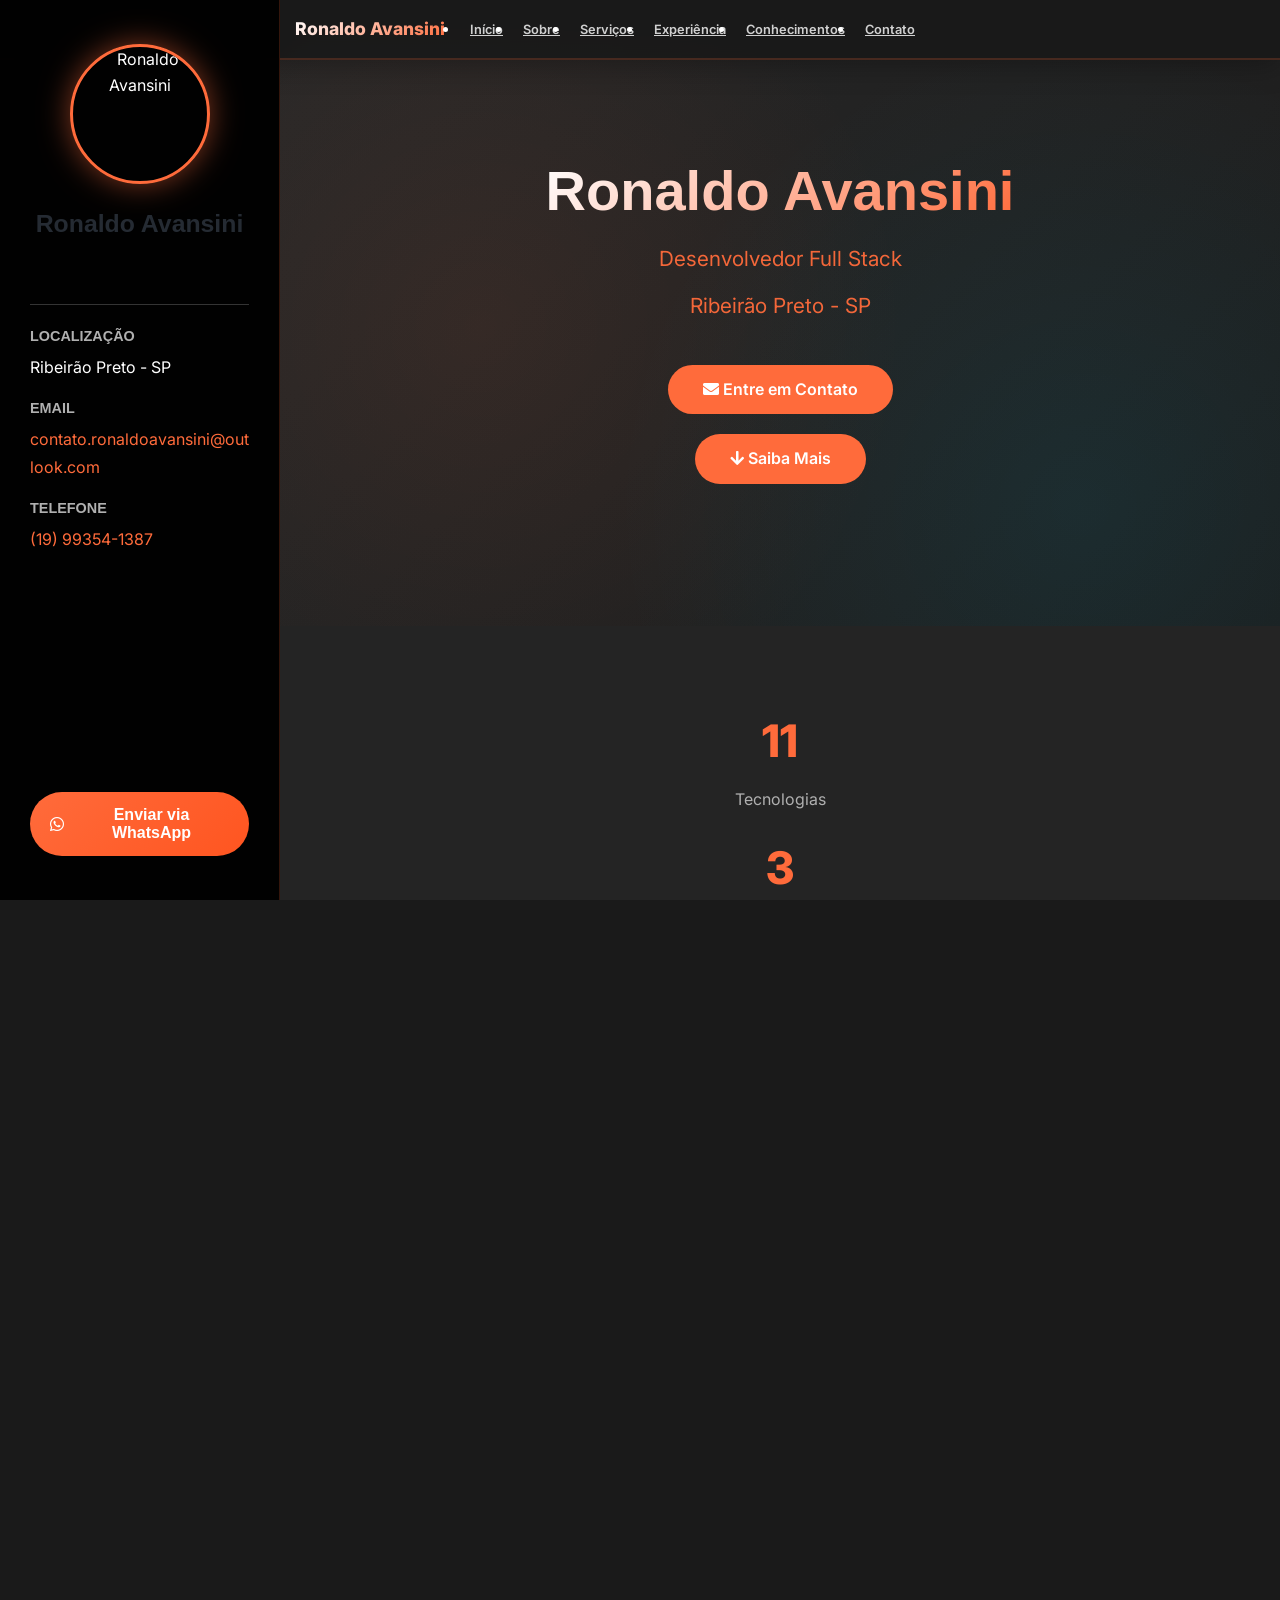
==== Index.html @ 07e3b648 "Initial commit" ====
<!DOCTYPE html>
<html lang="pt-BR">
<head>
    <meta charset="UTF-8">
    <meta name="viewport" content="width=device-width, initial-scale=1.0">
    <meta name="description" content="Ronaldo Avansini - Desenvolvedor Full Stack com experiência em Front-end, Back-end e Banco de Dados. Baseado em Ribeirão Preto - SP">
    <meta name="theme-color" content="#ff6b3b">
    <title>Ronaldo Avansini | Desenvolvedor Full Stack</title>
    
    <!-- Preconnect para domínios externos -->
    <link rel="preconnect" href="https://fonts.googleapis.com">
    <link rel="preconnect" href="https://fonts.gstatic.com" crossorigin>
    
    <!-- Google Fonts -->
    <link href="https://fonts.googleapis.com/css2?family=Inter:wght@300;400;600;700;800&display=swap" rel="stylesheet">
    
    <!-- Font Awesome -->
    <link rel="stylesheet" href="vendor/font-awesome/css/all.min.css">
    
    <!-- Bootstrap -->
    <link rel="stylesheet" href="vendor/bootstrap/css/bootstrap.min.css">
    
    <!-- Magnific Popup -->
    <link rel="stylesheet" href="vendor/magnific-popup/magnific-popup.min.css">
    
    <!-- Owl Carousel -->
    <link rel="stylesheet" href="vendor/owl.carousel/assets/owl.carousel.min.css">
    
    <!-- Custom CSS -->
    <link rel="stylesheet" href="css/stylesheet.css">
    
    <style>
        :root {
            --primary: #ff6b3b;
            --primary-dark: #ff5520;
            --secondary: #0f0f0f;
            --text: #ffffff;
            --text-light: #b0b0b0;
            --bg: #1a1a1a;
            --card: #242424;
            --border: #333333;
            --accent: #00d4ff;
            --success: #00ff88;
        }

        * {
            margin: 0;
            padding: 0;
            box-sizing: border-box;
        }

        html {
            scroll-behavior: smooth;
            overflow-x: hidden;
        }

        /* Animações Globais */
        @keyframes fadeInUp {
            from { opacity: 0; transform: translateY(30px); }
            to { opacity: 1; transform: translateY(0); }
        }

        @keyframes fadeInDown {
            from { opacity: 0; transform: translateY(-30px); }
            to { opacity: 1; transform: translateY(0); }
        }

        @keyframes slideInLeft {
            from { opacity: 0; transform: translateX(-40px); }
            to { opacity: 1; transform: translateX(0); }
        }

        @keyframes slideInRight {
            from { opacity: 0; transform: translateX(40px); }
            to { opacity: 1; transform: translateX(0); }
        }

        @keyframes glow {
            0%, 100% { box-shadow: 0 0 20px rgba(255, 107, 59, 0.3), inset 0 0 20px rgba(255, 107, 59, 0.1); }
            50% { box-shadow: 0 0 40px rgba(255, 107, 59, 0.6), inset 0 0 20px rgba(255, 107, 59, 0.2); }
        }

        @keyframes pulse {
            0%, 100% { opacity: 1; }
            50% { opacity: 0.7; }
        }

        @keyframes float {
            0%, 100% { transform: translateY(0); }
            50% { transform: translateY(-10px); }
        }

        @keyframes countUp {
            from { opacity: 0; }
            to { opacity: 1; }
        }

        @keyframes borderGlow {
            0%, 100% { border-color: rgba(255, 107, 59, 0.3); }
            50% { border-color: rgba(255, 107, 59, 0.8); }
        }

        body {
            font-family: 'Inter', sans-serif;
            background: var(--bg);
            color: var(--text);
            line-height: 1.6;
            margin-left: 0;
            overflow-x: hidden;
        }

        /* Navbar */
        nav {
            display: flex !important;
            position: fixed;
            top: 0;
            right: 0;
            left: 0;
            background: rgba(26, 26, 26, 0.95);
            backdrop-filter: blur(20px);
            z-index: 900;
            box-shadow: 0 4px 30px rgba(0, 0, 0, 0.3);
            border-bottom: 2px solid rgba(255, 107, 59, 0.2);
            padding: 0;
            align-items: center;
            height: 60px;
            overflow: visible;
        }

        nav .container-lg {
            display: flex;
            align-items: center;
            justify-content: space-between;
            width: 100%;
            padding: 0 15px;
            max-width: 100%;
            gap: 15px;
            margin-left: 280px;
        }

        .navbar-brand {
            font-size: 1.1rem !important;
            font-weight: 800 !important;
            color: white !important;
            background: linear-gradient(135deg, #ffffff 0%, #ff6b3b 100%);
            -webkit-background-clip: text;
            -webkit-text-fill-color: transparent;
            background-clip: text;
            transition: all 0.3s ease;
            margin: 0;
            padding: 0;
            white-space: nowrap;
            flex-shrink: 0;
        }

        .navbar-brand:hover {
            transform: scale(1.05);
        }

        .navbar-collapse {
            margin-left: 0 !important;
            flex-basis: auto !important;
            flex: 1;
        }

        .navbar-nav {
            margin-left: auto !important;
            gap: 0;
            display: flex;
            align-items: center;
            flex-wrap: nowrap;
        }

        .nav-item {
            margin: 0;
            flex-shrink: 0;
        }

        .nav-link {
            color: rgba(255, 255, 255, 0.8) !important;
            font-weight: 600;
            font-size: 0.8rem;
            padding: 10px 10px !important;
            border-radius: 6px;
            transition: all 0.3s cubic-bezier(0.34, 1.56, 0.64, 1);
            position: relative;
            white-space: nowrap;
            line-height: 1;
        }

        .nav-link::before {
            content: '';
            position: absolute;
            bottom: 0;
            left: 0;
            width: 0;
            height: 2px;
            background: var(--primary);
            transition: width 0.3s ease;
        }

        .nav-link:hover {
            color: var(--primary) !important;
            background: rgba(255, 107, 59, 0.1);
            transform: translateY(-2px);
        }

        .nav-link:hover::before {
            width: 100%;
        }

        .navbar-toggler {
            display: none !important;
        }

        /* Navbar link effects */
        .nav-link[href="#inicio"]:hover,
        .nav-link[href="#sobre"]:hover,
        .nav-link[href="#servicos"]:hover,
        .nav-link[href="#experiencia"]:hover,
        .nav-link[href="#conhecimentos"]:hover,
        .nav-link[href="#contato"]:hover {
            box-shadow: inset 0 0 15px rgba(255, 107, 59, 0.2);
        }

        /* Hero Section */
        .hero {
            background: linear-gradient(135deg, #2a2a2a 0%, #1a1a1a 100%);
            background-attachment: fixed;
            color: white;
            padding: 80px 32px;
            text-align: center;
            min-height: 600px;
            display: flex;
            flex-direction: column;
            justify-content: center;
            align-items: center;
            position: relative;
            overflow: hidden;
            margin-top: 0;
            margin-left: 280px;
            max-width: calc(100% - 280px);
            width: calc(100% - 280px);
            box-sizing: border-box;
        }

        .hero::before {
            content: '';
            position: absolute;
            top: 0;
            left: 0;
            right: 0;
            bottom: 0;
            background: radial-gradient(circle at 20% 50%, rgba(255, 107, 59, 0.08) 0%, transparent 50%),
                        radial-gradient(circle at 80% 80%, rgba(0, 212, 255, 0.08) 0%, transparent 50%);
            pointer-events: none;
            z-index: 1;
        }

        .hero > * {
            position: relative;
            z-index: 2;
        }

        .hero h1 {
            font-size: 3.5rem;
            font-weight: 800;
            margin-bottom: 15px;
            line-height: 1.2;
            animation: fadeInDown 0.8s ease-out;
            background: linear-gradient(135deg, #ffffff 0%, var(--primary) 100%);
            -webkit-background-clip: text;
            -webkit-text-fill-color: transparent;
            background-clip: text;
        }

        .hero p {
            font-size: 1.3rem;
            margin-bottom: 30px;
            opacity: 0.95;
            color: var(--primary);
            animation: fadeInUp 0.8s ease-out 0.2s backwards;
        }

        .btn-hero {
            background: var(--primary);
            color: white;
            border: none;
            padding: 12px 35px;
            border-radius: 50px;
            font-weight: 600;
            transition: transform 0.3s, box-shadow 0.3s;
            display: inline-block;
            margin: 10px;
            text-decoration: none;
            position: relative;
            overflow: hidden;
            animation: fadeInUp 0.8s ease-out 0.4s backwards;
        }

        .btn-hero::before {
            content: '';
            position: absolute;
            top: 50%;
            left: 50%;
            width: 0;
            height: 0;
            background: rgba(255, 255, 255, 0.3);
            border-radius: 50%;
            transform: translate(-50%, -50%);
            transition: width 0.6s, height 0.6s;
        }

        .btn-hero:hover::before {
            width: 300px;
            height: 300px;
        }

        .btn-hero:hover {
            transform: translateY(-3px);
            box-shadow: 0 15px 35px rgba(255, 107, 59, 0.5);
            color: white;
        }

        .hero-location {
            font-size: 1rem;
            opacity: 0.9;
            margin: -20px 0 30px 0;
        }

        /* Stats Section */
        .stats {
            background: var(--card);
            padding: 60px 32px;
            text-align: center;
            margin-left: 280px;
            width: calc(100% - 280px);
            box-sizing: border-box;
        }

        .stat-item {
            margin: 20px 0;
            animation: fadeInUp 0.8s ease-out backwards;
        }

        .stat-item:nth-child(1) { animation-delay: 0s; }
        .stat-item:nth-child(2) { animation-delay: 0.1s; }
        .stat-item:nth-child(3) { animation-delay: 0.2s; }
        .stat-item:nth-child(4) { animation-delay: 0.3s; }

        .stat-number {
            font-size: 2.8rem;
            font-weight: 800;
            color: var(--primary);
            transition: all 0.3s ease;
        }

        .stat-item:hover .stat-number {
            color: var(--accent);
            font-size: 3rem;
            text-shadow: 0 0 20px rgba(0, 212, 255, 0.5);
        }

        .stat-text {
            font-size: 1rem;
            color: var(--text-light);
            margin-top: 10px;
        }

        /* Section Styles */
        section {
            padding: 70px 32px;
            margin-left: 280px;
            width: calc(100% - 280px);
            box-sizing: border-box;
        }

        section.light {
            background: var(--card);
        }

        section.dark {
            background: var(--bg);
        }

        .section-title {
            text-align: center;
            margin-bottom: 60px;
        }

        .section-title h2 {
            font-size: 2.2rem;
            font-weight: 800;
            color: white;
            margin-bottom: 10px;
            animation: fadeInDown 0.8s ease-out;
        }

        .section-title p {
            font-size: 1.1rem;
            color: var(--text-light);
            animation: fadeInUp 0.8s ease-out 0.2s backwards;
        }

        .title-underline {
            width: 60px;
            height: 4px;
            background: linear-gradient(90deg, var(--primary), var(--accent));
            margin: 15px auto 0;
            border-radius: 2px;
            animation: slideInLeft 0.6s ease-out 0.3s backwards;
            box-shadow: 0 0 20px rgba(255, 107, 59, 0.5);
        }

        /* About Section */
        .about-content {
            display: grid;
            grid-template-columns: 1fr 1fr;
            gap: 50px;
            align-items: center;
            margin-bottom: 50px;
            animation: fadeInUp 0.8s ease-out;
        }

        .about-text h3 {
            font-size: 1.8rem;
            color: white;
            margin-bottom: 20px;
            background: linear-gradient(135deg, #ffffff 0%, var(--primary) 100%);
            -webkit-background-clip: text;
            -webkit-text-fill-color: transparent;
            background-clip: text;
        }

        .about-text p {
            margin-bottom: 15px;
            color: var(--text-light);
            line-height: 1.8;
        }

        .about-info {
            background: rgba(26, 26, 26, 0.8);
            backdrop-filter: blur(10px);
            padding: 20px;
            border-radius: 8px;
            margin-bottom: 15px;
            border-left: 4px solid var(--primary);
            border: 1px solid rgba(255, 255, 255, 0.1);
            border-left: 4px solid var(--primary);
            transition: all 0.3s ease;
        }

        .about-info:hover {
            box-shadow: 0 10px 30px rgba(255, 107, 59, 0.2);
            border-left-color: var(--accent);
            transform: translateX(5px);
        }

        .about-info strong {
            color: white;
            display: block;
            margin-bottom: 5px;
        }

        .about-image {
            width: 100%;
            border-radius: 12px;
            box-shadow: 0 10px 40px rgba(0, 0, 0, 0.1);
        }

        /* Services Section */
        .services-grid {
            display: grid;
            grid-template-columns: repeat(auto-fit, minmax(280px, 1fr));
            gap: 30px;
        }

        .service-card {
            background: rgba(36, 36, 36, 0.8);
            backdrop-filter: blur(10px);
            border: 1px solid rgba(255, 255, 255, 0.1);
            padding: 40px 30px;
            border-radius: 16px;
            text-align: center;
            transition: all 0.4s cubic-bezier(0.34, 1.56, 0.64, 1);
            border-top: 4px solid var(--primary);
            position: relative;
            overflow: hidden;
        }

        .service-card::before {
            content: '';
            position: absolute;
            top: 0;
            left: -100%;
            width: 100%;
            height: 100%;
            background: linear-gradient(90deg, transparent, rgba(255, 107, 59, 0.2), transparent);
            transition: left 0.5s ease;
            z-index: 1;
        }

        .service-card:hover::before {
            left: 100%;
        }

        .service-card > * {
            position: relative;
            z-index: 2;
        }

        .service-card:hover {
            transform: translateY(-15px);
            box-shadow: 0 25px 50px rgba(255, 107, 59, 0.25), inset 0 1px 0 rgba(255, 255, 255, 0.15);
            border-color: rgba(255, 107, 59, 0.5);
            background: rgba(36, 36, 36, 0.95);
        }

        .service-card i {
            font-size: 3rem;
            color: var(--primary);
            margin-bottom: 20px;
            transition: all 0.3s ease;
            display: inline-block;
        }

        .service-card:hover i {
            transform: scale(1.2) rotate(10deg);
            color: var(--accent);
            text-shadow: 0 0 20px rgba(0, 212, 255, 0.6);
        }

        .service-card h3 {
            font-size: 1.3rem;
            color: white;
            margin-bottom: 15px;
        }

        .service-card p {
            color: var(--text-light);
        }

        /* Experience Section */
        .experience-timeline {
            position: relative;
            max-width: 900px;
            margin: 0 auto;
        }

        .experience-timeline::before {
            content: '';
            position: absolute;
            left: 75px;
            top: 0;
            bottom: 0;
            width: 3px;
            background: linear-gradient(180deg, var(--primary) 0%, var(--accent) 100%);
            border-radius: 2px;
        }

        .experience-item {
            display: grid;
            grid-template-columns: 150px 1fr;
            gap: 40px;
            margin-bottom: 50px;
            align-items: start;
            animation: slideInLeft 0.8s ease-out backwards;
        }

        .experience-item:nth-child(1) { animation-delay: 0s; }
        .experience-item:nth-child(2) { animation-delay: 0.2s; }
        .experience-item:nth-child(3) { animation-delay: 0.4s; }

        .experience-date {
            font-weight: 700;
            color: var(--primary);
            font-size: 0.95rem;
            position: relative;
            padding-left: 80px;
        }

        .experience-date::before {
            content: '';
            position: absolute;
            left: -3px;
            top: 5px;
            width: 18px;
            height: 18px;
            background: var(--bg);
            border: 3px solid var(--primary);
            border-radius: 50%;
            transition: all 0.3s ease;
        }

        .experience-item:hover .experience-date::before {
            width: 24px;
            height: 24px;
            left: -6px;
            box-shadow: 0 0 20px rgba(255, 107, 59, 0.6);
        }

        .experience-content {
            background: rgba(26, 26, 26, 0.8);
            backdrop-filter: blur(10px);
            border: 1px solid rgba(255, 255, 255, 0.1);
            padding: 25px;
            border-radius: 12px;
            border-left: 4px solid var(--primary);
            transition: all 0.3s ease;
        }

        .experience-item:hover .experience-content {
            box-shadow: 0 15px 40px rgba(255, 107, 59, 0.2);
            border-left-color: var(--accent);
            background: rgba(26, 26, 26, 0.95);
        }

        .experience-content h3 {
            font-size: 1.3rem;
            color: white;
            margin-bottom: 5px;
        }

        .experience-company {
            font-size: 0.95rem;
            color: var(--primary);
            margin-bottom: 10px;
            font-weight: 600;
        }

        .experience-description {
            color: var(--text-light);
            margin-bottom: 15px;
            line-height: 1.8;
        }

        .skills-tags {
            display: flex;
            flex-wrap: wrap;
            gap: 8px;
        }

        .skill-tag {
            background: linear-gradient(135deg, rgba(255, 107, 59, 0.2), rgba(0, 212, 255, 0.2));
            color: var(--primary);
            padding: 6px 14px;
            border-radius: 20px;
            font-size: 0.85rem;
            font-weight: 600;
            border: 1px solid rgba(255, 107, 59, 0.4);
            transition: all 0.3s ease;
            display: inline-block;
        }

        .skill-tag:hover {
            background: linear-gradient(135deg, rgba(255, 107, 59, 0.4), rgba(0, 212, 255, 0.4));
            transform: translateY(-3px);
            box-shadow: 0 8px 20px rgba(255, 107, 59, 0.3);
            color: var(--accent);
        }

        /* Skills Section */
        .skills-grid {
            display: grid;
            grid-template-columns: repeat(auto-fit, minmax(250px, 1fr));
            gap: 30px;
        }

        .skill-item {
            background: rgba(26, 26, 26, 0.8);
            backdrop-filter: blur(10px);
            border: 1px solid rgba(255, 255, 255, 0.1);
            padding: 25px;
            border-radius: 12px;
            text-align: center;
            transition: all 0.3s ease;
            animation: fadeInUp 0.8s ease-out backwards;
        }

        .skill-item:nth-child(1) { animation-delay: 0s; }
        .skill-item:nth-child(2) { animation-delay: 0.1s; }
        .skill-item:nth-child(3) { animation-delay: 0.2s; }
        .skill-item:nth-child(4) { animation-delay: 0.3s; }
        .skill-item:nth-child(5) { animation-delay: 0.4s; }
        .skill-item:nth-child(6) { animation-delay: 0.5s; }
        .skill-item:nth-child(7) { animation-delay: 0.6s; }
        .skill-item:nth-child(8) { animation-delay: 0.7s; }
        .skill-item:nth-child(9) { animation-delay: 0.8s; }
        .skill-item:nth-child(10) { animation-delay: 0.9s; }
        .skill-item:nth-child(11) { animation-delay: 1s; }

        .skill-item:hover {
            box-shadow: 0 20px 40px rgba(255, 107, 59, 0.2), inset 0 1px 0 rgba(255, 255, 255, 0.1);
            transform: translateY(-8px);
            border-color: rgba(255, 107, 59, 0.5);
            background: rgba(36, 36, 36, 0.9);
        }

        .skill-name {
            font-weight: 700;
            color: white;
            margin-bottom: 15px;
            font-size: 1.1rem;
        }

        .skill-bar {
            height: 8px;
            background: rgba(51, 51, 51, 0.8);
            border-radius: 4px;
            overflow: hidden;
            position: relative;
        }

        .skill-bar::after {
            content: '';
            position: absolute;
            top: 0;
            left: 0;
            right: 0;
            bottom: 0;
            background: linear-gradient(90deg, transparent, rgba(255, 255, 255, 0.3), transparent);
            animation: shimmer 2s infinite;
        }

        .skill-progress {
            height: 100%;
            background: linear-gradient(90deg, var(--primary), var(--primary-dark));
            border-radius: 4px;
            width: 100%;
            animation: progress 1.5s ease-out;
        }

        @keyframes progress {
            from {
                width: 0;
            }
        }

        /* Testimonials Section */
        .testimonials-carousel {
            max-width: 1000px;
            margin: 0 auto;
        }

        .testimonial-card {
            background: var(--bg);
            padding: 40px;
            border-radius: 12px;
            text-align: center;
            margin: 20px;
        }

        .testimonial-content {
            font-size: 1.1rem;
            color: var(--text-light);
            margin-bottom: 25px;
            font-style: italic;
            line-height: 1.8;
        }

        .testimonial-author {
            display: flex;
            align-items: center;
            justify-content: center;
            gap: 15px;
        }

        .testimonial-avatar {
            width: 60px;
            height: 60px;
            border-radius: 50%;
            background: var(--primary);
            color: white;
            display: flex;
            align-items: center;
            justify-content: center;
            font-weight: 700;
            font-size: 1.5rem;
        }

        .testimonial-info h4 {
            color: white;
            margin-bottom: 5px;
        }

        .testimonial-info p {
            color: var(--text-light);
            font-size: 0.9rem;
        }

        /* Contact Section */
        .contact-content {
            display: grid;
            grid-template-columns: 1fr 1fr;
            gap: 50px;
            max-width: 1000px;
            margin: 0 auto;
            align-items: start;
        }

        .contact-info h3 {
            font-size: 1.5rem;
            color: white;
            margin-bottom: 25px;
        }

        .contact-form h3 {
            color: var(--secondary);
            margin-bottom: 25px;
        }

        .contact-item {
            margin-bottom: 25px;
            display: flex;
            gap: 15px;
            align-items: start;
            animation: slideInLeft 0.8s ease-out backwards;
        }

        .contact-item:nth-child(1) { animation-delay: 0s; }
        .contact-item:nth-child(2) { animation-delay: 0.1s; }
        .contact-item:nth-child(3) { animation-delay: 0.2s; }
        .contact-item:nth-child(4) { animation-delay: 0.3s; }

        .contact-icon {
            width: 50px;
            height: 50px;
            background: rgba(255, 107, 59, 0.15);
            border-radius: 8px;
            display: flex;
            align-items: center;
            justify-content: center;
            color: var(--primary);
            font-size: 1.3rem;
            flex-shrink: 0;
            border: 1px solid rgba(255, 107, 59, 0.3);
            transition: all 0.3s ease;
        }

        .contact-item:hover .contact-icon {
            background: rgba(255, 107, 59, 0.3);
            box-shadow: 0 0 20px rgba(255, 107, 59, 0.4);
            transform: scale(1.1) rotate(5deg);
        }

        .contact-details h4 {
            color: white;
            margin-bottom: 5px;
        }

        .contact-details p {
            color: var(--text-light);
        }

        .contact-details a {
            color: var(--primary);
            text-decoration: none;
            font-weight: 600;
        }

        .contact-details a:hover {
            text-decoration: underline;
        }

        .contact-form {
            background: rgba(26, 26, 26, 0.8);
            backdrop-filter: blur(10px);
            border: 1px solid rgba(255, 255, 255, 0.1);
            padding: 40px;
            border-radius: 16px;
            transition: all 0.3s ease;
        }

        .contact-form:hover {
            box-shadow: 0 20px 50px rgba(255, 107, 59, 0.15), inset 0 1px 0 rgba(255, 255, 255, 0.1);
            border-color: rgba(255, 107, 59, 0.3);
            background: rgba(36, 36, 36, 0.9);
        }

        .contact-form h3 {
            color: white;
        }

        .form-group {
            margin-bottom: 20px;
        }

        .form-group label {
            display: block;
            margin-bottom: 8px;
            font-weight: 600;
            color: white;
        }

        .form-group input,
        .form-group textarea {
            width: 100%;
            padding: 12px;
            border: 2px solid var(--border);
            border-radius: 8px;
            font-family: inherit;
            font-size: 1rem;
            transition: all 0.3s ease;
            background: rgba(36, 36, 36, 0.9);
            color: white;
        }

        .form-group input:focus,
        .form-group textarea:focus {
            outline: none;
            border-color: var(--primary);
            box-shadow: 0 0 20px rgba(255, 107, 59, 0.3), inset 0 0 10px rgba(255, 107, 59, 0.1);
            background: rgba(36, 36, 36, 0.95);
        }

        .form-group textarea {
            resize: vertical;
            min-height: 120px;
        }

        .btn-submit {
            background: linear-gradient(135deg, var(--primary), var(--primary-dark));
            color: white;
            border: none;
            padding: 12px 40px;
            border-radius: 50px;
            font-weight: 600;
            font-size: 1rem;
            cursor: pointer;
            transition: all 0.3s ease;
            width: 100%;
            position: relative;
            overflow: hidden;
        }

        .btn-submit::before {
            content: '';
            position: absolute;
            top: 50%;
            left: 50%;
            width: 0;
            height: 0;
            background: rgba(255, 255, 255, 0.3);
            border-radius: 50%;
            transform: translate(-50%, -50%);
            transition: width 0.6s, height 0.6s;
        }

        .btn-submit:hover::before {
            width: 300px;
            height: 300px;
        }

        .btn-submit:hover {
            transform: translateY(-3px);
            box-shadow: 0 15px 40px rgba(255, 107, 59, 0.5);
        }

        /* Footer */
        footer {
            background: var(--card);
            color: white;
            text-align: center;
            padding: 40px 40px;
            margin-left: 280px;
            width: 100%;
            box-sizing: border-box;
        }

        footer h3 {
            margin-bottom: 15px;
        }

        .footer-subtitle {
            margin-bottom: 20px;
        }

        .footer-copyright {
            margin-top: 30px;
            border-top: 1px solid rgba(255, 255, 255, 0.1);
            padding-top: 20px;
            color: rgba(255, 255, 255, 0.7);
        }

        .social-links {
            margin: 20px 0;
        }

        .social-links a {
            display: inline-block;
            width: 45px;
            height: 45px;
            background: rgba(255, 107, 59, 0.15);
            border-radius: 50%;
            display: flex;
            align-items: center;
            justify-content: center;
            color: var(--primary);
            margin: 0 8px;
            transition: all 0.3s ease;
            text-decoration: none;
            border: 2px solid rgba(255, 107, 59, 0.3);
        }

        .social-links a:hover {
            background: var(--primary);
            color: white;
            transform: translateY(-5px) scale(1.1);
            box-shadow: 0 10px 30px rgba(255, 107, 59, 0.4);
            border-color: var(--primary);
        }

        /* Sidebar */
        .sidebar {
            position: fixed;
            left: 0;
            top: 0;
            width: 280px;
            height: 100vh;
            background: rgba(0, 0, 0, 0.95);
            color: white;
            padding: 44px 30px;
            overflow: visible;
            z-index: 999;
            display: flex;
            flex-direction: column;
            backdrop-filter: blur(20px);
            border-right: 1px solid rgba(255, 107, 59, 0.2);
        }

        .sidebar-header {
            text-align: center;
            margin-bottom: 40px;
            display: flex;
            flex-direction: column;
            align-items: center;
            position: static;
        }

        .sidebar-profile-img {
            width: 140px;
            height: 140px;
            border-radius: 50%;
            border: 3px solid #ff6b3b;
            object-fit: cover;
            margin-bottom: 20px;
            box-shadow: 0 0 30px rgba(255, 107, 59, 0.5);
            transition: all 0.3s ease;
            animation: float 3s ease-in-out infinite;
        }

        .sidebar-profile-img:hover {
            transform: scale(1.05);
            box-shadow: 0 0 40px rgba(255, 107, 59, 0.8);
        }

        .sidebar-header h2 {
            font-size: 1.55rem;
            margin-bottom: 0;
            font-weight: 700;
        }

        .sidebar-nav {
            flex: 1;
            display: flex;
            flex-direction: column;
            gap: 5px;
        }

        .sidebar-nav-item {
            padding: 14px 18px;
            margin-bottom: 8px;
            border-radius: 8px;
            cursor: pointer;
            transition: all 0.3s cubic-bezier(0.34, 1.56, 0.64, 1);
            text-decoration: none;
            color: rgba(255, 255, 255, 0.8);
            font-size: 1.1rem;
            border-left: 3px solid transparent;
            display: block;
            position: relative;
        }

        .sidebar-nav-item::before {
            content: '';
            position: absolute;
            left: 0;
            top: 0;
            bottom: 0;
            right: 0;
            background: linear-gradient(90deg, transparent, rgba(255, 107, 59, 0.1));
            border-radius: 8px;
            opacity: 0;
            transition: opacity 0.3s ease;
            z-index: -1;
        }

        .sidebar-nav-item:hover::before {
            opacity: 1;
        }

        .sidebar-nav-item:first-child {
            color: #ff6b3b;
            font-weight: 700;
            border-left-color: #ff6b3b;
            background: rgba(255, 107, 59, 0.1);
        }

        .sidebar-nav-item:hover {
            background: rgba(255, 255, 255, 0.1);
            color: #ff6b3b;
            border-left-color: #ff6b3b;
            transform: translateX(5px);
        }

        .sidebar-nav-item.active {
            color: #ff6b3b;
            font-weight: 600;
            background: rgba(255, 107, 59, 0.1);
            border-left-color: #ff6b3b;
        }

        .sidebar-cta {
            margin-top: auto;
            padding-top: 30px;
        }

        .sidebar-cta button {
            width: 100%;
            background: linear-gradient(135deg, #ff6b3b 0%, #ff5520 100%);
            color: white;
            border: none;
            padding: 14px 20px;
            border-radius: 50px;
            font-weight: 700;
            cursor: pointer;
            transition: all 0.3s ease;
            display: flex;
            align-items: center;
            justify-content: center;
            gap: 10px;
            font-size: 1rem;
            position: relative;
            overflow: hidden;
        }

        .sidebar-cta button::before {
            content: '';
            position: absolute;
            top: 0;
            left: -100%;
            width: 100%;
            height: 100%;
            background: rgba(255, 255, 255, 0.2);
            transition: left 0.5s ease;
            z-index: 1;
        }

        .sidebar-cta button:hover::before {
            left: 100%;
        }

        .sidebar-cta button:hover {
            transform: translateY(-3px);
            box-shadow: 0 12px 30px rgba(255, 107, 59, 0.5);
        }

        /* Scrollbar */
        .sidebar::-webkit-scrollbar {
            width: 6px;
        }

        .sidebar::-webkit-scrollbar-track {
            background: transparent;
        }

        .sidebar::-webkit-scrollbar-thumb {
            background: rgba(255, 107, 59, 0.5);
            border-radius: 3px;
        }

        .sidebar::-webkit-scrollbar-thumb:hover {
            background: rgba(255, 107, 59, 0.8);
        }

        .sidebar-section {
            margin-top: 20px;
            padding-top: 20px;
            border-top: 1px solid rgba(255, 255, 255, 0.2);
            margin-bottom: 20px;
        }

        .sidebar-info-card {
            background: transparent;
            border: none;
            margin-bottom: 15px;
            word-break: break-word;
        }

        .sidebar-info-card h4 {
            font-size: 0.9rem;
            text-transform: uppercase;
            margin-bottom: 5px;
            color: var(--text-light);
        }

        .sidebar-info-card p {
            font-size: 1rem;
            margin: 0;
            word-wrap: break-word;
            overflow-wrap: break-word;
        }

        .sidebar-info-card a {
            color: var(--primary);
            font-size: 1rem;
            text-decoration: none;
            transition: all 0.3s ease;
        }

        .sidebar-info-card a:hover {
            color: var(--accent);
            text-decoration: underline;
        }

        /* Responsive */
        @media (max-width: 1024px) {
            .sidebar {
                width: 250px;
                padding: 30px 20px;
            }

            .sidebar-profile-img {
                width: 100px;
                height: 100px;
            }

            .sidebar-header h2 {
                font-size: 1.1rem;
            }

            body {
                margin-left: 0;
            }

            section {
                margin-left: 250px;
                width: calc(100% - 250px);
                padding: 64px 28px;
            }

            .stats {
                margin-left: 250px;
                width: calc(100% - 250px);
                padding: 54px 28px;
            }
        }

        @media (max-width: 768px) {
            body {
                margin-left: 0;
            }

            nav {
                left: 0 !important;
                padding: 0 !important;
                height: 60px;
            }

            nav .container-lg {
                padding: 0 12px;
                gap: 10px;
            }

            .navbar-brand {
                font-size: 0.95rem !important;
                flex-shrink: 0;
            }

            .navbar-nav {
                gap: 0 !important;
            }

            .nav-link {
                font-size: 0.7rem !important;
                padding: 8px 7px !important;
            }

            .hero {
                margin-top: 0;
                padding: 60px 20px;
            }

            section {
                margin-left: 0;
                width: 100%;
                padding: 60px 20px;
            }

            .stats {
                margin-left: 0;
                width: 100%;
                padding: 50px 20px;
            }

            .hero h1 {
                font-size: 2.2rem;
            }

            .about-content,
            .contact-content {
                grid-template-columns: 1fr;
                gap: 30px;
            }

            .experience-timeline::before {
                left: 35px;
            }

            .experience-item {
                grid-template-columns: 1fr;
                gap: 20px;
            }

            .experience-date {
                padding-left: 50px;
            }

            .services-grid {
                grid-template-columns: 1fr;
            }

            .section-title h2 {
                font-size: 1.8rem;
            }

            .sidebar {
                width: 0;
                padding: 0;
                transition: width 0.3s ease;
                overflow: hidden;
            }

            .sidebar.active {
                width: 250px;
                padding: 30px 20px;
                box-shadow: 5px 0 20px rgba(0, 0, 0, 0.3);
            }

            body.sidebar-open {
                overflow: hidden;
            }

            .sidebar-toggle {
                display: flex;
                position: fixed;
                left: 20px;
                top: 15px;
                width: 50px;
                height: 50px;
                background: linear-gradient(135deg, #ff6b3b, #ff5520);
                border: none;
                border-radius: 50%;
                color: white;
                cursor: pointer;
                align-items: center;
                justify-content: center;
                z-index: 1000;
                font-size: 1.2rem;
                box-shadow: 0 5px 15px rgba(255, 107, 59, 0.4);
                transition: transform 0.3s, box-shadow 0.3s;
            }

            .sidebar-toggle:hover {
                transform: scale(1.1);
                box-shadow: 0 8px 20px rgba(255, 107, 59, 0.6);
            }

            nav .navbar-toggler {
                border: none;
            }
        }

        @media (max-width: 480px) {
            .sidebar.active {
                width: 220px;
                padding: 20px 15px;
            }

            .sidebar-profile-img {
                width: 90px;
                height: 90px;
                margin-bottom: 15px;
            }

            .sidebar-header h2 {
                font-size: 1rem;
            }

            .sidebar-header {
                margin-bottom: 30px;
            }

            .sidebar-nav-item {
                padding: 12px 15px;
                font-size: 0.95rem;
            }

            .sidebar-toggle {
                width: 45px;
                height: 45px;
                font-size: 1rem;
                left: 15px;
                top: 12px;
            }

            .hero h1 {
                font-size: 1.8rem;
            }

            .stat-number {
                font-size: 2rem;
            }

            .section-title h2 {
                font-size: 1.5rem;
            }

            .skill-bar {
                height: 6px;
            }
        }
    </style>
</head>
<body>
    <!-- Sidebar Toggle Button -->
    <button class="sidebar-toggle" id="sidebarToggle">
        <i class="fas fa-bars"></i>
    </button>

    <!-- Sidebar -->
    <div class="sidebar" id="sidebar">
        <div class="sidebar-header">
            <img src="img/profile.jpg" alt="Ronaldo Avansini" class="sidebar-profile-img" loading="lazy">
            <h2>Ronaldo Avansini</h2>
        </div>

        <div class="sidebar-section">
            <div class="sidebar-info-card">
                <h4>Localização</h4>
                <p>Ribeirão Preto - SP</p>
            </div>
            <div class="sidebar-info-card">
                <h4>Email</h4>
                <p><a href="mailto:contato.ronaldoavansini@outlook.com">contato.ronaldoavansini@outlook.com</a></p>
            </div>
            <div class="sidebar-info-card">
                <h4>Telefone</h4>
                <p><a href="https://api.whatsapp.com/send?phone=5519993541387" target="_blank" rel="noopener noreferrer">(19) 99354-1387</a></p>
            </div>
        </div>

        

   

        <div class="sidebar-cta">
            <button onclick="window.location.href='https://api.whatsapp.com/send?phone=5519993541387'" title="Abrir WhatsApp">
                <i class="fab fa-whatsapp"></i> Enviar via WhatsApp
            </button>
        </div>
    </div>

    <!-- Navbar (navegação de dados) -->
    <nav class="navbar navbar-expand-lg navbar-light">
        <div class="container-lg">
            <a class="navbar-brand" href="#inicio">Ronaldo Avansini</a>
            <button class="navbar-toggler" type="button" data-bs-toggle="collapse" data-bs-target="#navbarNav">
                <span class="navbar-toggler-icon"></span>
            </button>
            <div class="collapse navbar-collapse" id="navbarNav">
                <ul class="navbar-nav ms-auto">
                    <li class="nav-item"><a class="nav-link" href="#inicio">Início</a></li>
                    <li class="nav-item"><a class="nav-link" href="#sobre">Sobre</a></li>
                    <li class="nav-item"><a class="nav-link" href="#servicos">Serviços</a></li>
                    <li class="nav-item"><a class="nav-link" href="#experiencia">Experiência</a></li>
                    <li class="nav-item"><a class="nav-link" href="#conhecimentos">Conhecimentos</a></li>
                    <li class="nav-item"><a class="nav-link" href="#contato">Contato</a></li>
                </ul>
            </div>
        </div>
    </nav>

    <!-- Hero Section -->
    <section class="hero" id="inicio">
        <h1>Ronaldo Avansini</h1>
        <p>Desenvolvedor Full Stack</p>
        <p class="hero-location">Ribeirão Preto - SP</p>
        <a href="#contato" class="btn-hero"><i class="fas fa-envelope"></i> Entre em Contato</a>
        <a href="#sobre" class="btn-hero"><i class="fas fa-arrow-down"></i> Saiba Mais</a>
    </section>

    <!-- Stats Section -->
    <div class="stats">
        <div class="container-lg">
            <div class="row">
                <div class="col-md-3 stat-item">
                    <div class="stat-number">11</div>
                    <div class="stat-text">Tecnologias</div>
                </div>
                <div class="col-md-3 stat-item">
                    <div class="stat-number">3</div>
                    <div class="stat-text">Bancos de Dados</div>
                </div>
                <div class="col-md-3 stat-item">
                    <div class="stat-number">8º</div>
                    <div class="stat-text">Semestre - Cursando</div>
                </div>
                <div class="col-md-3 stat-item">
                    <div class="stat-number">3</div>
                    <div class="stat-text">Idiomas</div>
                </div>
            </div>
        </div>
    </div>

    <!-- About Section -->
    <section class="light" id="sobre">
        <div class="container-lg">
            <div class="section-title">
                <h2>Sobre Mim</h2>
                <div class="title-underline"></div>
                <p>Um pouco sobre quem sou</p>
            </div>

            <div class="about-content">
                <div class="about-text">
                    <h3>Resumo Profissional</h3>
                    <p>
                        Desenvolvedor Full Stack com experiência em aplicações web e sistemas corporativos,
                        atuando no front-end e back-end. Forte base em Ciência da Computação, integração de sistemas,
                        bancos de dados e boas práticas de desenvolvimento. Perfil analítico, proativo e orientado
                        à qualidade e resultados.
                    </p>

                    <div class="about-info">
                        <strong><i class="fas fa-graduation-cap"></i> Formação</strong>
                        Bacharelado em Ciência da Computação - Centro Universitário Barão de Mauá (Cursando - 8º semestre)
                    </div>

                    <div class="about-info">
                        <strong><i class="fas fa-map-marker-alt"></i> Localização</strong>
                        Ribeirão Preto - SP
                    </div>

                    <div class="about-info">
                        <strong><i class="fas fa-envelope"></i> Email</strong>
                        <a href="mailto:contato.ronaldoavansini@outlook.com" style="color: #ff6b3b;">contato.ronaldoavansini@outlook.com</a>
                    </div>

                    <div class="about-info">
                        <strong><i class="fas fa-phone"></i> Telefone</strong>
                        <a href="https://api.whatsapp.com/send?phone=5519993541387" target="_blank" style="color: #ff6b3b;">(19) 99354-1387</a>
                    </div>
                </div>

                <div>
                    <img src="img/profile.jpg" alt="Ronaldo Avansini" class="about-image" loading="lazy">
                </div>
            </div>
        </div>
    </section>

    <!-- Services Section -->
    <section class="dark" id="servicos">
        <div class="container-lg">
            <div class="section-title">
                <h2>Serviços</h2>
                <div class="title-underline"></div>
                <p>O que eu faço</p>
            </div>

            <div class="services-grid">
                <div class="service-card">
                    <i class="fas fa-code"></i>
                    <h3>Front-end</h3>
                    <p>Desenvolvimento de interfaces responsivas e acessíveis. Criação de componentes reutilizáveis e layouts otimizados.</p>
                </div>

                <div class="service-card">
                    <i class="fas fa-server"></i>
                    <h3>Back-end</h3>
                    <p>Integração de sistemas, boas práticas de desenvolvimento e infraestrutura sólida para aplicações corporativas.</p>
                </div>

                <div class="service-card">
                    <i class="fas fa-database"></i>
                    <h3>Banco de Dados</h3>
                    <p>Modelagem, otimização de consultas SQL e manutenção de integridade de dados em MySQL, SQL Server e Oracle.</p>
                </div>

                <div class="service-card">
                    <i class="fas fa-object-group"></i>
                    <h3>Dynamics 365 F&O</h3>
                    <p>Customizações, automações, implementação de regras de negócio e testes funcionais em X++.</p>
                </div>

                <div class="service-card">
                    <i class="fas fa-puzzle-piece"></i>
                    <h3>Integração de Sistemas</h3>
                    <p>Conectando diferentes plataformas e sistemas corporativos com eficiência e confiabilidade.</p>
                </div>

                <div class="service-card">
                    <i class="fas fa-chart-line"></i>
                    <h3>Análise & Desenvolvimento</h3>
                    <p>Perfil analítico orientado à qualidade, resultados e boas práticas de desenvolvimento.</p>
                </div>
            </div>
        </div>
    </section>

    <!-- Experience Section -->
    <section class="light" id="experiencia">
        <div class="container-lg">
            <div class="section-title">
                <h2>Experiência Profissional</h2>
                <div class="title-underline"></div>
                <p>Onde trabalho/trabalhei</p>
            </div>

            <div class="experience-timeline">
                <div class="experience-item">
                    <div class="experience-date">Experiência</div>
                    <div class="experience-content">
                        <h3>Desenvolvedor Web – Front-end</h3>
                        <div class="experience-company">HTML • CSS • JavaScript</div>
                        <p class="experience-description">
                            Desenvolvimento de interfaces responsivas e acessíveis. Criação de componentes reutilizáveis e layouts otimizados com compatibilidade entre navegadores e foco em performance.
                        </p>
                    </div>
                </div>

                <div class="experience-item">
                    <div class="experience-date"></div>
                    <div class="experience-content">
                        <h3>Desenvolvedor Dynamics 365 F&O</h3>
                        <div class="experience-company">X++ • Integrações • Processos de Negócio</div>
                        <p class="experience-description">
                            Customizações e automações no Dynamics 365. Implementação de regras de negócio, testes funcionais, revisão de código e manutenção evolutiva.
                        </p>
                    </div>
                </div>

                <div class="experience-item">
                    <div class="experience-date"></div>
                    <div class="experience-content">
                        <h3>Banco de Dados & Back-end</h3>
                        <div class="experience-company">MySQL • SQL Server • Oracle</div>
                        <p class="experience-description">
                            Modelagem e otimização de consultas SQL. Manutenção de scripts, integridade de dados e integração entre sistemas corporativos.
                        </p>
                    </div>
                </div>
            </div>
        </div>
    </section>

    <!-- Skills Section -->
    <section class="dark" id="conhecimentos">
        <div class="container-lg">
            <div class="section-title">
                <h2>Conhecimentos & Habilidades</h2>
                <p>Tecnologias e ferramentas que domino</p>
            </div>
            <div class="row">
                <div class="col-lg-6">
                    <div class="skill-item">
                        <div class="skill-header">
                            <span>HTML & CSS</span>
                            <span>95%</span>
                        </div>
                        <div class="skill-bar"><div class="skill-progress" style="width: 95%"></div></div>
                    </div>
                    <div class="skill-item">
                        <div class="skill-header">
                            <span>JavaScript</span>
                            <span>90%</span>
                        </div>
                        <div class="skill-bar"><div class="skill-progress" style="width: 90%"></div></div>
                    </div>
                    <div class="skill-item">
                        <div class="skill-header">
                            <span>React</span>
                            <span>85%</span>
                        </div>
                        <div class="skill-bar"><div class="skill-progress" style="width: 85%"></div></div>
                    </div>
                    <div class="skill-item">
                        <div class="skill-header">
                            <span>Vue.js</span>
                            <span>80%</span>
                        </div>
                        <div class="skill-bar"><div class="skill-progress" style="width: 80%"></div></div>
                    </div>
                </div>
                <div class="col-lg-6">
                    <div class="skill-item">
                        <div class="skill-header">
                            <span>Node.js</span>
                            <span>85%</span>
                        </div>
                        <div class="skill-bar"><div class="skill-progress" style="width: 85%"></div></div>
                    </div>
                    <div class="skill-item">
                        <div class="skill-header">
                            <span>Python</span>
                            <span>75%</span>
                        </div>
                        <div class="skill-bar"><div class="skill-progress" style="width: 75%"></div></div>
                    </div>
                    <div class="skill-item">
                        <div class="skill-header">
                            <span>SQL & Databases</span>
                            <span>88%</span>
                        </div>
                        <div class="skill-bar"><div class="skill-progress" style="width: 88%"></div></div>
                    </div>
                    <div class="skill-item">
                        <div class="skill-header">
                            <span>Git & GitHub</span>
                            <span>92%</span>
                        </div>
                        <div class="skill-bar"><div class="skill-progress" style="width: 92%"></div></div>
                    </div>
                </div>
            </div>
        </div>
    </section>

    <!-- Contact Section -->
    <section class="dark" id="contato">
        <div class="container-lg">
            <div class="section-title">
                <h2>Entre em Contato</h2>
                <p>Vamos trabalhar juntos no seu próximo projeto</p>
            </div>
            <div class="row">
                <div class="col-lg-6 mx-auto">
                    <form id="contactForm" class="contact-form">
                        <div class="mb-3">
                            <input type="text" class="form-control" placeholder="Seu Nome" required>
                        </div>
                        <div class="mb-3">
                            <input type="email" class="form-control" placeholder="Seu Email" required>
                        </div>
                        <div class="mb-3">
                            <input type="text" class="form-control" placeholder="Assunto" required>
                        </div>
                        <div class="mb-3">
                            <textarea class="form-control" rows="5" placeholder="Sua Mensagem" required></textarea>
                        </div>
                        <button type="submit" class="btn btn-primary w-100">Enviar Mensagem</button>
                    </form>
                </div>
            </div>
        </div>
    </section>

    <!-- Footer -->
    <footer>
        <div class="container-lg">
            <h3>Ronaldo Avansini</h3>
            <p class="footer-subtitle">Desenvolvedor Full Stack | Ribeirão Preto - SP</p>

            <div class="social-links">
                <a href="https://github.com" target="_blank" title="GitHub" rel="noopener noreferrer">
                    <i class="fab fa-github"></i>
                </a>
                <a href="https://linkedin.com" target="_blank" title="LinkedIn" rel="noopener noreferrer">
                    <i class="fab fa-linkedin"></i>
                </a>
                <a href="https://twitter.com" target="_blank" title="Twitter" rel="noopener noreferrer">
                    <i class="fab fa-twitter"></i>
                </a>
                <a href="https://instagram.com" target="_blank" title="Instagram" rel="noopener noreferrer">
                    <i class="fab fa-instagram"></i>
                </a>
            </div>

            <p class="footer-copyright">
                Copyright © 2026 Ronaldo Avansini. Todos os direitos reservados.
            </p>
        </div>
    </footer>

    <!-- Scripts -->
    <script src="vendor/jquery/jquery.min.js" defer></script>
    <script src="vendor/bootstrap/js/bootstrap.bundle.min.js" defer></script>
    <script src="js/theme.js" defer></script>

    <script>
        // Observador para animações de scroll
        const observerOptions = {
            threshold: 0.1,
            rootMargin: '0px 0px -100px 0px'
        };

        const observer = new IntersectionObserver((entries) => {
            entries.forEach(entry => {
                if (entry.isIntersecting) {
                    entry.target.style.animation = getComputedStyle(entry.target).animation || 'fadeInUp 0.8s ease-out forwards';
                    observer.unobserve(entry.target);
                }
            });
        }, observerOptions);

        document.querySelectorAll('section > .container-lg > div, .service-card, .skill-item, .experience-item').forEach(el => {
            observer.observe(el);
        });

        // Contador animado para stats
        const stats = document.querySelectorAll('.stat-number');
        let hasAnimated = false;

        const countUpObserver = new IntersectionObserver((entries) => {
            entries.forEach(entry => {
                if (entry.isIntersecting && !hasAnimated) {
                    stats.forEach(stat => {
                        const value = stat.textContent.replace(/[^0-9]/g, '');
                        const isNumber = !isNaN(value);
                        if (isNumber) {
                            countUp(stat, parseInt(value), 2000);
                        }
                    });
                    hasAnimated = true;
                    countUpObserver.unobserve(entry.target);
                }
            });
        }, { threshold: 0.5 });

        const statsSection = document.querySelector('.stats');
        if (statsSection) countUpObserver.observe(statsSection);

        function countUp(element, target, duration) {
            const start = 0;
            const increment = target / (duration / 16);
            let current = start;

            const timer = setInterval(() => {
                current += increment;
                if (current >= target) {
                    element.textContent = target;
                    clearInterval(timer);
                } else {
                    element.textContent = Math.floor(current);
                }
            }, 16);
        }

        // Sidebar functionality
        const sidebarToggle = document.getElementById('sidebarToggle');
        const sidebar = document.getElementById('sidebar');
        const sidebarNavItems = document.querySelectorAll('.sidebar-nav-item');
        const sections = document.querySelectorAll('section');
        const body = document.body;

        // Helper function to close sidebar
        function closeSidebar() {
            sidebar.classList.remove('active');
            body.classList.remove('sidebar-open');
        }

        // Sidebar toggle
        sidebarToggle?.addEventListener('click', () => {
            sidebar.classList.toggle('active');
            body.classList.toggle('sidebar-open');
        });

        // Close sidebar on nav item click
        sidebarNavItems.forEach(item => {
            item.addEventListener('click', closeSidebar);
        });

        // Close sidebar when clicking outside
        document.addEventListener('click', (e) => {
            if (!sidebar.contains(e.target) && !sidebarToggle.contains(e.target)) {
                closeSidebar();
            }
        });

        // Active nav indicator with throttle
        let ticking = false;
        window.addEventListener('scroll', () => {
            if (!ticking) {
                requestAnimationFrame(() => {
                    let current = '';
                    sections.forEach(section => {
                        if (window.pageYOffset >= section.offsetTop - 200) {
                            current = section.getAttribute('id');
                        }
                    });

                    sidebarNavItems.forEach(item => {
                        item.classList.toggle('active', item.getAttribute('href').includes(current));
                    });

                    ticking = false;
                });
                ticking = true;
            }
        }, { passive: true });

        // Form handling
        const contactForm = document.getElementById('contactForm');
        contactForm?.addEventListener('submit', (e) => {
            e.preventDefault();
            alert('Obrigado pela mensagem! Entraremos em contato em breve.');
            contactForm.reset();
        });

        // Smooth scroll para links internos
        document.querySelectorAll('a[href^="#"]').forEach(anchor => {
            anchor.addEventListener('click', function (e) {
                const href = this.getAttribute('href');
                if (href !== '#') {
                    e.preventDefault();
                    const target = document.querySelector(href);
                    if (target) {
                        target.scrollIntoView({ behavior: 'smooth', block: 'start' });
                    }
                }
            });
        });
    </script>
</body>
</html>
---- css/stylesheet.css ----
/*===========================================================

   Template Name: Simone - Personal Portfolio Template
   Author: Harnish Design
   Template URL: http://demo.harnishdesign.net/html/simone
   Author URL: https://themeforest.net/user/harnishdesign
   File Description : Main css file of the template
	
=================================================
  Table of Contents
=================================================

	1. Basic
	2. Helpers Classes
	3. Layouts
	4. Header
		4.1 Navigation
		4.2 Secondary Nav
		4.3 Page Header
	5 Elements
		5.1 Featured Box
		5.2 Team
		5.3 Accordion & Toggle
		5.4 Nav
		5.5 Tabs
		5.6 Hero Background
		5.7 Owl Carousel
		5.8 Brands Grid
		5.9 Portfolio
		5.10 List Style
	6 Footer
		6.1 Social Icons
		6.2 Back to Top
	7 Extra

=======================================================*/
/* =================================== */
/*  1. Basic Style 
/* =================================== */
body, html {
  height: 100%;
  overflow-x: hidden;
}

body {
  background: var(--bg);
  color: var(--text);
  font-family: "Poppins", sans-serif;
  overflow-x: hidden;
  margin: 0;
  padding: 0;
}

/* Container Classes */
.container-lg {
  width: 100%;
  max-width: 100%;
  box-sizing: border-box;
  overflow-x: hidden;
}

/*-------- Preloader --------*/
.preloader {
  position: fixed;
  width: 100%;
  height: 100%;
  z-index: 999999999 !important;
  background-color: #fff;
  top: 0;
  left: 0;
  right: 0;
  bottom: 0;
}
.preloader .lds-ellipsis {
  display: inline-block;
  position: absolute;
  width: 80px;
  height: 80px;
  margin-top: -40px;
  margin-left: -40px;
  top: 50%;
  left: 50%;
}
.preloader .lds-ellipsis div {
  position: absolute;
  top: 33px;
  width: 13px;
  height: 13px;
  border-radius: 50%;
  background: #000;
  animation-timing-function: cubic-bezier(0, 1, 1, 0);
}
.preloader .lds-ellipsis div:nth-child(1) {
  left: 8px;
  animation: lds-ellipsis1 0.6s infinite;
}
.preloader .lds-ellipsis div:nth-child(2) {
  left: 8px;
  animation: lds-ellipsis2 0.6s infinite;
}
.preloader .lds-ellipsis div:nth-child(3) {
  left: 32px;
  animation: lds-ellipsis2 0.6s infinite;
}
.preloader .lds-ellipsis div:nth-child(4) {
  left: 56px;
  animation: lds-ellipsis3 0.6s infinite;
}

.preloader.preloader-dark {
  background-color: #000;
}

.preloader.preloader-dark .lds-ellipsis div {
  background-color: #fff;
}

@keyframes lds-ellipsis1 {
  0% {
    transform: scale(0);
  }
  100% {
    transform: scale(1);
  }
}
@keyframes lds-ellipsis3 {
  0% {
    transform: scale(1);
  }
  100% {
    transform: scale(0);
  }
}
@keyframes lds-ellipsis2 {
  0% {
    transform: translate(0, 0);
  }
  100% {
    transform: translate(24px, 0);
  }
}
/*--- Preloader Magnific Popup ----*/
.mfp-container .preloader {
  background: transparent;
}
.mfp-container .preloader .lds-ellipsis div {
  background: #fff;
}

::selection {
  background: #f0340bc7;
  color: #fff;
  text-shadow: none;
}

form {
  padding: 0;
  margin: 0;
  display: inline;
}

img {
  vertical-align: inherit;
}

a, a:focus {
  color: #f0340bc7;
  -webkit-transition: all 0.2s ease;
  transition: all 0.2s ease;
}

a:hover, a:active {
  color: #f0340bc7;
  text-decoration: none;
  -webkit-transition: all 0.2s ease;
  transition: all 0.2s ease;
}

a:focus, a:active,
.btn.active.focus,
.btn.active:focus,
.btn.focus,
.btn:active.focus,
.btn:active:focus,
.btn:focus,
button:focus,
button:active {
  outline: none;
}

p {
  line-height: 1.8;
}

blockquote {
  border-left: 5px solid #eee;
  padding: 10px 20px;
}

iframe {
  border: 0 !important;
}

h1, h2, h3, h4, h5, h6 {
  color: #252b33;
  font-family: "Poppins", sans-serif;
}

/* =================================== */
/*  2. Helpers Classes
/* =================================== */
/* Box Shadow */
.shadow-md {
  -webkit-box-shadow: 0px 0px 50px -35px rgba(0, 0, 0, 0.4) !important;
  box-shadow: 0px 0px 50px -35px rgba(0, 0, 0, 0.4) !important;
}

/* Border Radius */
.rounded-lg {
  border-radius: 0.6rem !important;
}

.rounded-top-0 {
  border-top-left-radius: 0px !important;
  border-top-right-radius: 0px !important;
}

.rounded-bottom-0 {
  border-bottom-left-radius: 0px !important;
  border-bottom-right-radius: 0px !important;
}

.rounded-left-0 {
  border-top-left-radius: 0px !important;
  border-bottom-left-radius: 0px !important;
}

.rounded-right-0 {
  border-top-right-radius: 0px !important;
  border-bottom-right-radius: 0px !important;
}

/* Border Size */
.border-1 {
  border-width: 1px !important;
}

.border-2 {
  border-width: 2px !important;
}

.border-3 {
  border-width: 3px !important;
}

.border-4 {
  border-width: 4px !important;
}

.border-5 {
  border-width: 5px !important;
}

/* Text Size */
.text-0 {
  font-size: 11px !important;
  font-size: 0.6875rem !important;
}

.text-1 {
  font-size: 12px !important;
  font-size: 0.75rem !important;
}

.text-2 {
  font-size: 14px !important;
  font-size: 0.875rem !important;
}

.text-3 {
  font-size: 16px !important;
  font-size: 1rem !important;
}

.text-4 {
  font-size: 18px !important;
  font-size: 1.125rem !important;
}

.text-5 {
  font-size: 21px !important;
  font-size: 1.3125rem !important;
}

.text-6 {
  font-size: 24px !important;
  font-size: 1.50rem !important;
}

.text-7 {
  font-size: 28px !important;
  font-size: 1.75rem !important;
}

.text-8 {
  font-size: 32px !important;
  font-size: 2rem !important;
}

.text-9 {
  font-size: 36px !important;
  font-size: 2.25rem !important;
}

.text-10 {
  font-size: 40px !important;
  font-size: 2.50rem !important;
}

.text-11 {
  font-size: 2.75rem !important;
}
@media (max-width: 1200px) {
  .text-11 {
    font-size: calc(1.4rem + 1.8vw)  !important;
  }
}

.text-12 {
  font-size: 3rem !important;
}
@media (max-width: 1200px) {
  .text-12 {
    font-size: calc(1.425rem + 2.1vw)  !important;
  }
}

.text-13 {
  font-size: 3.25rem !important;
}
@media (max-width: 1200px) {
  .text-13 {
    font-size: calc(1.45rem + 2.4vw)  !important;
  }
}

.text-14 {
  font-size: 3.5rem !important;
}
@media (max-width: 1200px) {
  .text-14 {
    font-size: calc(1.475rem + 2.7vw)  !important;
  }
}

.text-15 {
  font-size: 3.75rem !important;
}
@media (max-width: 1200px) {
  .text-15 {
    font-size: calc(1.5rem + 3vw)  !important;
  }
}

.text-16 {
  font-size: 4rem !important;
}
@media (max-width: 1200px) {
  .text-16 {
    font-size: calc(1.525rem + 3.3vw)  !important;
  }
}

.text-17 {
  font-size: 4.5rem !important;
}
@media (max-width: 1200px) {
  .text-17 {
    font-size: calc(1.575rem + 3.9vw)  !important;
  }
}

.text-18 {
  font-size: 5rem !important;
}
@media (max-width: 1200px) {
  .text-18 {
    font-size: calc(1.625rem + 4.5vw)  !important;
  }
}

.text-19 {
  font-size: 5.25rem !important;
}
@media (max-width: 1200px) {
  .text-19 {
    font-size: calc(1.65rem + 4.8vw)  !important;
  }
}

.text-20 {
  font-size: 5.75rem !important;
}
@media (max-width: 1200px) {
  .text-20 {
    font-size: calc(1.7rem + 5.4vw)  !important;
  }
}

.text-21 {
  font-size: 6.5rem !important;
}
@media (max-width: 1200px) {
  .text-21 {
    font-size: calc(1.775rem + 6.3vw)  !important;
  }
}

.text-22 {
  font-size: 7rem !important;
}
@media (max-width: 1200px) {
  .text-22 {
    font-size: calc(1.825rem + 6.9vw)  !important;
  }
}

.text-23 {
  font-size: 7.75rem !important;
}
@media (max-width: 1200px) {
  .text-23 {
    font-size: calc(1.9rem + 7.8vw)  !important;
  }
}

.text-24 {
  font-size: 8.25rem !important;
}
@media (max-width: 1200px) {
  .text-24 {
    font-size: calc(1.95rem + 8.4vw)  !important;
  }
}

.text-25 {
  font-size: 9rem !important;
}
@media (max-width: 1200px) {
  .text-25 {
    font-size: calc(2.025rem + 9.3vw)  !important;
  }
}

.text-11, .text-12, .text-13, .text-14, .text-15, .text-16, .text-17, .text-18, .text-19, .text-20, .text-21, .text-22, .text-23, .text-24, .text-25 {
  line-height: 1.3;
}

/* Line height */
.line-height-07 {
  line-height: 0.7 !important;
}

.line-height-1 {
  line-height: 1 !important;
}

.line-height-2 {
  line-height: 1.2 !important;
}

.line-height-3 {
  line-height: 1.4 !important;
}

.line-height-4 {
  line-height: 1.6 !important;
}

.line-height-5 {
  line-height: 1.8 !important;
}

/* Font Weight */
.font-weight-100 {
  font-weight: 100 !important;
}

.font-weight-200 {
  font-weight: 200 !important;
}

.font-weight-300 {
  font-weight: 300 !important;
}

.font-weight-400 {
  font-weight: 400 !important;
}

.font-weight-500 {
  font-weight: 500 !important;
}

.font-weight-600 {
  font-weight: 600 !important;
}

.font-weight-700 {
  font-weight: 700 !important;
}

.font-weight-800 {
  font-weight: 800 !important;
}

.font-weight-900 {
  font-weight: 900 !important;
}

/* Opacity */
.opacity-0 {
  opacity: 0;
}

.opacity-1 {
  opacity: 0.1;
}

.opacity-2 {
  opacity: 0.2;
}

.opacity-3 {
  opacity: 0.3;
}

.opacity-4 {
  opacity: 0.4;
}

.opacity-5 {
  opacity: 0.5;
}

.opacity-6 {
  opacity: 0.6;
}

.opacity-7 {
  opacity: 0.7;
}

.opacity-8 {
  opacity: 0.8;
}

.opacity-9 {
  opacity: 0.9;
}

.opacity-10 {
  opacity: 1;
}

/* Background light */
.bg-light-1 {
  background-color: #e9ecef !important;
}

.bg-light-2 {
  background-color: #dee2e6 !important;
}

.bg-light-3 {
  background-color: #ced4da !important;
}

.bg-light-4 {
  background-color: #adb5bd !important;
}

/* Background Dark */
.bg-dark {
  background-color: #111418 !important;
}

.bg-dark-1 {
  background-color: #212529 !important;
}

.bg-dark-2 {
  background-color: #343a40 !important;
}

.bg-dark-3 {
  background-color: #495057 !important;
}

.bg-dark-4 {
  background-color: #6c757d !important;
}

/* Progress Bar */
.progress-sm {
  height: 0.5rem !important;
}

.progress-lg {
  height: 1.5rem !important;
}

hr {
  border-top: 1px solid rgba(16, 85, 96, 0.1);
}

/* =================================== */
/*  3. Layouts
/* =================================== */
#main-wrapper {
  background: #fff;
}

.box #main-wrapper {
  max-width: 1200px;
  margin: 0 auto;
  -webkit-box-shadow: 0px 0px 10px rgba(0, 0, 0, 0.1);
  box-shadow: 0px 0px 10px rgba(0, 0, 0, 0.1);
}

.section {
  position: relative;
  padding: 4.5rem 0;
  overflow: hidden;
}

@media (max-width: 767.98px) {
  .section {
    padding: 3.5rem 0;
  }
}
@media (min-width: 1200px) {
  .container {
    max-width: 1170px !important;
  }
}
/*== Fullscreen Height ==*/
.fullscreen {
  min-height: 100vh !important;
}

/*== Fullscreen Height ==*/
.fullscreen-with-header {
  min-height: calc(100vh - 67px) !important;
}

/*== Scroll Down Arrow ==*/
.scroll-down-arrow {
  position: absolute;
  z-index: 3;
  bottom: 20px;
  left: 50%;
  margin-left: -16px;
  width: 32px;
  height: 32px;
  line-height: 32px;
  font-size: 20px;
  text-align: center;
  color: #fff;
}
.scroll-down-arrow .animated {
  position: relative;
  animation: fadeInDown 1.5s infinite;
  -webkit-animation: fadeInDown 1.5s infinite;
  -moz-animation: fadeInDown 1.5s infinite;
  -o-animation: fadeInDown 1.5s infinite;
}

@keyframes fadeInDown {
  0% {
    top: -25px;
    opacity: 0;
  }
  100% {
    top: 10px;
    opacity: 1;
  }
}
/*== Heading Separator Line ==*/
.heading-separator-line {
  width: 80px;
}

/*== box Framed ==*/
@media (min-width: 992px) {
  .box-framed .dark.frame-top,
  .box-framed .dark.frame-bottom,
  .box-framed .dark.frame-left,
  .box-framed .dark.frame-right {
    background: #000;
  }

  .box-framed .frame-top, .box-framed .frame-bottom, .box-framed .frame-left, .box-framed .frame-right {
    position: fixed;
    top: 0;
    left: 0;
    background: #f0f0f0;
    z-index: 1051;
  }
  .box-framed .dark .frame-top, .box-framed .dark .frame-bottom, .box-framed .dark .frame-left, .box-framed .dark .frame-right {
    background: #000;
  }
  .box-framed .frame-left {
    bottom: 0;
    width: 20px;
  }
  .box-framed .frame-right {
    bottom: 0;
    width: 20px;
    left: auto;
    right: 0;
  }
  .box-framed .frame-top {
    right: 0;
    height: 20px;
  }
  .box-framed .frame-bottom {
    right: 0;
    height: 20px;
    top: auto;
    bottom: 0;
  }
  .box-framed #main-wrapper {
    margin-bottom: 20px;
    margin-left: 20px;
    margin-right: 20px;
  }
  .box-framed #header .primary-menu.bg-transparent {
    top: 20px;
  }
  .box-framed #header .container, .box-framed #header .container-fluid {
    padding-left: 45px;
    padding-right: 45px;
  }
  .box-framed #back-to-top {
    bottom: 30px;
    right: 30px;
  }
  .box-framed .scroll-down-arrow {
    bottom: 30px;
  }
  .box-framed .modal-dialog {
    margin: 3.2rem auto;
  }
  .box-framed #styles-switcher {
    margin-left: 20px;
  }
}
/* =================================== */
/*  4. Header
/* =================================== */
#header {
  -webkit-transition: all 0.5s ease;
  transition: all 0.5s ease;
}
#header .navbar {
  padding: 0px;
}
#header .logo {
  -webkit-box-align: center;
  -ms-flex-align: center;
  align-items: center;
  display: -webkit-box;
  display: -ms-flexbox;
  display: flex;
  -ms-flex-item-align: stretch;
  align-self: stretch;
}

/*=== 4.1 Navigation ===*/
.navbar-light .navbar-nav .active > .nav-link {
  color: #0c2f55;
}
.navbar-light .navbar-nav .nav-link.active, .navbar-light .navbar-nav .nav-link.show {
  color: #0c2f55;
}
.navbar-light .navbar-nav .show > .nav-link {
  color: #0c2f55;
}

.primary-menu {
  display: -webkit-box !important;
  display: -ms-flexbox !important;
  display: flex !important;
  height: auto !important;
  -webkit-box-ordinal-group: 0;
  -ms-flex-item-align: stretch;
  align-self: stretch;
  background: #fff;
  border-bottom: 1px solid #efefef;
}
.primary-menu.bg-transparent {
  position: absolute;
  z-index: 999;
  top: 0;
  left: 0;
  width: 100%;
  box-shadow: none;
  border-bottom: 1px solid rgba(250, 250, 250, 0.3);
}
.primary-menu.sticky-on {
  position: fixed;
  top: 0;
  width: 100%;
  z-index: 1020;
  left: 0;
  -webkit-box-shadow: 0px 0px 10px rgba(0, 0, 0, 0.05);
  box-shadow: 0px 0px 10px rgba(0, 0, 0, 0.05);
  -webkit-animation: slide-down 0.7s;
  -moz-animation: slide-down 0.7s;
  animation: slide-down 0.7s;
}
@-webkit-keyframes slide-down {
  0% {
    opacity: 0;
    transform: translateY(-100%);
  }
  100% {
    opacity: 1;
    transform: translateY(0);
  }
}
@-moz-keyframes slide-down {
  0% {
    opacity: 0;
    transform: translateY(-100%);
  }
  100% {
    opacity: 1;
    transform: translateY(0);
  }
}
@keyframes slide-down {
  0% {
    opacity: 0;
    transform: translateY(-100%);
  }
  100% {
    opacity: 1;
    transform: translateY(0);
  }
}
.primary-menu.sticky-on .none-on-sticky {
  display: none !important;
}
.primary-menu ul.navbar-nav > li {
  display: -webkit-box;
  display: -ms-flexbox;
  display: flex;
  height: 100%;
}
.primary-menu ul.navbar-nav > li + li {
  margin-left: 2px;
}
.primary-menu ul.navbar-nav > li a {
  display: -webkit-box;
  display: -ms-flexbox;
  display: flex;
  -webkit-box-align: center;
  -ms-flex-align: center;
  align-items: center;
}
.primary-menu ul.navbar-nav > li > a:not(.btn) {
  height: 70px;
  padding: 0px 0.85em;
  color: #252b33;
  -webkit-transition: all 0.2s ease;
  transition: all 0.2s ease;
  position: relative;
  position: relative;
}
.primary-menu ul.navbar-nav > li:hover > a:not(.btn), .primary-menu ul.navbar-nav > li > a.active:not(.btn) {
  color: #f0340bc7;
  -webkit-transition: all 0.2s ease;
  transition: all 0.2s ease;
}
.primary-menu ul.navbar-nav > li a.btn {
  padding: 0.4rem 1.4rem;
}
.primary-menu ul.navbar-nav > li.dropdown .dropdown-menu li > a:not(.btn) {
  padding: 8px 0px;
  background-color: transparent;
  color: #777;
  -webkit-transition: all 0.2s ease;
  transition: all 0.2s ease;
}
.primary-menu ul.navbar-nav > li.dropdown .dropdown-menu li:hover > a:not(.btn) {
  color: #f0340bc7;
  -webkit-transition: all 0.2s ease;
  transition: all 0.2s ease;
}
.primary-menu ul.navbar-nav > li.dropdown .dropdown-menu {
  -webkit-box-shadow: 0px 0px 12px rgba(0, 0, 0, 0.176);
  box-shadow: 0px 0px 12px rgba(0, 0, 0, 0.176);
  border: 0px none;
  padding: 10px 15px;
  min-width: 230px;
  margin: 0;
  font-size: 14px;
  font-size: 0.875rem;
  z-index: 1021;
}
.primary-menu .dropdown-menu-right {
  left: auto !important;
  right: 100% !important;
}
.primary-menu .dropdown-toggle:after {
  content: none;
}
.primary-menu.navbar-line-under-text ul.navbar-nav > li > a:not(.btn):after {
  position: absolute;
  content: "";
  height: 2px;
  width: 0;
  left: 50%;
  right: 0;
  bottom: 14px;
  background-color: transparent;
  color: #fff;
  border-bottom: 2px solid #f0340bc7;
  -webkit-transition: all 0.3s ease-in-out;
  transition: all 0.3s ease-in-out;
  transform: translate(-50%, 0) translateZ(0);
  -webkit-transform: translate(-50%, 0) translateZ(0);
}
.primary-menu.navbar-line-under-text ul.navbar-nav > li > a:hover:not(.logo):after, .primary-menu.navbar-line-under-text ul.navbar-nav > li > a.active:after {
  width: calc(100% - 0.99em);
}

/*== Side Header ==*/
.side-header #main-wrapper {
  margin-left: 260px;
}
.side-header #header {
  border: none;
}
.side-header .primary-menu {
  position: fixed;
  left: 0;
  top: 0;
  width: 260px;
  height: 100% !important;
  background: #fff;
  border-right: 1px solid rgba(0, 0, 0, 0.07);
  -webkit-box-shadow: 0 0 15px rgba(0, 0, 0, 0.065);
  box-shadow: 0 0 15px rgba(0, 0, 0, 0.065);
  z-index: 2;
  overflow: hidden;
  overflow-y: auto;
}
.side-header .navbar-collapse .navbar-nav {
  flex-direction: column;
  width: 100%;
}
.side-header ul.navbar-nav li {
  display: block;
}
.side-header ul.navbar-nav li a:not(.btn) {
  display: block;
  height: auto;
}
.side-header ul.navbar-nav li + li {
  margin-left: 0px;
}
.side-header ul.navbar-nav li > a:hover:after, .side-header ul.navbar-nav li > a.active:after {
  content: none;
  width: 0px;
}
.side-header ul.navbar-nav > li > a:not(.btn) {
  height: auto;
  padding: 10px 0;
  position: relative;
}
.side-header.side-header-right #main-wrapper {
  margin-right: 260px;
  margin-left: auto;
}
.side-header.side-header-right .primary-menu {
  left: auto;
  right: 0;
}

@media (max-width: 991.98px) {
  .side-header #main-wrapper {
    margin-left: auto;
  }
  .side-header .primary-menu {
    position: initial;
    width: 100%;
    height: auto !important;
    overflow: visible;
  }
  .side-header.side-header-right #main-wrapper {
    margin-right: auto;
  }
}
/*== Color Options ==*/
.primary-menu.navbar-text-light .navbar-toggler span {
  background: #fff;
}

.primary-menu.navbar-text-light .navbar-nav > li > a:not(.btn) {
  color: rgba(250, 250, 250, 0.9);
}

.primary-menu.navbar-text-light.navbar-line-under-text .navbar-nav > li > a:not(.logo):after, .primary-menu.navbar-text-light.navbar-line-under-text .navbar-nav > li > a.active:after {
  border-color: rgba(250, 250, 250, 0.6);
}

.sticky-on.bg-transparent:not(.navbar-text-light), .sticky-top .sticky-on-top.bg-transparent:not(.navbar-text-light) {
  background-color: #fff !important;
  border-bottom: 1px solid #efefef !important;
}

.sticky-on.navbar-text-light.bg-transparent, .sticky-top .sticky-on-top.navbar-text-light.bg-transparent {
  background-color: #111 !important;
  -webkit-box-shadow: 0px 0px 10px rgba(250, 250, 250, 0.03);
  box-shadow: 0px 0px 10px rgba(250, 250, 250, 0.03);
  border-bottom: none !important;
}

/* Hamburger Menu Button */
.navbar-toggler {
  width: 25px;
  height: 30px;
  padding: 10px;
  margin: 18px 15px;
  position: relative;
  border: none;
  -webkit-transform: rotate(0deg);
  transform: rotate(0deg);
  -webkit-transition: 0.5s ease-in-out;
  transition: 0.5s ease-in-out;
  cursor: pointer;
  display: block;
}
.navbar-toggler span {
  display: block;
  position: absolute;
  height: 2px;
  width: 100%;
  background: #3c3636;
  border-radius: 2px;
  opacity: 1;
  left: 0;
  -webkit-transform: rotate(0deg);
  transform: rotate(0deg);
  -webkit-transition: 0.25s ease-in-out;
  transition: 0.25s ease-in-out;
}
.navbar-toggler span:nth-child(1) {
  top: 7px;
  -webkit-transform-origin: left center;
  -moz-transform-origin: left center;
  -o-transform-origin: left center;
  transform-origin: left center;
}
.navbar-toggler span:nth-child(2) {
  top: 14px;
  -webkit-transform-origin: left center;
  -moz-transform-origin: left center;
  -o-transform-origin: left center;
  transform-origin: left center;
}
.navbar-toggler span:nth-child(3) {
  top: 21px;
  -webkit-transform-origin: left center;
  -moz-transform-origin: left center;
  -o-transform-origin: left center;
  transform-origin: left center;
}
.navbar-toggler.show span:nth-child(1) {
  top: 3px;
  left: 3px;
  -webkit-transform: rotate(45deg);
  transform: rotate(45deg);
}
.navbar-toggler.show span:nth-child(2) {
  width: 0%;
  opacity: 0;
}
.navbar-toggler.show span:nth-child(3) {
  top: 21px;
  left: 3px;
  -webkit-transform: rotate(-45deg);
  transform: rotate(-45deg);
}

.navbar-accordion {
  position: initial;
}

.navbar-expand-none .navbar-collapse {
  position: absolute;
  top: 99%;
  right: 0;
  left: 0;
  background: #fff;
  margin-top: 0px;
  z-index: 1000;
  -webkit-box-shadow: 0px 0px 15px rgba(0, 0, 0, 0.1);
  box-shadow: 0px 0px 15px rgba(0, 0, 0, 0.1);
}
.navbar-expand-none .navbar-collapse .navbar-nav {
  overflow: hidden;
  overflow-y: auto;
  max-height: 65vh;
  padding: 15px;
}
.navbar-expand-none ul.navbar-nav li {
  display: block;
  border-bottom: 1px solid #eee;
  margin: 0;
  padding: 0;
}
.navbar-expand-none ul.navbar-nav li:last-child {
  border: none;
}
.navbar-expand-none ul.navbar-nav li + li {
  margin-left: 0px;
}
.navbar-expand-none ul.navbar-nav li.dropdown > .dropdown-toggle > .arrow.show:after {
  -webkit-transform: translate(-50%, -50%) rotate(-45deg);
  transform: translate(-50%, -50%) rotate(-45deg);
  -webkit-transition: all 0.2s ease;
  transition: all 0.2s ease;
}
.navbar-expand-none ul.navbar-nav li > a:hover:after, .navbar-expand-none ul.navbar-nav li > a.active:after {
  content: none !important;
  width: 0px !important;
}
.navbar-expand-none ul.navbar-nav > li > a:not(.btn) {
  height: auto;
  padding: 8px 0;
  position: relative;
}
.navbar-expand-none ul.navbar-nav > li.dropdown .dropdown-menu li > a:not(.btn) {
  padding: 8px 0;
  position: relative;
}
.navbar-expand-none ul.navbar-nav > li.dropdown:hover > a:after {
  content: none;
}
.navbar-expand-none ul.navbar-nav > li.dropdown .dropdown-toggle .arrow:after {
  -webkit-transform: translate(-50%, -50%) rotate(134deg);
  transform: translate(-50%, -50%) rotate(134deg);
  -webkit-transition: all 0.2s ease;
  transition: all 0.2s ease;
}
.navbar-expand-none ul.navbar-nav > li.dropdown .dropdown-menu {
  margin: 0;
  -webkit-box-shadow: none;
  box-shadow: none;
  border: none;
  padding: 0px 0px 0px 15px;
}
.navbar-expand-none ul.navbar-nav > li.dropdown .dropdown-menu .dropdown-menu {
  margin: 0;
}
.navbar-expand-none.navbar-text-light .navbar-collapse {
  background: rgba(0, 0, 0, 0.95);
}
.navbar-expand-none.navbar-text-light .navbar-collapse ul.navbar-nav li {
  border-color: rgba(250, 250, 250, 0.15);
}

@media (max-width: 575.98px) {
  .navbar-expand-sm .navbar-collapse {
    position: absolute;
    top: 99%;
    right: 0;
    left: 0;
    background: #fff;
    margin-top: 0px;
    z-index: 1000;
    -webkit-box-shadow: 0px 0px 15px rgba(0, 0, 0, 0.1);
    box-shadow: 0px 0px 15px rgba(0, 0, 0, 0.1);
  }
  .navbar-expand-sm .navbar-collapse .navbar-nav {
    overflow: hidden;
    overflow-y: auto;
    max-height: 65vh;
    padding: 15px;
  }
  .navbar-expand-sm ul.navbar-nav li {
    display: block;
    border-bottom: 1px solid #eee;
    margin: 0;
    padding: 0;
  }
  .navbar-expand-sm ul.navbar-nav li:last-child {
    border: none;
  }
  .navbar-expand-sm ul.navbar-nav li + li {
    margin-left: 0px;
  }
  .navbar-expand-sm ul.navbar-nav li.dropdown > .dropdown-toggle > .arrow.show:after {
    -webkit-transform: translate(-50%, -50%) rotate(-45deg);
    transform: translate(-50%, -50%) rotate(-45deg);
    -webkit-transition: all 0.2s ease;
    transition: all 0.2s ease;
  }
  .navbar-expand-sm ul.navbar-nav li > a:hover:after, .navbar-expand-sm ul.navbar-nav li > a.active:after {
    content: none !important;
    width: 0px !important;
  }
  .navbar-expand-sm ul.navbar-nav > li > a:not(.btn) {
    height: auto;
    padding: 8px 0;
    position: relative;
  }
  .navbar-expand-sm ul.navbar-nav > li.dropdown .dropdown-menu li > a:not(.btn) {
    padding: 8px 0;
    position: relative;
  }
  .navbar-expand-sm ul.navbar-nav > li.dropdown:hover > a:after {
    content: none;
  }
  .navbar-expand-sm ul.navbar-nav > li.dropdown .dropdown-toggle .arrow:after {
    -webkit-transform: translate(-50%, -50%) rotate(134deg);
    transform: translate(-50%, -50%) rotate(134deg);
    -webkit-transition: all 0.2s ease;
    transition: all 0.2s ease;
  }
  .navbar-expand-sm ul.navbar-nav > li.dropdown .dropdown-menu {
    margin: 0;
    -webkit-box-shadow: none;
    box-shadow: none;
    border: none;
    padding: 0px 0px 0px 15px;
  }
  .navbar-expand-sm ul.navbar-nav > li.dropdown .dropdown-menu .dropdown-menu {
    margin: 0;
  }
  .navbar-expand-sm.navbar-text-light .navbar-collapse {
    background: rgba(0, 0, 0, 0.95);
  }
  .navbar-expand-sm.navbar-text-light .navbar-collapse ul.navbar-nav li {
    border-color: rgba(250, 250, 250, 0.15);
  }
}
@media (max-width: 767.98px) {
  .navbar-expand-md .navbar-collapse {
    position: absolute;
    top: 99%;
    right: 0;
    left: 0;
    background: #fff;
    margin-top: 0px;
    z-index: 1000;
    -webkit-box-shadow: 0px 0px 15px rgba(0, 0, 0, 0.1);
    box-shadow: 0px 0px 15px rgba(0, 0, 0, 0.1);
  }
  .navbar-expand-md .navbar-collapse .navbar-nav {
    overflow: hidden;
    overflow-y: auto;
    max-height: 65vh;
    padding: 15px;
  }
  .navbar-expand-md ul.navbar-nav li {
    display: block;
    border-bottom: 1px solid #eee;
    margin: 0;
    padding: 0;
  }
  .navbar-expand-md ul.navbar-nav li:last-child {
    border: none;
  }
  .navbar-expand-md ul.navbar-nav li + li {
    margin-left: 0px;
  }
  .navbar-expand-md ul.navbar-nav li.dropdown > .dropdown-toggle > .arrow.show:after {
    -webkit-transform: translate(-50%, -50%) rotate(-45deg);
    transform: translate(-50%, -50%) rotate(-45deg);
    -webkit-transition: all 0.2s ease;
    transition: all 0.2s ease;
  }
  .navbar-expand-md ul.navbar-nav li > a:hover:after, .navbar-expand-md ul.navbar-nav li > a.active:after {
    content: none !important;
    width: 0px !important;
  }
  .navbar-expand-md ul.navbar-nav > li > a:not(.btn) {
    height: auto;
    padding: 8px 0;
    position: relative;
  }
  .navbar-expand-md ul.navbar-nav > li.dropdown .dropdown-menu li > a:not(.btn) {
    padding: 8px 0;
    position: relative;
  }
  .navbar-expand-md ul.navbar-nav > li.dropdown:hover > a:after {
    content: none;
  }
  .navbar-expand-md ul.navbar-nav > li.dropdown .dropdown-toggle .arrow:after {
    -webkit-transform: translate(-50%, -50%) rotate(134deg);
    transform: translate(-50%, -50%) rotate(134deg);
    -webkit-transition: all 0.2s ease;
    transition: all 0.2s ease;
  }
  .navbar-expand-md ul.navbar-nav > li.dropdown .dropdown-menu {
    margin: 0;
    -webkit-box-shadow: none;
    box-shadow: none;
    border: none;
    padding: 0px 0px 0px 15px;
  }
  .navbar-expand-md ul.navbar-nav > li.dropdown .dropdown-menu .dropdown-menu {
    margin: 0;
  }
  .navbar-expand-md.navbar-text-light .navbar-collapse {
    background: rgba(0, 0, 0, 0.95);
  }
  .navbar-expand-md.navbar-text-light .navbar-collapse ul.navbar-nav li {
    border-color: rgba(250, 250, 250, 0.15);
  }
}
@media (max-width: 991.98px) {
  .navbar-expand-lg .navbar-collapse {
    position: absolute;
    top: 99%;
    right: 0;
    left: 0;
    background: #fff;
    margin-top: 0px;
    z-index: 1000;
    -webkit-box-shadow: 0px 0px 15px rgba(0, 0, 0, 0.1);
    box-shadow: 0px 0px 15px rgba(0, 0, 0, 0.1);
  }
  .navbar-expand-lg .navbar-collapse .navbar-nav {
    overflow: hidden;
    overflow-y: auto;
    max-height: 65vh;
    padding: 15px;
  }
  .navbar-expand-lg ul.navbar-nav li {
    display: block;
    border-bottom: 1px solid #eee;
    margin: 0;
    padding: 0;
  }
  .navbar-expand-lg ul.navbar-nav li:last-child {
    border: none;
  }
  .navbar-expand-lg ul.navbar-nav li + li {
    margin-left: 0px;
  }
  .navbar-expand-lg ul.navbar-nav li.dropdown > .dropdown-toggle > .arrow.show:after {
    -webkit-transform: translate(-50%, -50%) rotate(-45deg);
    transform: translate(-50%, -50%) rotate(-45deg);
    -webkit-transition: all 0.2s ease;
    transition: all 0.2s ease;
  }
  .navbar-expand-lg ul.navbar-nav li > a:hover:after, .navbar-expand-lg ul.navbar-nav li > a.active:after {
    content: none !important;
    width: 0px !important;
  }
  .navbar-expand-lg ul.navbar-nav > li > a:not(.btn) {
    height: auto;
    padding: 8px 0;
    position: relative;
  }
  .navbar-expand-lg ul.navbar-nav > li.dropdown .dropdown-menu li > a:not(.btn) {
    padding: 8px 0;
    position: relative;
  }
  .navbar-expand-lg ul.navbar-nav > li.dropdown:hover > a:after {
    content: none;
  }
  .navbar-expand-lg ul.navbar-nav > li.dropdown .dropdown-toggle .arrow:after {
    -webkit-transform: translate(-50%, -50%) rotate(134deg);
    transform: translate(-50%, -50%) rotate(134deg);
    -webkit-transition: all 0.2s ease;
    transition: all 0.2s ease;
  }
  .navbar-expand-lg ul.navbar-nav > li.dropdown .dropdown-menu {
    margin: 0;
    -webkit-box-shadow: none;
    box-shadow: none;
    border: none;
    padding: 0px 0px 0px 15px;
  }
  .navbar-expand-lg ul.navbar-nav > li.dropdown .dropdown-menu .dropdown-menu {
    margin: 0;
  }
  .navbar-expand-lg.navbar-text-light .navbar-collapse {
    background: rgba(0, 0, 0, 0.95);
  }
  .navbar-expand-lg.navbar-text-light .navbar-collapse ul.navbar-nav li {
    border-color: rgba(250, 250, 250, 0.15);
  }
}
@media (max-width: 1199.98px) {
  .navbar-expand-xl .navbar-collapse {
    position: absolute;
    top: 99%;
    right: 0;
    left: 0;
    background: #fff;
    margin-top: 0px;
    z-index: 1000;
    -webkit-box-shadow: 0px 0px 15px rgba(0, 0, 0, 0.1);
    box-shadow: 0px 0px 15px rgba(0, 0, 0, 0.1);
  }
  .navbar-expand-xl .navbar-collapse .navbar-nav {
    overflow: hidden;
    overflow-y: auto;
    max-height: 65vh;
    padding: 15px;
  }
  .navbar-expand-xl ul.navbar-nav li {
    display: block;
    border-bottom: 1px solid #eee;
    margin: 0;
    padding: 0;
  }
  .navbar-expand-xl ul.navbar-nav li:last-child {
    border: none;
  }
  .navbar-expand-xl ul.navbar-nav li + li {
    margin-left: 0px;
  }
  .navbar-expand-xl ul.navbar-nav li.dropdown > .dropdown-toggle > .arrow.show:after {
    -webkit-transform: translate(-50%, -50%) rotate(-45deg);
    transform: translate(-50%, -50%) rotate(-45deg);
    -webkit-transition: all 0.2s ease;
    transition: all 0.2s ease;
  }
  .navbar-expand-xl ul.navbar-nav li > a:hover:after, .navbar-expand-xl ul.navbar-nav li > a.active:after {
    content: none !important;
    width: 0px !important;
  }
  .navbar-expand-xl ul.navbar-nav > li > a:not(.btn) {
    height: auto;
    padding: 8px 0;
    position: relative;
  }
  .navbar-expand-xl ul.navbar-nav > li.dropdown .dropdown-menu li > a:not(.btn) {
    padding: 8px 0;
    position: relative;
  }
  .navbar-expand-xl ul.navbar-nav > li.dropdown:hover > a:after {
    content: none;
  }
  .navbar-expand-xl ul.navbar-nav > li.dropdown .dropdown-toggle .arrow:after {
    -webkit-transform: translate(-50%, -50%) rotate(134deg);
    transform: translate(-50%, -50%) rotate(134deg);
    -webkit-transition: all 0.2s ease;
    transition: all 0.2s ease;
  }
  .navbar-expand-xl ul.navbar-nav > li.dropdown .dropdown-menu {
    margin: 0;
    -webkit-box-shadow: none;
    box-shadow: none;
    border: none;
    padding: 0px 0px 0px 15px;
  }
  .navbar-expand-xl ul.navbar-nav > li.dropdown .dropdown-menu .dropdown-menu {
    margin: 0;
  }
  .navbar-expand-xl.navbar-text-light .navbar-collapse {
    background: rgba(0, 0, 0, 0.95);
  }
  .navbar-expand-xl.navbar-text-light .navbar-collapse ul.navbar-nav li {
    border-color: rgba(250, 250, 250, 0.15);
  }
}
/*== Overlay Menu ==*/
.navbar-overlay .navbar-collapse {
  position: fixed;
  display: block;
  left: 0;
  top: 0;
  width: 100%;
  pointer-events: auto;
  height: 100% !important;
  opacity: 0 !important;
  visibility: hidden;
  background: rgba(255, 255, 250, 0.95);
  -webkit-transition: visibility 0.3s ease, opacity 0.3s ease;
  transition: visibility 0.3s ease, opacity 0.3s ease;
}

.navbar-overlay .navbar-collapse.show {
  opacity: 1 !important;
  visibility: visible;
}

.navbar-overlay .navbar-collapse .navbar-nav {
  min-width: 400px;
  max-height: 80vh;
}

.navbar-overlay .navbar-toggler {
  z-index: 1001;
}

.navbar-overlay ul.navbar-nav li {
  text-align: center;
  max-width: 400px;
  border: 0px none;
}

.navbar-overlay ul.navbar-nav li a {
  display: block;
  opacity: 0;
  -webkit-transform: translateY(-80px);
  transform: translateY(-80px);
  -webkit-transition: opacity 0.6s 0.14s ease, transform 0.44s 0.14s ease, color 0.2s linear;
  transition: opacity 0.6s 0.14s ease, transform 0.44s 0.14s ease, color 0.2s linear;
}

.navbar-overlay .navbar-collapse.show ul.navbar-nav li a {
  opacity: 1;
  -webkit-transform: translateY(0);
  transform: translateY(0);
}

/*== Push Side Open Menu ==*/
.navbar-side-open .navbar-collapse {
  position: fixed;
  display: block;
  right: 0px;
  left: auto;
  top: 0;
  width: 300px;
  padding: 65px 15px 15px 15px;
  pointer-events: auto;
  height: 100% !important;
  background: rgba(255, 255, 250, 0.95);
  -webkit-transform: translateX(calc(100% + 15px));
  transform: translateX(calc(100% + 15px));
  -webkit-transition: transform 0.5s ease !important;
  transition: transform 0.5s ease !important;
}

.navbar-side-open .navbar-collapse.show {
  -webkit-transform: translateX(0);
  transform: translateX(0);
}

.navbar-side-open .navbar-collapse .navbar-nav {
  max-height: 80vh;
  width: 100%;
  margin-right: 0px;
  margin-left: 0px;
}

.navbar-side-open .navbar-toggler {
  z-index: 1001;
}

.navbar-side-open ul.navbar-nav li {
  border: 0px none;
}

.navbar-side-open ul.navbar-nav li a {
  display: block;
  padding: 10px 0 !important;
}

.dropdown-menu {
  -webkit-box-shadow: 0px 0px 12px rgba(0, 0, 0, 0.176);
  box-shadow: 0px 0px 12px rgba(0, 0, 0, 0.176);
  border: 0px none;
  font-size: 14px;
  font-size: 0.875rem;
}

/*=== 4.2 Secondary Nav ===*/
.secondary-nav.nav {
  padding-left: 8px;
}
.secondary-nav.nav .nav-link {
  text-align: center;
  font-size: 16px;
  padding: 1rem 20px;
  white-space: nowrap;
  color: rgba(250, 250, 250, 0.9);
  -webkit-transition: all 0.2s ease;
  transition: all 0.2s ease;
}
.secondary-nav.nav .nav-link:hover {
  color: #fafafa;
  -webkit-transition: all 0.2s ease;
  transition: all 0.2s ease;
}
.secondary-nav.nav .nav-link span {
  display: block;
  font-size: 30px;
  margin-bottom: 5px;
}
.secondary-nav.nav .nav-item .nav-link.active {
  background: rgba(0, 0, 0, 0.1);
  color: #fff;
}
.secondary-nav.nav.alternate .nav-link {
  color: rgba(0, 0, 0, 0.6);
}
.secondary-nav.nav.alternate .nav-link:hover {
  color: black;
}
.secondary-nav.nav.alternate .nav-item .nav-link.active {
  background-color: transparent;
  color: #1e1d1c;
  border-bottom: 3px solid #f0340bc7;
}

@media (max-width: 1199.98px) {
  .secondary-nav.nav {
    flex-wrap: nowrap;
    overflow: hidden;
    overflow-x: auto;
    -ms-overflow-style: -ms-autohiding-scrollbar;
    -webkit-overflow-scrolling: touch;
  }
}
/*=== 4.3 Page Header ===*/
.page-header {
  margin: 0 0 30px 0;
  padding: 30px 0;
}
.page-header h1 {
  font-weight: normal;
  font-size: 30px;
  margin: 0;
  padding: 5px 0;
}
.page-header .breadcrumb {
  background: none;
  margin: 0 0 8px 2px;
  padding: 0;
  position: relative;
  -webkit-box-pack: center;
  -ms-flex-pack: center;
  justify-content: center;
}
.page-header .breadcrumb > li {
  display: inline-block;
  font-size: 0.85em;
  text-shadow: none;
  -webkit-transition: all 0.2s ease;
  transition: all 0.2s ease;
}
.page-header .breadcrumb > li + li:before {
  color: inherit;
  opacity: 0.7;
  font-family: 'Font Awesome 5 Free';
  content: "\f105";
  padding: 0 7px 0 5px;
  font-weight: 900;
}
.page-header .breadcrumb > li a {
  -webkit-transition: all 0.2s ease;
  transition: all 0.2s ease;
}
.page-header .breadcrumb > li a:hover {
  -webkit-transition: all 0.2s ease;
  transition: all 0.2s ease;
}
.page-header.page-header-text-light {
  color: #fff;
}
.page-header.page-header-text-light h1 {
  color: #fff;
}
.page-header.page-header-text-light .breadcrumb > li {
  color: rgba(250, 250, 250, 0.8);
}
.page-header.page-header-text-light .breadcrumb > li a {
  color: rgba(250, 250, 250, 0.8);
}
.page-header.page-header-text-light .breadcrumb > li a:hover {
  color: #fff;
}
.page-header.page-header-text-dark h1 {
  color: #1e1d1c;
}
.page-header.page-header-text-dark .breadcrumb > li {
  color: #707070;
}
.page-header.page-header-text-dark .breadcrumb > li a {
  color: #707070;
}
.page-header.page-header-text-dark .breadcrumb > li a:hover {
  color: #f0340bc7;
}

/* =================================== */
/*  5. Elements
/* =================================== */
/*=== 5.1 Featured Box ===*/
.featured-box {
  box-sizing: border-box;
  position: relative;
}
.featured-box h3, .featured-box h4 {
  font-size: 1.25rem;
  font-size: 20px;
  margin-bottom: 10px;
  font-weight: 500;
}
.featured-box:not(.style-5) .featured-box-icon {
  display: inline-block;
  font-size: 48px;
  min-width: 55px;
  min-height: 55px;
  padding: 0;
  margin-top: 0;
  margin-bottom: 0.8rem;
  color: #4c4d4d;
  border-radius: 0;
}
.featured-box.style-1, .featured-box.style-2, .featured-box.style-3 {
  padding-left: 50px;
  padding-top: 8px;
}
.featured-box.style-1 .featured-box-icon, .featured-box.style-2 .featured-box-icon, .featured-box.style-3 .featured-box-icon {
  position: absolute;
  top: 0;
  left: 0;
  margin-bottom: 0;
  font-size: 30px;
  -ms-flex-pack: center !important;
  justify-content: center !important;
  text-align: center;
}
.featured-box.style-2 p {
  margin-left: -50px;
}
.featured-box.style-3 {
  padding-left: 90px;
  padding-top: 0px;
}
.featured-box.style-3 .featured-box-icon {
  width: 70px;
  height: 70px;
  -ms-flex-negative: 0;
  flex-shrink: 0;
  display: -webkit-box;
  display: -ms-flexbox;
  display: flex;
  -webkit-box-align: center;
  -ms-flex-align: center;
  align-items: center;
}
.featured-box.style-4 {
  text-align: center;
}
.featured-box.style-4 .featured-box-icon {
  margin: 0 auto 24px;
  margin: 0 auto 1.5rem;
  width: 120px;
  height: 120px;
  text-align: center;
  -ms-flex-negative: 0;
  flex-shrink: 0;
  display: -webkit-box;
  display: -ms-flexbox;
  display: flex;
  -webkit-box-align: center;
  -ms-flex-align: center;
  align-items: center;
  -ms-flex-pack: center;
  justify-content: center;
  -webkit-box-shadow: 0px 0px 50px rgba(0, 0, 0, 0.03);
  box-shadow: 0px 0px 50px rgba(0, 0, 0, 0.03);
}
.featured-box.style-5 {
  text-align: center;
  background: #fff;
  border: 1px solid #f0f2f3;
  -webkit-box-shadow: 0px 2px 5px rgba(0, 0, 0, 0.05);
  box-shadow: 0px 2px 5px rgba(0, 0, 0, 0.05);
  -webkit-transition: all 0.3s ease-in-out;
  transition: all 0.3s ease-in-out;
}
.featured-box.style-5:hover {
  border: 1px solid #ebeded;
  -webkit-box-shadow: 0px 5px 1.5rem rgba(0, 0, 0, 0.15);
  box-shadow: 0px 5px 1.5rem rgba(0, 0, 0, 0.15);
}
.featured-box.style-5 h3 {
  background: #f1f5f6;
  font-size: 16px;
  padding: 8px 0;
  margin-bottom: 0px;
}
.featured-box.style-5 .featured-box-icon {
  font-size: 50px;
  margin: 44px 0px;
}

.featured-box.featured-box-reverse {
  text-align: right;
}
.featured-box.featured-box-reverse.style-1, .featured-box.featured-box-reverse.style-2 {
  padding-right: 50px;
  padding-left: 0px;
}
.featured-box.featured-box-reverse.style-1 .featured-box-icon, .featured-box.featured-box-reverse.style-2 .featured-box-icon {
  left: auto;
  right: 0px;
}
.featured-box.featured-box-reverse.style-2 p {
  margin-right: -50px;
  margin-left: 0;
}
.featured-box.featured-box-reverse.style-3 {
  padding-left: 0;
  padding-right: 90px;
}
.featured-box.featured-box-reverse.style-3 .featured-box-icon {
  left: auto;
  right: 0px;
}

.featured-box.featured-box-reverse-sm {
  text-align: right;
}
.featured-box.featured-box-reverse-sm.style-1, .featured-box.featured-box-reverse-sm.style-2 {
  padding-right: 50px;
  padding-left: 0px;
}
.featured-box.featured-box-reverse-sm.style-1 .featured-box-icon, .featured-box.featured-box-reverse-sm.style-2 .featured-box-icon {
  left: auto;
  right: 0px;
}
.featured-box.featured-box-reverse-sm.style-2 p {
  margin-right: -50px;
  margin-left: 0;
}
.featured-box.featured-box-reverse-sm.style-3 {
  padding-left: 0;
  padding-right: 90px;
}
.featured-box.featured-box-reverse-sm.style-3 .featured-box-icon {
  left: auto;
  right: 0px;
}

@media (min-width: 576px) {
  .featured-box.featured-box-reverse-md {
    text-align: right;
  }
  .featured-box.featured-box-reverse-md.style-1, .featured-box.featured-box-reverse-md.style-2 {
    padding-right: 50px;
    padding-left: 0px;
  }
  .featured-box.featured-box-reverse-md.style-1 .featured-box-icon, .featured-box.featured-box-reverse-md.style-2 .featured-box-icon {
    left: auto;
    right: 0px;
  }
  .featured-box.featured-box-reverse-md.style-2 p {
    margin-right: -50px;
    margin-left: 0;
  }
  .featured-box.featured-box-reverse-md.style-3 {
    padding-left: 0;
    padding-right: 90px;
  }
  .featured-box.featured-box-reverse-md.style-3 .featured-box-icon {
    left: auto;
    right: 0px;
  }
}
@media (min-width: 768px) {
  .featured-box.featured-box-reverse-lg {
    text-align: right;
  }
  .featured-box.featured-box-reverse-lg.style-1, .featured-box.featured-box-reverse-lg.style-2 {
    padding-right: 50px;
    padding-left: 0px;
  }
  .featured-box.featured-box-reverse-lg.style-1 .featured-box-icon, .featured-box.featured-box-reverse-lg.style-2 .featured-box-icon {
    left: auto;
    right: 0px;
  }
  .featured-box.featured-box-reverse-lg.style-2 p {
    margin-right: -50px;
    margin-left: 0;
  }
  .featured-box.featured-box-reverse-lg.style-3 {
    padding-left: 0;
    padding-right: 90px;
  }
  .featured-box.featured-box-reverse-lg.style-3 .featured-box-icon {
    left: auto;
    right: 0px;
  }
}
@media (min-width: 992px) {
  .featured-box.featured-box-reverse-xl {
    text-align: right;
  }
  .featured-box.featured-box-reverse-xl.style-1, .featured-box.featured-box-reverse-xl.style-2 {
    padding-right: 50px;
    padding-left: 0px;
  }
  .featured-box.featured-box-reverse-xl.style-1 .featured-box-icon, .featured-box.featured-box-reverse-xl.style-2 .featured-box-icon {
    left: auto;
    right: 0px;
  }
  .featured-box.featured-box-reverse-xl.style-2 p {
    margin-right: -50px;
    margin-left: 0;
  }
  .featured-box.featured-box-reverse-xl.style-3 {
    padding-left: 0;
    padding-right: 90px;
  }
  .featured-box.featured-box-reverse-xl.style-3 .featured-box-icon {
    left: auto;
    right: 0px;
  }
}
/* Video Play button */
.btn-video-play {
  width: 66px;
  height: 66px;
  line-height: 66px;
  text-align: center;
  display: inline-block;
  font-size: 16px;
  border-radius: 50%;
  background: #fff;
  -webkit-box-shadow: 0px 0px 50px -35px rgba(0, 0, 0, 0.4);
  box-shadow: 0px 0px 50px -35px rgba(0, 0, 0, 0.4);
  -webkit-transition: all 0.8s ease-in-out;
  transition: all 0.8s ease-in-out;
}
.btn-video-play:hover {
  -webkit-box-shadow: 0px 0px 0px 8px rgba(250, 250, 250, 0.2);
  box-shadow: 0px 0px 0px 8px rgba(250, 250, 250, 0.2);
}

/* Testimonial */
.testimonial {
  background: #fff;
  border: 1px solid #f1f5f6;
  -webkit-box-shadow: 0px 5px 10px rgba(0, 0, 0, 0.05);
  box-shadow: 0px 5px 10px rgba(0, 0, 0, 0.05);
  -webkit-transition: all 0.3s ease-in-out;
  transition: all 0.3s ease-in-out;
}

/*=== 5.2 Team ===*/
.team {
  text-align: center;
}
.team .team-img {
  position: relative;
  overflow: hidden;
  display: -ms-flexbox;
  display: flex;
}
.team .team-overlay {
  text-align: center;
  display: -ms-flexbox !important;
  display: flex !important;
  position: absolute;
  left: 0;
  right: 0;
  top: 0;
  bottom: 0;
  background: rgba(0, 0, 0, 0.7);
  opacity: 0;
  -webkit-transition: all 0.3s ease-in-out;
  transition: all 0.3s ease-in-out;
}
.team:hover .team-overlay {
  opacity: 1;
}
.team .team-overlay-details {
  width: 100%;
  margin-top: auto;
  margin-bottom: auto;
}
.team .team-img img {
  -webkit-transition: all 0.3s ease-in-out;
  transition: all 0.3s ease-in-out;
}
.team:hover .team-img img {
  -webkit-transform: scale(1.04);
  transform: scale(1.04);
}
.team .team-details {
  padding: 1.5rem 0;
}

/*=== 5.3 Accordion & Toggle ===*/
.accordion .card {
  border: none;
  margin-bottom: 8px;
  margin-bottom: 0.5rem;
  background-color: transparent;
}
.accordion .card-header {
  padding: 0;
  border: none;
  background: none;
}
.accordion .card-header a {
  font-size: 16px;
  font-weight: normal;
  padding: 1rem 1.25rem 1rem 2.25rem;
  display: block;
  border-radius: 4px;
  position: relative;
}
.accordion:not(.accordion-alternate) .card-header a {
  background-color: #f0340bc7;
  color: #fff;
}
.accordion:not(.accordion-alternate) .card-header a.collapsed {
  background-color: #f1f2f4;
  color: #4c4d4d;
}
.accordion .card-header a:before {
  position: absolute;
  content: " ";
  left: 20px;
  top: calc(50% + 2px);
  width: 9px;
  height: 9px;
  border-color: #CCC;
  border-top: 2px solid;
  border-right: 2px solid;
  -webkit-transform: translate(-50%, -50%) rotate(-45deg);
  transform: translate(-50%, -50%) rotate(-45deg);
  -webkit-transition: all 0.2s ease;
  transition: all 0.2s ease;
  -webkit-backface-visibility: hidden;
  backface-visibility: hidden;
}
.accordion .card-header a.collapsed:before {
  top: calc(50% - 2px);
  -webkit-transform: translate(-50%, -50%) rotate(135deg);
  transform: translate(-50%, -50%) rotate(135deg);
}
.accordion .card-body {
  line-height: 26px;
  padding: 1rem 0 1rem 2.25rem;
}
.accordion.arrow-right .card-header a {
  padding-left: 1.25rem;
}
.accordion.arrow-right .card-header a:before {
  right: 15px;
  left: auto;
}
.accordion.accordion-alternate .card {
  margin: 0;
}
.accordion.accordion-alternate .card-header a {
  padding-left: 1.40rem;
  border-top: 1px solid #e4e9ec;
  border-radius: 0px;
}
.accordion.accordion-alternate .card:first-of-type .card-header a {
  border-top: 0px;
}
.accordion.accordion-alternate .card-header a:before {
  left: 6px;
}
.accordion.accordion-alternate .card-header a.collapsed {
  color: #4c4d4d;
}
.accordion.accordion-alternate .card-body {
  padding: 0rem 0 1rem 1.25rem;
}
.accordion.accordion-alternate.arrow-right .card-header a {
  padding-left: 0;
}
.accordion.accordion-alternate.arrow-right .card-header a:before {
  right: 0px;
  left: auto;
}
.accordion.toggle .card-header a:before {
  content: "-";
  border: none;
  font-size: 20px;
  height: auto;
  top: calc(50% + 2px);
  width: auto;
  -webkit-transform: translate(-50%, -50%) rotate(180deg);
  transform: translate(-50%, -50%) rotate(180deg);
}
.accordion.toggle .card-header a.collapsed:before {
  content: "+";
  top: calc(50% - 1px);
  -webkit-transform: translate(-50%, -50%) rotate(0deg);
  transform: translate(-50%, -50%) rotate(0deg);
}
.accordion.accordion-alternate.style-2 .card-header a {
  padding-left: 0px;
}
.accordion.accordion-alternate.style-2 .card-header a:before {
  right: 2px;
  left: auto;
  -webkit-transform: translate(-50%, -50%) rotate(135deg);
  transform: translate(-50%, -50%) rotate(135deg);
  top: 50%;
}
.accordion.accordion-alternate.style-2 .card-header a.collapsed:before {
  -webkit-transform: translate(-50%, -50%) rotate(45deg);
  transform: translate(-50%, -50%) rotate(45deg);
}
.accordion.accordion-alternate.style-2 .card-body {
  padding-left: 0px;
}
.accordion.accordion-alternate.popularRoutes .card-header .nav {
  margin-top: 3px;
}
.accordion.accordion-alternate.popularRoutes .card-header .nav a {
  font-size: 14px;
}
.accordion.accordion-alternate.popularRoutes .card-header a {
  padding: 0px 8px 0px 0px;
  border: none;
  font-size: inherit;
}
.accordion.accordion-alternate.popularRoutes .card-header a:before {
  content: none;
}
.accordion.accordion-alternate.popularRoutes .card-header h5 {
  cursor: pointer;
}
.accordion.accordion-alternate.popularRoutes .card-header h5:before {
  position: absolute;
  content: " ";
  right: 0px;
  top: 24px;
  width: 10px;
  height: 10px;
  opacity: 0.6;
  border-top: 2px solid;
  border-right: 2px solid;
  -webkit-transform: translate(-50%, -50%) rotate(-45deg);
  transform: translate(-50%, -50%) rotate(-45deg);
  -webkit-transition: all 0.2s ease;
  transition: all 0.2s ease;
  -webkit-backface-visibility: hidden;
  backface-visibility: hidden;
}
.accordion.accordion-alternate.popularRoutes .card-header h5.collapsed:before {
  top: 24px;
  -webkit-transform: translate(-50%, -50%) rotate(135deg);
  transform: translate(-50%, -50%) rotate(135deg);
}
.accordion.accordion-alternate.popularRoutes .card-body {
  padding: 0;
}
.accordion.accordion-alternate.popularRoutes .card {
  border-bottom: 2px solid #e4e9ec;
  padding: 15px 0px;
}
.accordion.accordion-alternate.popularRoutes .routes-list {
  margin: 1rem 0px 0px 0px;
  padding: 0px;
  list-style: none;
}
.accordion.accordion-alternate.popularRoutes .routes-list a {
  color: inherit;
  display: -ms-flexbox !important;
  display: flex !important;
  -ms-flex-align: center !important;
  align-items: center !important;
}
.accordion.accordion-alternate.popularRoutes .routes-list a:hover {
  color: #0071cc;
  text-decoration: underline;
}

/* 5.4 Nav */
.nav .nav-item .nav-link {
  color: #444;
}

.nav.nav-light .nav-item .nav-link {
  color: #ddd;
}

.nav:not(.nav-pills) .nav-item .nav-link.active, .nav:not(.nav-pills) .nav-item .nav-link:hover {
  color: #f0340bc7;
}

.nav-pills .nav-link:not(.active):hover {
  color: #f0340bc7;
}

.nav-pills .nav-link.active, .nav-pills.nav-light .nav-link.active, .nav-pills .show > .nav-link {
  color: #fff;
}

.nav.nav-separator .nav-item .nav-link {
  position: relative;
}

.nav.nav-separator .nav-item + .nav-item .nav-link:after {
  height: 14px;
  width: 1px;
  content: ' ';
  background-color: rgba(0, 0, 0, 0.2);
  display: block;
  position: absolute;
  top: 50%;
  left: 0;
  -webkit-transform: translateY(-7px);
  transform: translateY(-7px);
}

.nav.nav-separator.nav-separator-light .nav-item + .nav-item .nav-link:after {
  background-color: rgba(250, 250, 250, 0.2);
}

.nav.nav-sm .nav-item .nav-link {
  font-size: 14px;
}

/*=== 5.5 Tabs ===*/
.nav-tabs {
  border-bottom: 1px solid #d7dee3;
}
.nav-tabs .nav-item .nav-link {
  border: 0;
  background: transparent;
  position: relative;
  border-radius: 0;
  padding: 0.6rem 1rem;
  color: #7b8084;
  white-space: nowrap !important;
}
.nav-tabs .nav-item .nav-link.active {
  color: #0c2f55;
}
.nav-tabs .nav-item .nav-link.active:after {
  height: 2px;
  width: 100%;
  content: ' ';
  background-color: #f0340bc7;
  display: block;
  position: absolute;
  bottom: -2px;
  left: 0;
  -webkit-transform: translateY(-3px);
  transform: translateY(-3px);
}
.nav-tabs .nav-item .nav-link:not(.active):hover {
  color: #f0340bc7;
}
.nav-tabs.flex-column {
  border-right: 1px solid #d7dee3;
  border-bottom: 0px;
  padding: 1.5rem 0;
}
.nav-tabs.flex-column .nav-item .nav-link {
  border: 1px solid #d7dee3;
  border-right: 0px;
  background-color: #f6f7f8;
  font-size: 14px;
  padding: 0.75rem 1rem;
  color: #535b61;
}
.nav-tabs.flex-column .nav-item:first-of-type .nav-link {
  border-top-left-radius: 4px;
}
.nav-tabs.flex-column .nav-item:last-of-type .nav-link {
  border-bottom-left-radius: 4px;
}
.nav-tabs.flex-column .nav-item .nav-link.active {
  background-color: transparent;
  color: #f0340bc7;
}
.nav-tabs.flex-column .nav-item .nav-link.active:after {
  height: 100%;
  width: 2px;
  background: #fff;
  right: -1px;
  left: auto;
}

.nav-tabs:not(.flex-column) {
  flex-wrap: nowrap;
  overflow: hidden;
  overflow-x: auto;
  -ms-overflow-style: -ms-autohiding-scrollbar;
  -webkit-overflow-scrolling: touch;
}
.nav-tabs:not(.flex-column) .nav-item {
  margin-bottom: 0px;
}

@media (max-width: 575.98px) {
  .nav-tabs .nav-item .nav-link {
    padding-left: 0px;
    padding-right: 0px;
    margin-right: 10px;
    font-size: 0.875rem;
  }
}
@media (min-width: 992px) {
  .search-input-2 .form-control {
    border-radius: 0px;
  }
  .search-input-2 .custom-select:not(.custom-select-sm) {
    border-radius: 0px;
    height: calc(3.05rem);
  }
  .search-input-2 .btn {
    border-radius: 0px;
  }
  .search-input-2 .form-group:first-child .form-control, .search-input-2 .form-group:first-child .custom-select {
    border-top-left-radius: 4px;
    border-bottom-left-radius: 4px;
  }
  .search-input-2 .form-group:last-child .btn {
    border-top-right-radius: 4px;
    border-bottom-right-radius: 4px;
  }
  .search-input-2 .form-control:focus, .search-input-2 .custom-select:focus {
    box-shadow: none;
    -webkit-box-shadow: none;
  }
  .search-input-2 .form-group .form-control, .search-input-2 .custom-select {
    border-left: none;
    border-top: none;
    border-bottom: none;
  }

  /* CSS hack for Chrome */
}
@media screen and (min-width: 992px) and (-webkit-min-device-pixel-ratio: 0) {
  .search-input-2 .custom-select:not(.custom-select-sm) {
    height: calc(3.00rem);
  }
  .search-input-2 .btn {
    line-height: inherit;
  }
}
@media (min-width: 992px) {
  /*  CSS hack for Firfox */
  @-moz-document url-prefix() {
    .search-input-2 .custom-select:not(.custom-select-sm) {
      height: calc(3.05rem);
    }
    .search-input-2 .btn {
      line-height: 1.4;
    }
  }
}
/*=== 5.6 Hero Background ===*/
.hero-wrap {
  position: relative;
  overflow: hidden;
}
.hero-wrap .hero-mask, .hero-wrap .hero-bg, .hero-wrap .hero-bg-slideshow {
  position: absolute;
  top: 0;
  left: 0;
  height: 100%;
  width: 100%;
}
.hero-wrap .hero-mask {
  z-index: 1;
}
.hero-wrap .hero-content {
  position: relative;
  z-index: 2;
}
.hero-wrap .hero-particles {
  position: absolute;
  width: 100%;
  height: 100%;
  z-index: 3;
}
.hero-wrap .hero-bg-slideshow {
  z-index: 0;
}
.hero-wrap .hero-bg {
  z-index: 0;
  background-attachment: fixed;
  background-position: center center;
  background-repeat: no-repeat;
  background-size: cover;
  -webkit-background-size: cover;
  -moz-background-size: cover;
  transition: background-image 300ms ease-in 200ms;
}
.hero-wrap .hero-bg.hero-bg-scroll {
  background-attachment: scroll;
}
.hero-wrap .hero-bg-slideshow .hero-bg {
  background-attachment: inherit;
}
.hero-wrap .hero-bg-slideshow.owl-carousel .owl-stage-outer, .hero-wrap .hero-bg-slideshow.owl-carousel .owl-stage, .hero-wrap .hero-bg-slideshow.owl-carousel .owl-item {
  height: 100%;
}

/*=== 5.7 Owl Carousel ===*/
.owl-theme.single-slideshow .owl-nav button.owl-prev, .owl-theme.single-slideshow .owl-nav button.owl-next {
  font-size: 17px;
  width: 45px;
  height: 45px;
  top: calc(50% - 22px);
}
.owl-theme.single-slideshow .owl-nav button.owl-prev {
  left: 10px;
}
.owl-theme.single-slideshow .owl-nav button.owl-next {
  right: 10px;
}
.owl-theme.single-slideshow .owl-stage {
  padding: 0;
}
.owl-theme .hero-wrap .hero-bg {
  background-attachment: inherit;
}
.owl-theme.single-slideshow .owl-dots {
  position: absolute;
  bottom: 10px;
  width: 100%;
}
.owl-theme.single-slideshow .owl-dots .owl-dot.active span, .owl-theme.single-slideshow .owl-dots .owl-dot:hover span {
  border-color: #f0340bc7;
  -webkit-box-shadow: 0px 0px 5px rgba(0, 0, 0, 0.05);
  box-shadow: 0px 0px 5px rgba(0, 0, 0, 0.05);
}
.owl-theme.single-slideshow .owl-dots .owl-dot.active span:after, .owl-theme.single-slideshow .owl-dots .owl-dot:hover span:after {
  background-color: #f0340bc7;
  -webkit-box-shadow: 0px 0px 5px rgba(0, 0, 0, 0.05);
  box-shadow: 0px 0px 5px rgba(0, 0, 0, 0.05);
}
.owl-theme .owl-dots .owl-dot.active span, .owl-theme .owl-dots .owl-dot:hover span {
  border-color: #f0340bc7;
  -webkit-box-shadow: 0px 0px 5px rgba(0, 0, 0, 0.05);
  box-shadow: 0px 0px 5px rgba(0, 0, 0, 0.05);
}
.owl-theme .owl-dots .owl-dot.active span:after, .owl-theme .owl-dots .owl-dot:hover span:after {
  background-color: #f0340bc7;
  -webkit-box-shadow: 0px 0px 5px rgba(0, 0, 0, 0.05);
  box-shadow: 0px 0px 5px rgba(0, 0, 0, 0.05);
}
.owl-theme.owl-light .owl-dots .owl-dot span:after {
  background-color: rgba(250, 250, 250, 0.5);
}
.owl-theme.owl-light .owl-dots .owl-dot.active span:after, .owl-theme.owl-light .owl-dots .owl-dot:hover span:after {
  background-color: #f0340bc7;
  -webkit-box-shadow: 0px 0px 5px rgba(0, 0, 0, 0.05);
  box-shadow: 0px 0px 5px rgba(0, 0, 0, 0.05);
}
.owl-theme.owl-light .owl-nav button.owl-prev, .owl-theme.owl-light .owl-nav button.owl-next {
  background-color: rgba(250, 250, 250, 0.3);
  color: #fff;
}
.owl-theme.owl-light .owl-nav [class*='owl-']:hover:not(.disabled) {
  background-color: rgba(250, 250, 250, 0.5);
  -webkit-transition: all 0.3s ease-in-out;
  transition: all 0.3s ease-in-out;
}

/*=== 5.8 Brands Grid ===*/
.brands-grid {
  overflow: hidden;
}
.brands-grid > .row > div {
  padding-top: 20px;
  padding-bottom: 20px;
}
.brands-grid.separator-border > .row > div:after, .brands-grid.separator-border > .row > div:before {
  content: '';
  position: absolute;
}
.brands-grid.separator-border > .row > div:after {
  width: 100%;
  height: 0;
  top: auto;
  left: 0;
  bottom: -1px;
  border-bottom: 1px dotted #e0dede;
}
.brands-grid.separator-border > .row > div:before {
  height: 100%;
  top: 0;
  left: -1px;
  border-left: 1px dotted #e0dede;
}
.brands-grid.separator-border.separator-border-light > .row > div:after {
  border-bottom: 1px dotted rgba(250, 250, 250, 0.15);
}
.brands-grid.separator-border.separator-border-light > .row > div:before {
  border-left: 1px dotted rgba(250, 250, 250, 0.15);
}

/*=== 5.9 Portfolio ===*/
.portfolio .portfolio-box {
  position: relative;
}
.portfolio .portfolio-box .portfolio-img {
  position: relative;
  overflow: hidden;
}
.portfolio .portfolio-box .portfolio-overlay {
  text-align: center;
  display: -ms-flexbox !important;
  display: flex !important;
  position: absolute;
  left: 0;
  right: 0;
  top: 0;
  bottom: 0;
  background: rgba(0, 0, 0, 0.7);
  opacity: 0;
  -webkit-transition: all 0.3s ease-in-out;
  transition: all 0.3s ease-in-out;
}
.portfolio .portfolio-box:hover .portfolio-overlay {
  opacity: 1;
}
.portfolio .portfolio-box .portfolio-img img {
  -webkit-transition: all 0.3s ease-in-out;
  transition: all 0.3s ease-in-out;
}
.portfolio .portfolio-box:hover .portfolio-img img {
  -webkit-filter: blur(2px);
  filter: blur(2px);
  -webkit-transform: scale(1.03);
  transform: scale(1.03);
}
.portfolio .portfolio-box .portfolio-overlay-details {
  width: 100%;
  margin-top: auto;
  margin-bottom: auto;
}
.portfolio .portfolio-details {
  padding: 1.5rem 0;
  text-align: center;
}

.ajax-container {
  position: relative;
  background: #FFF;
  margin: 40px auto;
  max-width: 1170px;
  padding: 30px;
  text-align: left;
}

/*=== 5.10 List Style ===*/
.list-style-1 > li {
  position: relative;
  list-style-type: none;
  line-height: 24px;
}
.list-style-1 > li:after {
  content: " ";
  position: absolute;
  top: 12px;
  left: -15px;
  border-color: #000;
  border-top: 1px solid;
  border-right: 1px solid;
  width: 6px;
  height: 6px;
  -webkit-transform: translate(-50%, -50%) rotate(45deg);
  transform: translate(-50%, -50%) rotate(45deg);
}

.list-style-2 {
  padding: 0;
}

.list-style-2 > li {
  list-style-type: none;
  border-bottom: 1px solid #eaeaea;
  padding-top: 12px;
  padding-bottom: 12px;
}

.list-style-2.list-style-light > li {
  border-bottom: 1px solid rgba(250, 250, 250, 0.12);
}

/* =================================== */
/*  6. Footer
/* =================================== */
#footer {
  background: #fff;
  color: #252b33;
  padding: 66px 0px;
  padding: 4.125rem 0;
}
#footer .nav .nav-item {
  display: inline-block;
  line-height: 12px;
  margin: 0;
}
#footer .nav .nav-item .nav-link {
  color: #252b33;
  -webkit-transition: all 0.2s ease;
  transition: all 0.2s ease;
}
#footer .nav .nav-item .nav-link:focus {
  color: #f0340bc7;
  -webkit-transition: all 0.2s ease;
  transition: all 0.2s ease;
}
#footer .nav .nav-item:first-child .nav-link {
  padding-left: 0px;
}
#footer .nav .nav-item:last-child .nav-link {
  padding-right: 0px;
}
#footer .nav .nav-link:hover {
  color: #f0340bc7;
  -webkit-transition: all 0.2s ease;
  transition: all 0.2s ease;
}
#footer .footer-copyright {
  border-top: 1px solid #e2e8ea;
  padding: 0px 0px;
  color: #67727c;
}
#footer .footer-copyright .nav .nav-item .nav-link {
  color: #67727c;
}
#footer .footer-copyright .nav .nav-link:hover {
  color: #f0340bc7;
  -webkit-transition: all 0.2s ease;
  transition: all 0.2s ease;
}
#footer .nav.flex-column .nav-item {
  padding: 0px;
}
#footer .nav.flex-column .nav-item .nav-link {
  margin: 0.7rem 0px;
}
#footer.footer-text-light {
  color: rgba(250, 250, 250, 0.8);
}
#footer.footer-text-light .nav .nav-item .nav-link {
  color: rgba(250, 250, 250, 0.8);
}
#footer.footer-text-light .nav .nav-item .nav-link:hover {
  color: #fafafa;
}
#footer.footer-text-light .footer-copyright {
  border-color: rgba(250, 250, 250, 0.15);
  color: rgba(250, 250, 250, 0.5);
}
#footer.footer-text-light:not(.bg-primary) .social-icons-light.social-icons li a {
  color: rgba(250, 250, 250, 0.8);
}
#footer.footer-text-light:not(.bg-primary) .social-icons-light.social-icons li a:hover {
  color: #fafafa;
}
#footer.footer-text-light.bg-primary {
  color: #fff;
}
#footer.footer-text-light.bg-primary .nav .nav-item .nav-link {
  color: #fff;
}
#footer.footer-text-light.bg-primary .nav .nav-item .nav-link:hover {
  color: rgba(250, 250, 250, 0.7);
}
#footer.footer-text-light.bg-primary .footer-copyright {
  border-color: rgba(250, 250, 250, 0.15);
  color: rgba(250, 250, 250, 0.9);
}
#footer.footer-text-light.bg-primary :not(.social-icons) a {
  color: #fff;
}
#footer.footer-text-light.bg-primary :not(.social-icons) a:hover {
  color: rgba(250, 250, 250, 0.7);
}

/*=== 6.1 Social Icons ===*/
.social-icons {
  margin: 0;
  padding: 0;
  display: -ms-flexbox;
  display: flex;
  -ms-flex-wrap: wrap;
  flex-wrap: wrap;
  list-style: none;
}
.social-icons li {
  margin: 0px 6px 4px;
  padding: 0;
  overflow: visible;
}
.social-icons li a {
  display: block;
  height: 26px;
  line-height: 26px;
  width: 26px;
  font-size: 24px;
  text-align: center;
  color: #4d555a;
  text-decoration: none;
  -webkit-transition: all 0.2s ease;
  transition: all 0.2s ease;
}
.social-icons li i {
  line-height: inherit;
}
.social-icons.social-icons-sm li {
  margin: 0px 4px 4px;
}
.social-icons.social-icons-sm li a {
  font-size: 14px;
}
.social-icons.social-icons-lg li a {
  width: 34px;
  height: 34px;
  line-height: 34px;
  font-size: 22px;
}
.social-icons.social-icons-light li a {
  color: #eee;
}
.social-icons.social-icons-muted li a {
  color: #aab1b8;
}
.social-icons li:hover a {
  color: #999;
}
.social-icons li:hover.social-icons-twitter a, .social-icons.social-icons-colored li.social-icons-twitter a {
  color: #00ACEE;
}
.social-icons li:hover.social-icons-facebook a, .social-icons.social-icons-colored li.social-icons-facebook a {
  color: #3B5998;
}
.social-icons li:hover.social-icons-linkedin a, .social-icons.social-icons-colored li.social-icons-linkedin a {
  color: #0E76A8;
}
.social-icons li:hover.social-icons-rss a, .social-icons.social-icons-colored li.social-icons-rss a {
  color: #EE802F;
}
.social-icons li:hover.social-icons-dribbble a, .social-icons.social-icons-colored li.social-icons-dribbble a {
  color: #ea4c89;
}
.social-icons li:hover.social-icons-github a, .social-icons.social-icons-colored li.social-icons-github a {
  color: #333333;
}
.social-icons li:hover.social-icons-behance a, .social-icons.social-icons-colored li.social-icons-behance a {
  color: #053eff;
}
.social-icons li:hover.social-icons-google a, .social-icons.social-icons-colored li.social-icons-google a {
  color: #DD4B39;
}
.social-icons li:hover.social-icons-pinterest a, .social-icons.social-icons-colored li.social-icons-pinterest a {
  color: #cc2127;
}
.social-icons li:hover.social-icons-youtube a, .social-icons.social-icons-colored li.social-icons-youtube a {
  color: #C4302B;
}
.social-icons li:hover.social-icons-instagram a, .social-icons.social-icons-colored li.social-icons-instagram a {
  color: #3F729B;
}
.social-icons li:hover.social-icons-skype a, .social-icons.social-icons-colored li.social-icons-skype a {
  color: #00AFF0;
}
.social-icons li:hover.social-icons-email a, .social-icons.social-icons-colored li.social-icons-email a {
  color: #6567A5;
}
.social-icons li:hover.social-icons-vk a, .social-icons.social-icons-colored li.social-icons-vk a {
  color: #2B587A;
}
.social-icons li:hover.social-icons-xing a, .social-icons.social-icons-colored li.social-icons-xing a {
  color: #126567;
}
.social-icons li:hover.social-icons-tumblr a, .social-icons.social-icons-colored li.social-icons-tumblr a {
  color: #34526F;
}
.social-icons li:hover.social-icons-reddit a, .social-icons.social-icons-colored li.social-icons-reddit a {
  color: #C6C6C6;
}
.social-icons li:hover.social-icons-delicious a, .social-icons.social-icons-colored li.social-icons-delicious a {
  color: #205CC0;
}
.social-icons li:hover.social-icons-stumbleupon a, .social-icons.social-icons-colored li.social-icons-stumbleupon a {
  color: #F74425;
}
.social-icons li:hover.social-icons-digg a, .social-icons.social-icons-colored li.social-icons-digg a {
  color: #191919;
}
.social-icons li:hover.social-icons-blogger a, .social-icons.social-icons-colored li.social-icons-blogger a {
  color: #FC4F08;
}
.social-icons li:hover.social-icons-flickr a, .social-icons.social-icons-colored li.social-icons-flickr a {
  color: #FF0084;
}
.social-icons li:hover.social-icons-vimeo a, .social-icons.social-icons-colored li.social-icons-vimeo a {
  color: #86C9EF;
}
.social-icons li:hover.social-icons-yahoo a, .social-icons.social-icons-colored li.social-icons-yahoo a {
  color: #720E9E;
}
.social-icons li:hover.social-icons-apple a, .social-icons.social-icons-colored li.social-icons-apple a {
  color: #000;
}
.social-icons.social-icons-colored li:hover a {
  color: #999;
}

/*=== 6.2 Back to Top ===*/
#back-to-top {
  display: none;
  position: fixed;
  z-index: 1030;
  bottom: 8px;
  right: 10px;
  background-color: rgba(0, 0, 0, 0.2);
  text-align: center;
  color: #fff;
  font-size: 16px;
  width: 36px;
  height: 36px;
  line-height: 36px;
  border-radius: 50%;
  -webkit-transition: all 0.3s ease-in-out;
  transition: all 0.3s ease-in-out;
  -webkit-box-shadow: 0px 5px 15px rgba(0, 0, 0, 0.15);
  box-shadow: 0px 5px 15px rgba(0, 0, 0, 0.15);
}
#back-to-top:hover {
  background-color: #f0340bc7;
  -webkit-box-shadow: 0px 5px 15px rgba(0, 0, 0, 0.25);
  box-shadow: 0px 5px 15px rgba(0, 0, 0, 0.25);
  -webkit-transition: all 0.3s ease-in-out;
  transition: all 0.3s ease-in-out;
}

@media (max-width: 575.98px) {
  #back-to-top {
    z-index: 1029;
  }
}
/* =================================== */
/*  Extras
/* =================================== */
/* Bootstrap Specific */
.form-control, .custom-select {
  border-color: #dae1e3;
  font-size: 16px;
  color: #656565;
}

.form-control:not(.form-control-sm) {
  padding: .810rem .96rem;
  height: inherit;
}

.form-control-sm {
  font-size: 14px;
}

.icon-inside {
  position: absolute;
  right: 15px;
  top: calc(50% - 11px);
  pointer-events: none;
  font-size: 18px;
  font-size: 1.125rem;
  color: #c4c3c3;
  z-index: 3;
}

.form-control-sm + .icon-inside {
  font-size: 0.875rem !important;
  font-size: 14px;
  top: calc(50% - 13px);
}

select.form-control:not([size]):not([multiple]):not(.form-control-sm) {
  height: auto;
  padding-top: .700rem;
  padding-bottom: .700rem;
}

.custom-select:not(.custom-select-sm) {
  height: calc(3.05rem + 2px);
  padding-top: .700rem;
  padding-bottom: .700rem;
}

.col-form-label-sm {
  font-size: 13px;
}

.custom-select-sm {
  padding-left: 5px !important;
  font-size: 14px;
}

.custom-select:not(.custom-select-sm).border-0 {
  height: 3.00rem;
}

.form-control:focus, .custom-select:focus {
  -webkit-box-shadow: 0 0 5px rgba(128, 189, 255, 0.5);
  box-shadow: 0 0 5px rgba(128, 189, 255, 0.5);
}

.form-control:focus[readonly] {
  box-shadow: none;
}

.input-group-text {
  border-color: #dae1e3;
  background-color: #f1f5f6;
  color: #656565;
}

.form-control::-webkit-input-placeholder {
  color: #b1b4b6;
}
.form-control:-moz-placeholder {
  /* FF 4-18 */
  color: #b1b4b6;
}
.form-control::-moz-placeholder {
  /* FF 19+ */
  color: #b1b4b6;
}
.form-control:-ms-input-placeholder, .form-control::-ms-input-placeholder {
  /* IE 10+ */
  color: #b1b4b6;
}

/* Form Dark */
.form-dark .form-control, .form-dark .custom-select {
  border-color: #232a31;
  background: #232a31;
  color: #fff;
}
.form-dark .form-control:focus {
  border-color: #80bdff !important;
}
.form-dark .form-control::-webkit-input-placeholder {
  color: #777b7f;
}
.form-dark .form-control:-moz-placeholder {
  /* FF 4-18 */
  color: #777b7f;
}
.form-dark .form-control::-moz-placeholder {
  /* FF 19+ */
  color: #777b7f;
}
.form-dark .form-control:-ms-input-placeholder, .form-dark .form-control::-ms-input-placeholder {
  /* IE 10+ */
  color: #777b7f;
}
.form-dark .custom-select {
  color: #777b7f;
  background: url("data:image/svg+xml;charset=utf8,%3Csvg xmlns='http://www.w3.org/2000/svg' viewBox='0 0 4 5'%3E%3Cpath fill='rgba(250,250,250,0.3)' d='M2 0L0 2h4zm0 5L0 3h4z'/%3E%3C/svg%3E") no-repeat right 0.75rem center;
  background-size: 13px 15px;
  border-color: #232a31;
  background-color: #232a31;
}
.form-dark .icon-inside {
  color: #777b7f;
}

/*  Input with only bottom border  */
.form-border .form-control {
  background-color: transparent;
  border: none;
  border-bottom: 2px solid rgba(0, 0, 0, 0.12);
  border-radius: 0px;
  padding-left: 0px !important;
  color: black;
}
.form-border .form-control::-webkit-input-placeholder {
  color: rgba(0, 0, 0, 0.4);
}
.form-border .form-control:-moz-placeholder {
  /* FF 4-18 */
  color: rgba(0, 0, 0, 0.4);
}
.form-border .form-control::-moz-placeholder {
  /* FF 19+ */
  color: rgba(0, 0, 0, 0.4);
}
.form-border .form-control:-ms-input-placeholder, .form-border .form-control::-ms-input-placeholder {
  /* IE 10+ */
  color: rgba(0, 0, 0, 0.4);
}
.form-border .custom-select {
  background-color: transparent;
  border: none;
  border-bottom: 2px solid rgba(0, 0, 0, 0.12);
  border-radius: 0px;
  padding-left: 0px;
  color: rgba(0, 0, 0, 0.4);
  background: url("data:image/svg+xml;charset=utf8,%3Csvg xmlns='http://www.w3.org/2000/svg' viewBox='0 0 4 5'%3E%3Cpath fill='rgba(0,0,0,0.3)' d='M2 0L0 2h4zm0 5L0 3h4z'/%3E%3C/svg%3E") no-repeat right 0.75rem center;
  background-size: 13px 15px;
}
.form-border .form-control:focus, .form-border .custom-select:focus {
  box-shadow: none;
  -webkit-box-shadow: none;
  border-bottom: 2px solid rgba(0, 0, 0, 0.7);
}
.form-border .form-control:not(output):-moz-ui-invalid:not(:focus), .form-border .form-control:not(output):-moz-ui-invalid:-moz-focusring:not(:focus), .form-border .custom-select:not(output):-moz-ui-invalid:not(:focus), .form-border .custom-select:not(output):-moz-ui-invalid:-moz-focusring:not(:focus) {
  border-bottom: 2px solid #b00708;
  box-shadow: none;
  -webkit-box-shadow: none;
}
.form-border .icon-inside {
  color: rgba(0, 0, 0, 0.25);
}
.form-border select option {
  color: #666;
}

.form-border-light .form-control {
  border-bottom: 2px solid rgba(250, 250, 250, 0.3);
  color: #fafafa;
}
.form-border-light .form-control::-webkit-input-placeholder {
  color: rgba(250, 250, 250, 0.7);
}
.form-border-light .form-control:-moz-placeholder {
  /* FF 4-18 */
  color: rgba(250, 250, 250, 0.7);
}
.form-border-light .form-control::-moz-placeholder {
  /* FF 19+ */
  color: rgba(250, 250, 250, 0.7);
}
.form-border-light .form-control:-ms-input-placeholder, .form-border-light .form-control::-ms-input-placeholder {
  /* IE 10+ */
  color: rgba(250, 250, 250, 0.7);
}
.form-border-light .custom-select {
  border-bottom: 2px solid rgba(250, 250, 250, 0.3);
  color: #fafafa;
  background: url("data:image/svg+xml;charset=utf8,%3Csvg xmlns='http://www.w3.org/2000/svg' viewBox='0 0 4 5'%3E%3Cpath fill='rgba(250,250,250,0.6)' d='M2 0L0 2h4zm0 5L0 3h4z'/%3E%3C/svg%3E") no-repeat right 0.75rem center;
  background-size: 13px 15px;
}
.form-border-light .form-control:focus, .form-border-light .custom-select:focus {
  border-bottom: 2px solid rgba(250, 250, 250, 0.8);
}
.form-border-light .icon-inside {
  color: #999;
}
.form-border-light select option {
  color: #333;
}

.btn {
  padding: 0.8rem 2.6rem;
  font-weight: 500;
  border-width: 2px;
  -webkit-transition: all 0.5s ease;
  transition: all 0.5s ease;
}

.btn-sm {
  padding: 0.5rem 1rem;
}

.btn:not(.btn-link) {
  -webkit-box-shadow: 0px 5px 15px rgba(0, 0, 0, 0.15);
  box-shadow: 0px 5px 15px rgba(0, 0, 0, 0.15);
}
.btn:not(.btn-link):hover {
  -webkit-box-shadow: 0px 5px 15px rgba(0, 0, 0, 0.3);
  box-shadow: 0px 5px 15px rgba(0, 0, 0, 0.3);
  -webkit-transition: all 0.5s ease;
  transition: all 0.5s ease;
}

.input-group-append .btn, .input-group-prepend .btn {
  -webkit-box-shadow: none;
  box-shadow: none;
  padding-left: 0.75rem;
  padding-right: 0.75rem;
}

.input-group-append .btn:hover, .input-group-prepend .btn:hover {
  -webkit-box-shadow: none;
  box-shadow: none;
}

@media (max-width: 575.98px) {
  .btn:not(.btn-sm) {
    padding: .810rem 2rem;
  }

  .input-group > .input-group-append > .btn, .input-group > .input-group-prepend > .btn {
    padding: 0 0.75rem;
  }
}
.bg-primary, .badge-primary {
  background-color: #f0340bc7 !important;
}

.bg-secondary {
  background-color: #6c757d !important;
}

.text-primary, .btn-light, .btn-outline-light:hover, .btn-link, .btn-outline-light:not(:disabled):not(.disabled).active, .btn-outline-light:not(:disabled):not(.disabled):active {
  color: #f0340bc7 !important;
}

.btn-link:hover {
  color: #f0340bc7 !important;
}

.text-secondary {
  color: #6c757d !important;
}

.text-light {
  color: #dee3e4 !important;
}

.text-body {
  color: #4c4d4d !important;
}

a.bg-primary:focus, a.bg-primary:hover, button.bg-primary:focus, button.bg-primary:hover {
  background-color: #f0340bc7 !important;
}

.border-primary {
  border-color: #f0340bc7 !important;
}

.border-secondary {
  border-color: #6c757d !important;
}

.btn-primary {
  background-color: #f0340bc7;
  border-color: #f0340bc7;
}
.btn-primary:hover {
  background-color: #f0340bc7;
  border-color: #f0340bc7;
}

.btn-primary:not(:disabled):not(.disabled).active, .btn-primary:not(:disabled):not(.disabled):active {
  background-color: #f0340bc7;
  border-color: #f0340bc7;
}

.btn-primary.focus, .btn-primary:focus {
  background-color: #f0340bc7;
  border-color: #f0340bc7;
}

.btn-primary:not(:disabled):not(.disabled).active:focus, .btn-primary:not(:disabled):not(.disabled):active:focus, .show > .btn-primary.dropdown-toggle:focus {
  -webkit-box-shadow: none;
  box-shadow: none;
}

.btn-secondary {
  background-color: #6c757d;
  border-color: #6c757d;
}

.btn-outline-primary, .btn-outline-primary:not(:disabled):not(.disabled).active, .btn-outline-primary:not(:disabled):not(.disabled):active {
  color: #f0340bc7;
  border-color: #f0340bc7;
}
.btn-outline-primary:hover, .btn-outline-primary:not(:disabled):not(.disabled).active:hover, .btn-outline-primary:not(:disabled):not(.disabled):active:hover {
  background-color: #f0340bc7;
  border-color: #f0340bc7;
  color: #fff;
}

.btn-outline-secondary {
  color: #6c757d;
  border-color: #6c757d;
}
.btn-outline-secondary:hover {
  background-color: #6c757d;
  border-color: #6c757d;
  color: #fff;
}

.progress-bar,
.nav-pills .nav-link.active, .nav-pills .show > .nav-link, .dropdown-item.active, .dropdown-item:active {
  background-color: #f0340bc7;
}

.page-item.active .page-link,
.custom-radio .custom-control-input:checked ~ .custom-control-label:before,
.custom-control-input:checked ~ .custom-control-label::before,
.custom-checkbox .custom-control-input:checked ~ .custom-control-label:before,
.custom-control-input:checked ~ .custom-control-label:before {
  background-color: #f0340bc7;
  border-color: #f0340bc7;
}

.list-group-item.active {
  background-color: #f0340bc7;
  border-color: #f0340bc7;
}

.page-link {
  color: #f0340bc7;
}
.page-link:hover {
  color: #f0340bc7;
}

/* Pagination */
.page-link {
  border: none;
  border-radius: 0.25rem;
  margin: 0 0.22rem;
  font-size: 16px;
  font-size: 1rem;
}
.page-link:hover {
  background-color: #e9eff0;
}

/* Vertical Multilple input group */
.vertical-input-group .input-group:first-child {
  padding-bottom: 0;
}
.vertical-input-group .input-group:first-child * {
  border-bottom-left-radius: 0;
  border-bottom-right-radius: 0;
}
.vertical-input-group .input-group:last-child {
  padding-top: 0;
}
.vertical-input-group .input-group:last-child * {
  border-top-left-radius: 0;
  border-top-right-radius: 0;
}
.vertical-input-group .input-group:not(:last-child):not(:first-child) {
  padding-top: 0;
  padding-bottom: 0;
}
.vertical-input-group .input-group:not(:last-child):not(:first-child) * {
  border-radius: 0;
}
.vertical-input-group .input-group:not(:first-child) * {
  border-top: 0;
}

/* styles-switcher */
#styles-switcher {
  background: #fff;
  width: 202px;
  position: fixed;
  top: 35%;
  z-index: 99;
  padding: 18px;
  left: -202px;
}
#styles-switcher ul {
  padding: 0;
}
#styles-switcher ul li {
  list-style-type: none;
  width: 25px;
  height: 25px;
  margin: 4px 2px;
  border-radius: 50%;
  display: inline-block;
  cursor: pointer;
  transition: all .2s ease-in-out;
}
#styles-switcher ul li.blue {
  background: #007bff;
}
#styles-switcher ul li.brown {
  background: #795548;
}
#styles-switcher ul li.purple {
  background: #6f42c1;
}
#styles-switcher ul li.indigo {
  background: #6610f2;
}
#styles-switcher ul li.red {
  background: #dc3545;
}
#styles-switcher ul li.orange {
  background: #fd7e14;
}
#styles-switcher ul li.yellow {
  background: #ffc107;
}
#styles-switcher ul li.green {
  background: #28a745;
}
#styles-switcher ul li.pink {
  background: #e83e8c;
}
#styles-switcher ul li.cyan {
  background: #17a2b8;
}
#styles-switcher ul li.active {
  transform: scale(0.7);
  cursor: default;
}
#styles-switcher .switcher-toggle {
  position: absolute;
  background: #555;
  color: #fff;
  font-size: 1.25rem;
  border-radius: 0px 4px 4px 0;
  right: -40px;
  top: 0;
  width: 40px;
  height: 40px;
  padding: 0;
}
#styles-switcher #reset-color {
  background: #f0340bc7;
}

input:-internal-autofill-selected {
  background-color: transparent;
}

#styles-switcher.right {
  left: auto;
  right: -202px;
}

#styles-switcher.right .switcher-toggle {
  right: auto;
  left: -40px;
  border-radius: 4px 0px 0px 4px;
}

.card_my_experience {
    height: 347px;
    display: flex;
    flex-direction: column;
    flex-wrap: nowrap;
    justify-content: center;
    align-items: flex-start;
    align-content: center;
}

@media only screen and (max-width: 992px) {
.hero-bg.parallax {
    background-position: 0!important;
}
}

/* EXPERIENCE CARDS - OVERRIDE ALL */
.col-lg-8.mx-auto .experience-item {
    display: flex !important;
    flex-direction: column !important;
    padding: 30px !important;
    margin-bottom: 25px !important;
    background: linear-gradient(135deg, rgba(255, 107, 59, 0.12) 0%, rgba(0, 212, 255, 0.08) 100%) !important;
    border: 2px solid rgba(255, 107, 59, 0.4) !important;
    border-radius: 12px !important;
    transition: all 0.3s ease !important;
    position: relative !important;
    overflow: hidden !important;
    box-shadow: 0 4px 15px rgba(255, 107, 59, 0.1) !important;
    height: auto !important;
    align-items: unset !important;
}

.col-lg-8.mx-auto .experience-item::before {
    content: '' !important;
    position: absolute !important;
    top: 0 !important;
    left: 0 !important;
    right: 0 !important;
    height: 4px !important;
    background: linear-gradient(90deg, #ff6b3b 0%, #00d4ff 100%) !important;
}

.col-lg-8.mx-auto .experience-date {
    font-size: 1.2rem !important;
    font-weight: 800 !important;
    color: #ff6b3b !important;
    margin-bottom: 15px !important;
    display: flex !important;
    align-items: center !important;
    gap: 12px !important;
    padding: 0 !important;
}

.col-lg-8.mx-auto .experience-date::before {
    content: '' !important;
    display: inline-block !important;
    width: 12px !important;
    height: 12px !important;
    background: linear-gradient(135deg, #ff6b3b 0%, #00d4ff 100%) !important;
    border-radius: 50% !important;
    box-shadow: 0 0 12px rgba(255, 107, 59, 0.6) !important;
    flex-shrink: 0 !important;
}

.col-lg-8.mx-auto .experience-content h4 {
    font-size: 1.25rem !important;
    font-weight: 800 !important;
    color: #ffffff !important;
    margin: 0 0 8px 0 !important;
}

.col-lg-8.mx-auto .experience-company {
    font-size: 0.95rem !important;
    color: #00d4ff !important;
    font-weight: 700 !important;
    margin: 8px 0 18px 0 !important;
    display: flex !important;
    align-items: center !important;
    gap: 8px !important;
}

.col-lg-8.mx-auto .experience-company::before {
    content: '' !important;
    display: inline-block !important;
    width: 6px !important;
    height: 6px !important;
    background: #00d4ff !important;
    border-radius: 50% !important;
    flex-shrink: 0 !important;
}

.col-lg-8.mx-auto .experience-content p {
    font-size: 0.95rem !important;
    color: #b3b3b3 !important;
    line-height: 1.7 !important;
    margin: 0 !important;
}

.col-lg-8.mx-auto .experience-item:hover {
    background: linear-gradient(135deg, rgba(255, 107, 59, 0.2) 0%, rgba(0, 212, 255, 0.12) 100%) !important;
    border-color: #ff6b3b !important;
    transform: translateY(-10px) !important;
    box-shadow: 0 15px 45px rgba(255, 107, 59, 0.3), 0 0 30px rgba(255, 107, 59, 0.15) !important;
}

/* ===== SKILLS SECTION STYLING ===== */

.skill-item {
  display: flex !important;
  flex-direction: column !important;
  padding: 20px !important;
  margin-bottom: 25px !important;
  background: linear-gradient(135deg, rgba(0, 212, 255, 0.08) 0%, rgba(255, 107, 59, 0.06) 100%) !important;
  border: 2px solid rgba(0, 212, 255, 0.3) !important;
  border-radius: 10px !important;
  position: relative !important;
  overflow: hidden !important;
  transition: all 0.3s cubic-bezier(0.34, 1.56, 0.64, 1) !important;
}

.skill-item::before {
  content: '' !important;
  position: absolute !important;
  top: 0 !important;
  left: 0 !important;
  width: 100% !important;
  height: 4px !important;
  background: linear-gradient(90deg, #ff6b3b 0%, #00d4ff 100%) !important;
  transform: scaleX(0) !important;
  transform-origin: left !important;
  transition: transform 0.4s ease !important;
}

.skill-item:hover::before {
  transform: scaleX(1) !important;
}

.skill-item:hover {
  transform: translateY(-8px) !important;
  background: linear-gradient(135deg, rgba(0, 212, 255, 0.15) 0%, rgba(255, 107, 59, 0.12) 100%) !important;
  border-color: rgba(0, 212, 255, 0.5) !important;
  box-shadow: 0 15px 40px rgba(0, 212, 255, 0.2), 0 0 20px rgba(255, 107, 59, 0.1) !important;
}

.skill-header {
  display: flex !important;
  justify-content: space-between !important;
  align-items: center !important;
  margin-bottom: 15px !important;
  font-weight: 700 !important;
}

.skill-header span:first-child {
  color: #00d4ff !important;
  font-size: 1rem !important;
  letter-spacing: 0.5px !important;
}

.skill-header span:last-child {
  color: #ff6b3b !important;
  font-size: 0.95rem !important;
  font-weight: 800 !important;
  padding: 4px 12px !important;
  background: rgba(255, 107, 59, 0.15) !important;
  border-radius: 20px !important;
  min-width: 50px !important;
  text-align: center !important;
}

.skill-bar {
  width: 100% !important;
  height: 8px !important;
  background: rgba(255, 255, 255, 0.1) !important;
  border-radius: 10px !important;
  overflow: hidden !important;
  position: relative !important;
}

.skill-progress {
  height: 100% !important;
  background: linear-gradient(90deg, #ff6b3b 0%, #00d4ff 100%) !important;
  border-radius: 10px !important;
  animation: progressLoad 1.2s cubic-bezier(0.34, 1.56, 0.64, 1) forwards !important;
  box-shadow: 0 0 15px rgba(0, 212, 255, 0.5), inset 0 0 10px rgba(255, 255, 255, 0.2) !important;
}

@keyframes progressLoad {
  from {
    width: 0 !important;
    box-shadow: 0 0 0 rgba(0, 212, 255, 0) !important;
  }
  to {
    width: inherit !important;
    box-shadow: 0 0 15px rgba(0, 212, 255, 0.5), inset 0 0 10px rgba(255, 255, 255, 0.2) !important;
  }
}

.skill-item:hover .skill-progress {
  box-shadow: 0 0 25px rgba(0, 212, 255, 0.8), inset 0 0 15px rgba(255, 255, 255, 0.3) !important;
}

/* ===== CONTACT SECTION STYLING ===== */

#contato .contact-form {
  padding: 30px !important;
  border-radius: 14px !important;
  background: linear-gradient(135deg, rgba(255, 107, 59, 0.08) 0%, rgba(0, 212, 255, 0.08) 100%) !important;
  border: 2px solid rgba(255, 107, 59, 0.28) !important;
  box-shadow: 0 10px 28px rgba(0, 0, 0, 0.28) !important;
  position: relative !important;
  overflow: hidden !important;
}

#contato .contact-form::before {
  content: '' !important;
  position: absolute !important;
  top: 0 !important;
  left: 0 !important;
  width: 100% !important;
  height: 4px !important;
  background: linear-gradient(90deg, #ff6b3b 0%, #00d4ff 100%) !important;
}

#contato .form-control {
  background: #ffffff !important;
  border: 2px solid rgba(0, 0, 0, 0.06) !important;
  border-radius: 10px !important;
  padding: 14px 16px !important;
  font-size: 0.95rem !important;
  box-shadow: 0 4px 14px rgba(0, 0, 0, 0.12) !important;
  transition: all 0.25s ease !important;
}

#contato .form-control::placeholder {
  color: #7a7a7a !important;
}

#contato .form-control:focus {
  border-color: #00d4ff !important;
  box-shadow: 0 0 0 3px rgba(0, 212, 255, 0.2) !important;
}

#contato textarea.form-control {
  min-height: 160px !important;
  resize: vertical !important;
}

#contato .btn.btn-primary {
  padding: 14px 18px !important;
  border-radius: 12px !important;
  font-weight: 800 !important;
  letter-spacing: 0.5px !important;
  background: linear-gradient(90deg, #ff6b3b 0%, #ff4d3a 60%, #00d4ff 120%) !important;
  border: 2px solid rgba(255, 107, 59, 0.45) !important;
  box-shadow: 0 10px 22px rgba(255, 107, 59, 0.3) !important;
  transition: all 0.25s ease !important;
}

#contato .btn.btn-primary:hover {
  transform: translateY(-3px) !important;
  box-shadow: 0 14px 32px rgba(255, 107, 59, 0.4) !important;
  background: linear-gradient(90deg, #ff4d3a 0%, #ff6b3b 60%, #00d4ff 120%) !important;
}


/* Hide lateral scrollbar (keep scroll behavior) */
html,
body {
  scrollbar-width: none !important;
  -ms-overflow-style: none !important;
}

body::-webkit-scrollbar {
  width: 0 !important;
  height: 0 !important;
}
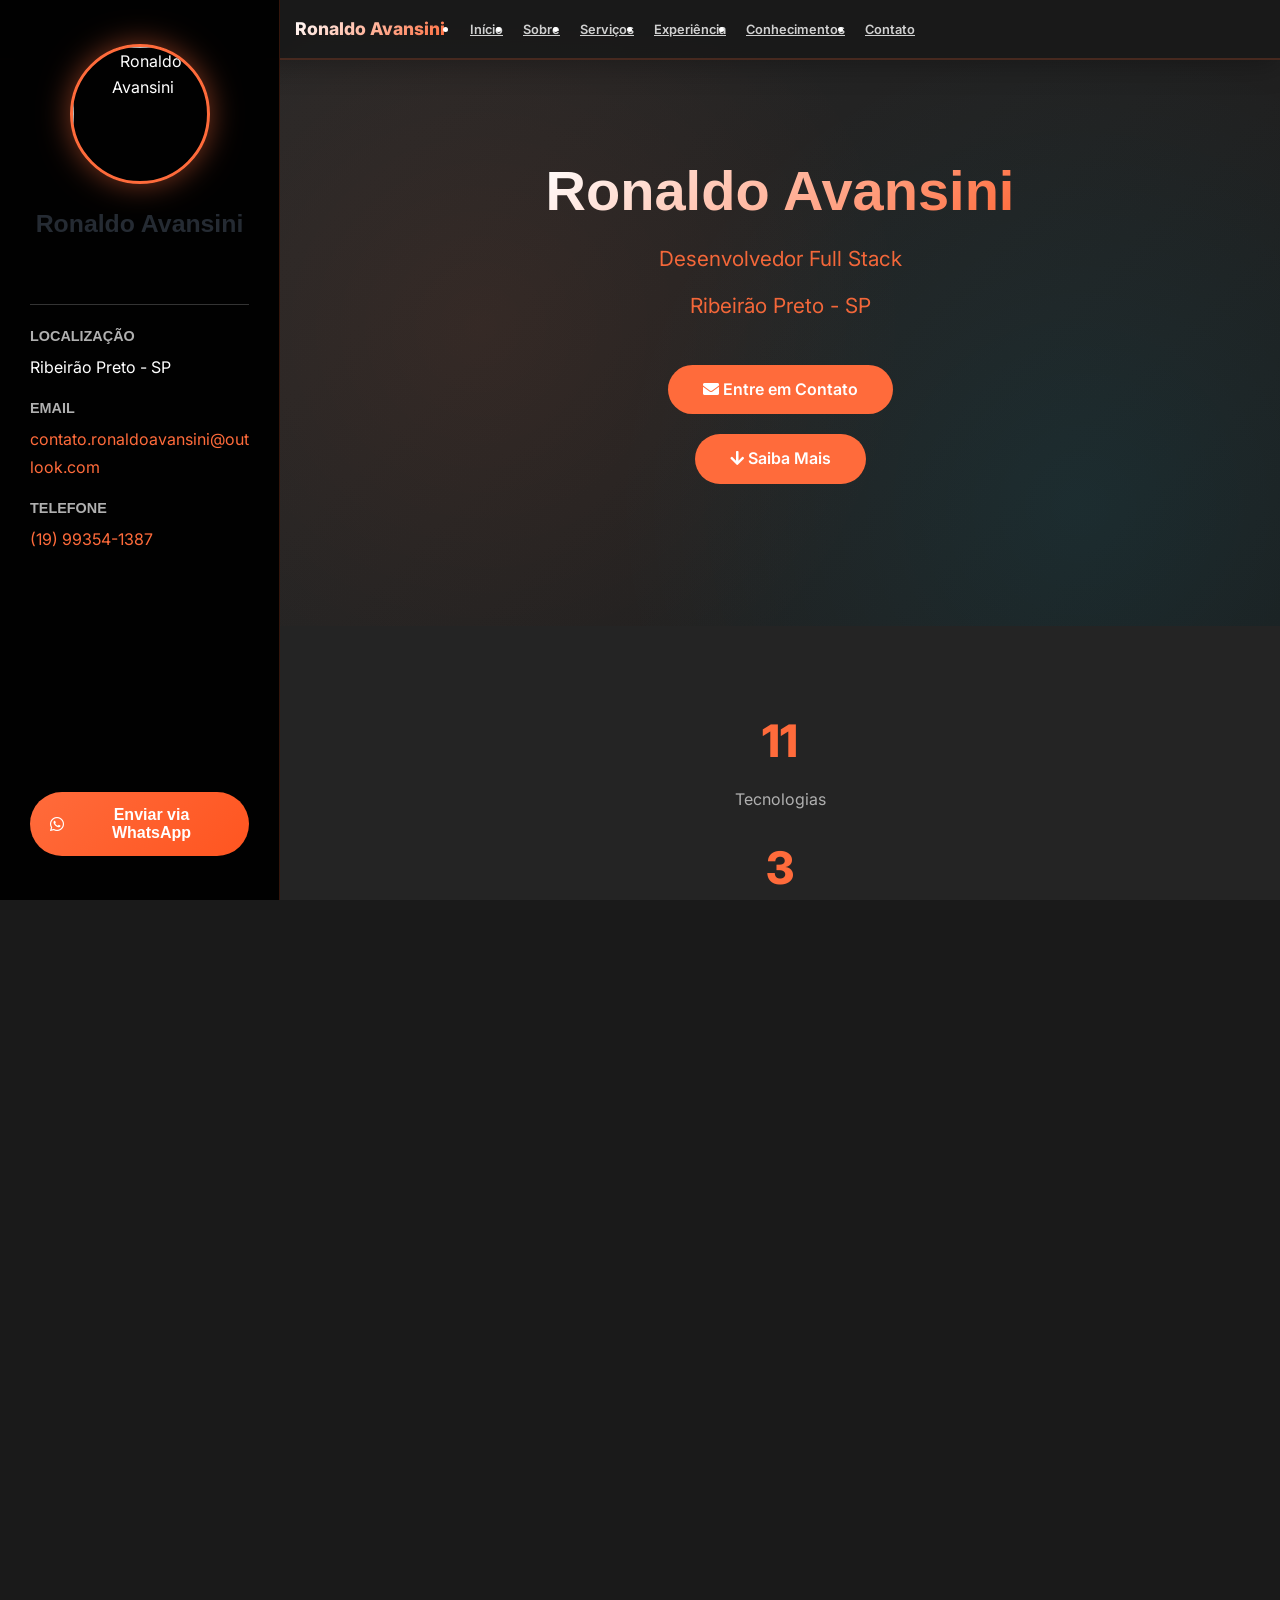
==== commit 37b1e64c: "Ajustes finais: corrigir sidebar, remover scrollbars, centralizar footer e estilizar sections" ====
--- a/Index.html
+++ b/Index.html
@@ -1,3 +1,4 @@
+@ -0,0 +1,1937 @@
 <!DOCTYPE html>
 <html lang="pt-BR">
 <head>
@@ -52,6 +53,14 @@
         html {
             scroll-behavior: smooth;
             overflow-x: hidden;
+            scrollbar-width: none;
+            -ms-overflow-style: none;
+        }
+
+        html::-webkit-scrollbar {
+            display: none;
+            width: 0;
+            height: 0;
         }
 
         /* Animações Globais */
@@ -107,6 +116,14 @@
             line-height: 1.6;
             margin-left: 0;
             overflow-x: hidden;
+            scrollbar-width: none;
+            -ms-overflow-style: none;
+        }
+
+        body::-webkit-scrollbar {
+            display: none;
+            width: 0;
+            height: 0;
         }
 
         /* Navbar */
@@ -969,6 +986,8 @@
 
         footer h3 {
             margin-bottom: 15px;
+            color: #ff6b3b;
+            text-align: center;
         }
 
         .footer-subtitle {
@@ -1631,7 +1650,7 @@
 
             <div class="experience-timeline">
                 <div class="experience-item">
-                    <div class="experience-date">Experiência</div>
+                    <div class="experience-date"></div>
                     <div class="experience-content">
                         <h3>Desenvolvedor Web – Front-end</h3>
                         <div class="experience-company">HTML • CSS • JavaScript</div>
@@ -1780,9 +1799,7 @@
                 <a href="https://linkedin.com" target="_blank" title="LinkedIn" rel="noopener noreferrer">
                     <i class="fab fa-linkedin"></i>
                 </a>
-                <a href="https://twitter.com" target="_blank" title="Twitter" rel="noopener noreferrer">
-                    <i class="fab fa-twitter"></i>
-                </a>
+                
                 <a href="https://instagram.com" target="_blank" title="Instagram" rel="noopener noreferrer">
                     <i class="fab fa-instagram"></i>
                 </a>
@@ -1934,4 +1951,4 @@
         });
     </script>
 </body>
-</html>
+</html>
--- a/css/stylesheet.css
+++ b/css/stylesheet.css
@@ -3548,6 +3548,16 @@
 
 /* ===== CONTACT SECTION STYLING ===== */
 
+#contato {
+  overflow: hidden !important;
+  scrollbar-width: none !important;
+  -ms-overflow-style: none !important;
+}
+
+#contato::-webkit-scrollbar {
+  display: none !important;
+}
+
 #contato .contact-form {
   padding: 30px !important;
   border-radius: 14px !important;
@@ -3556,6 +3566,12 @@
   box-shadow: 0 10px 28px rgba(0, 0, 0, 0.28) !important;
   position: relative !important;
   overflow: hidden !important;
+  scrollbar-width: none !important;
+  -ms-overflow-style: none !important;
+}
+
+#contato .contact-form::-webkit-scrollbar {
+  display: none !important;
 }
 
 #contato .contact-form::before {
@@ -3590,6 +3606,12 @@
 #contato textarea.form-control {
   min-height: 160px !important;
   resize: vertical !important;
+  scrollbar-width: none !important;
+  -ms-overflow-style: none !important;
+}
+
+#contato textarea.form-control::-webkit-scrollbar {
+  display: none !important;
 }
 
 #contato .btn.btn-primary {
@@ -3615,9 +3637,21 @@
 body {
   scrollbar-width: none !important;
   -ms-overflow-style: none !important;
-}
-
+  overflow-x: hidden !important;
+}
+
+html::-webkit-scrollbar,
 body::-webkit-scrollbar {
+  display: none !important;
   width: 0 !important;
   height: 0 !important;
 }
+
+* {
+  scrollbar-width: none !important;
+  -ms-overflow-style: none !important;
+}
+
+*::-webkit-scrollbar {
+  display: none !important;
+}
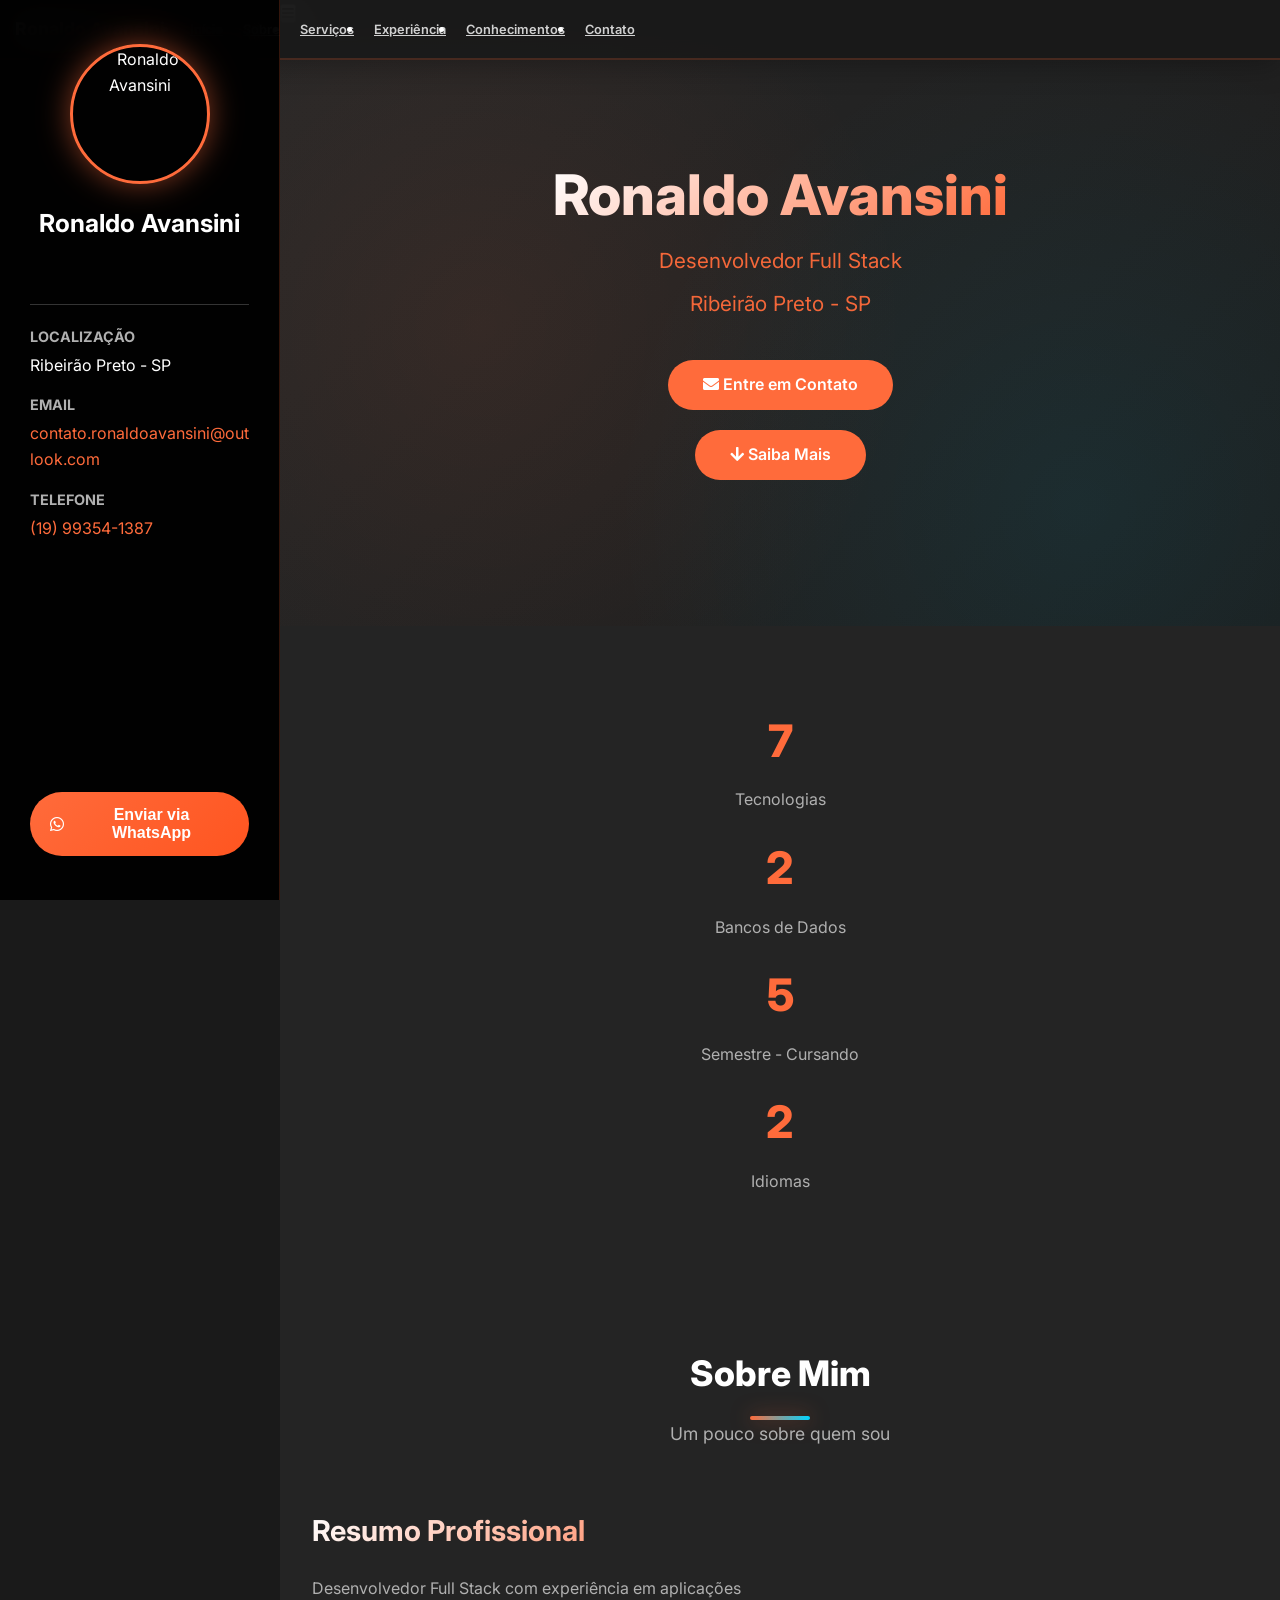
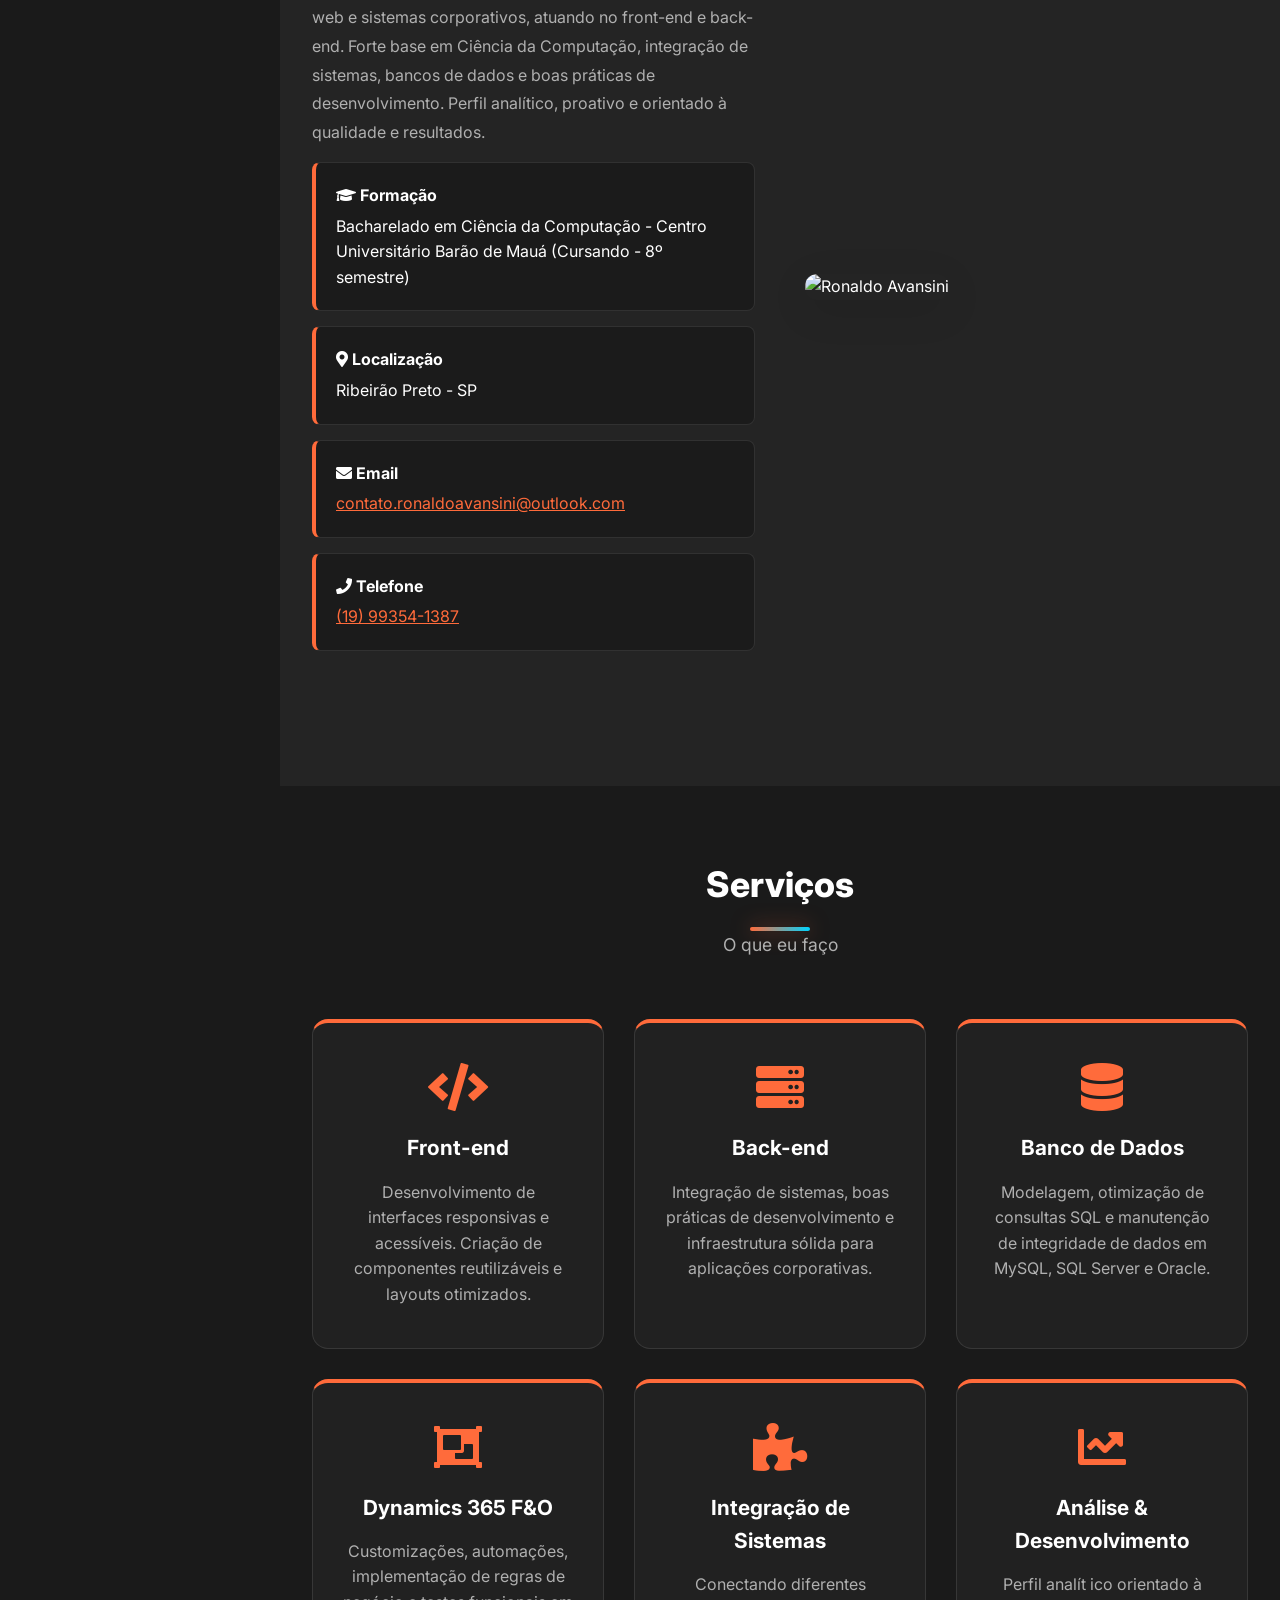
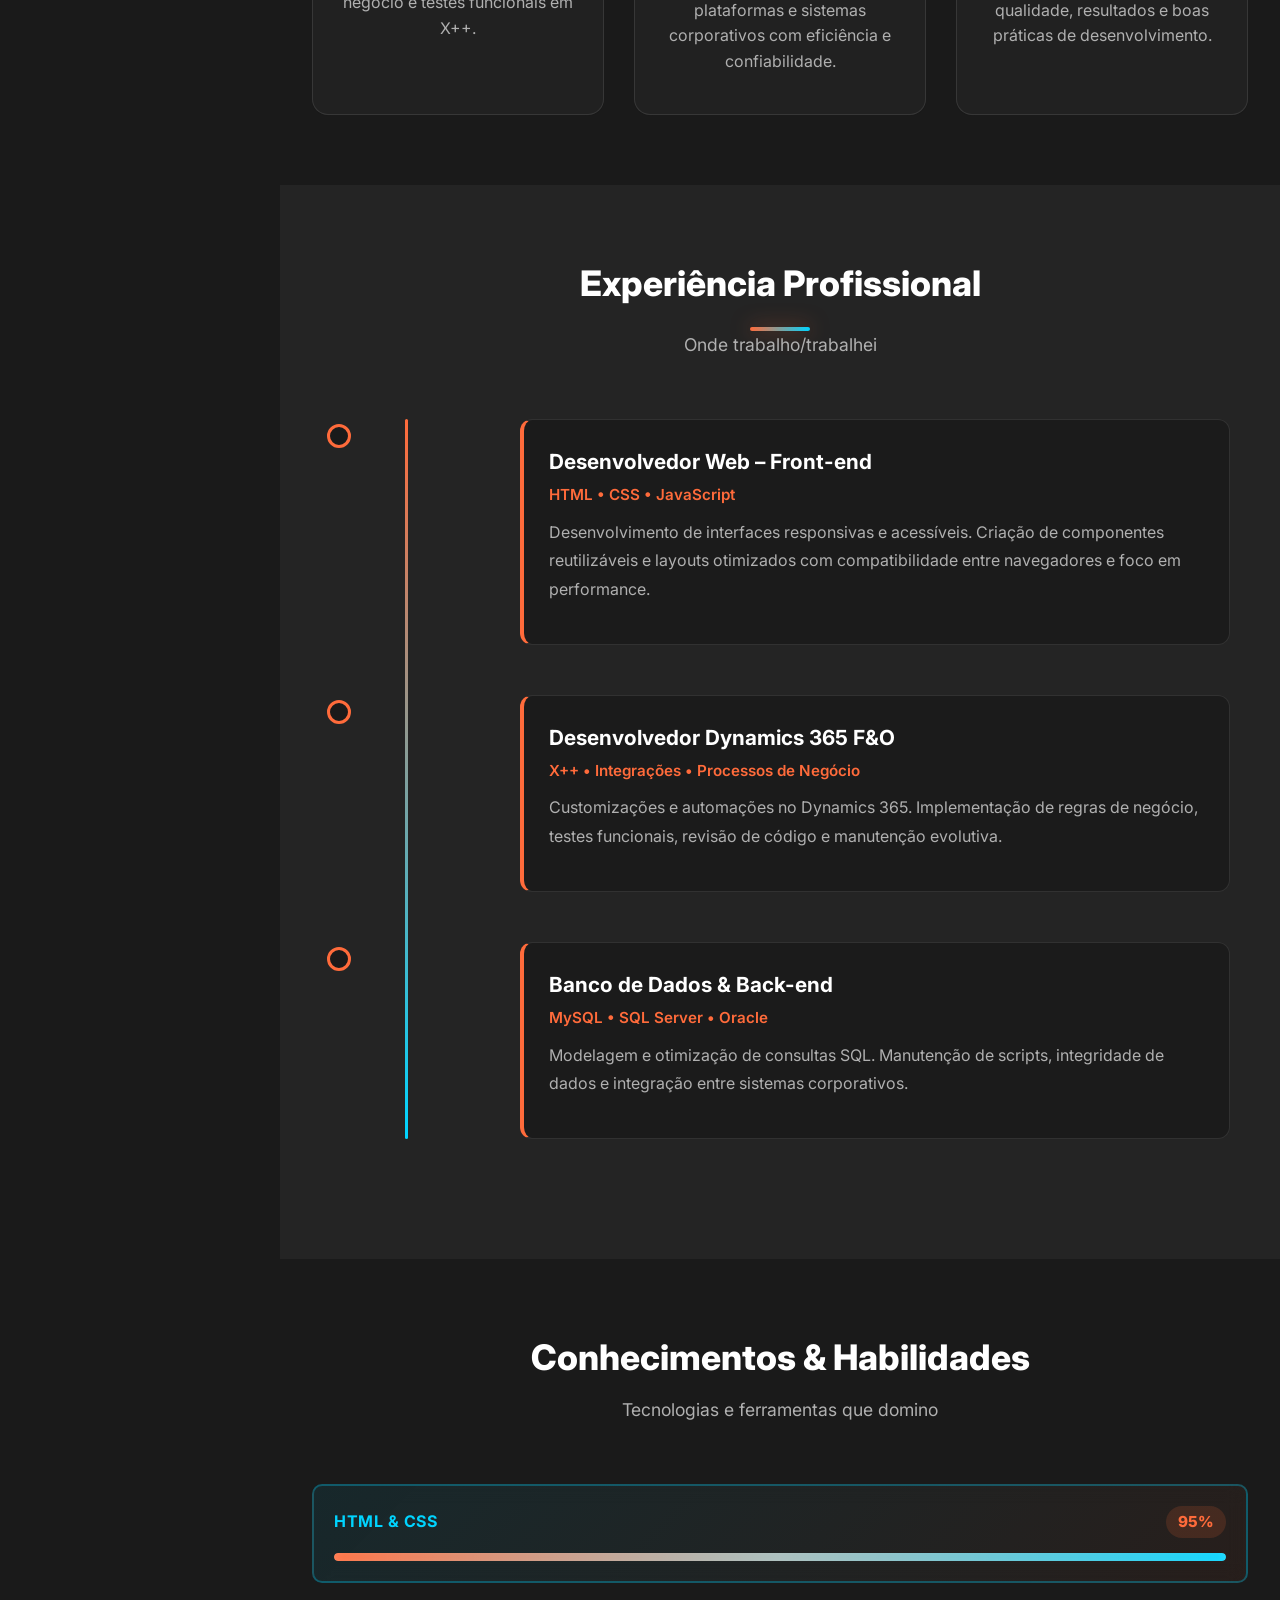
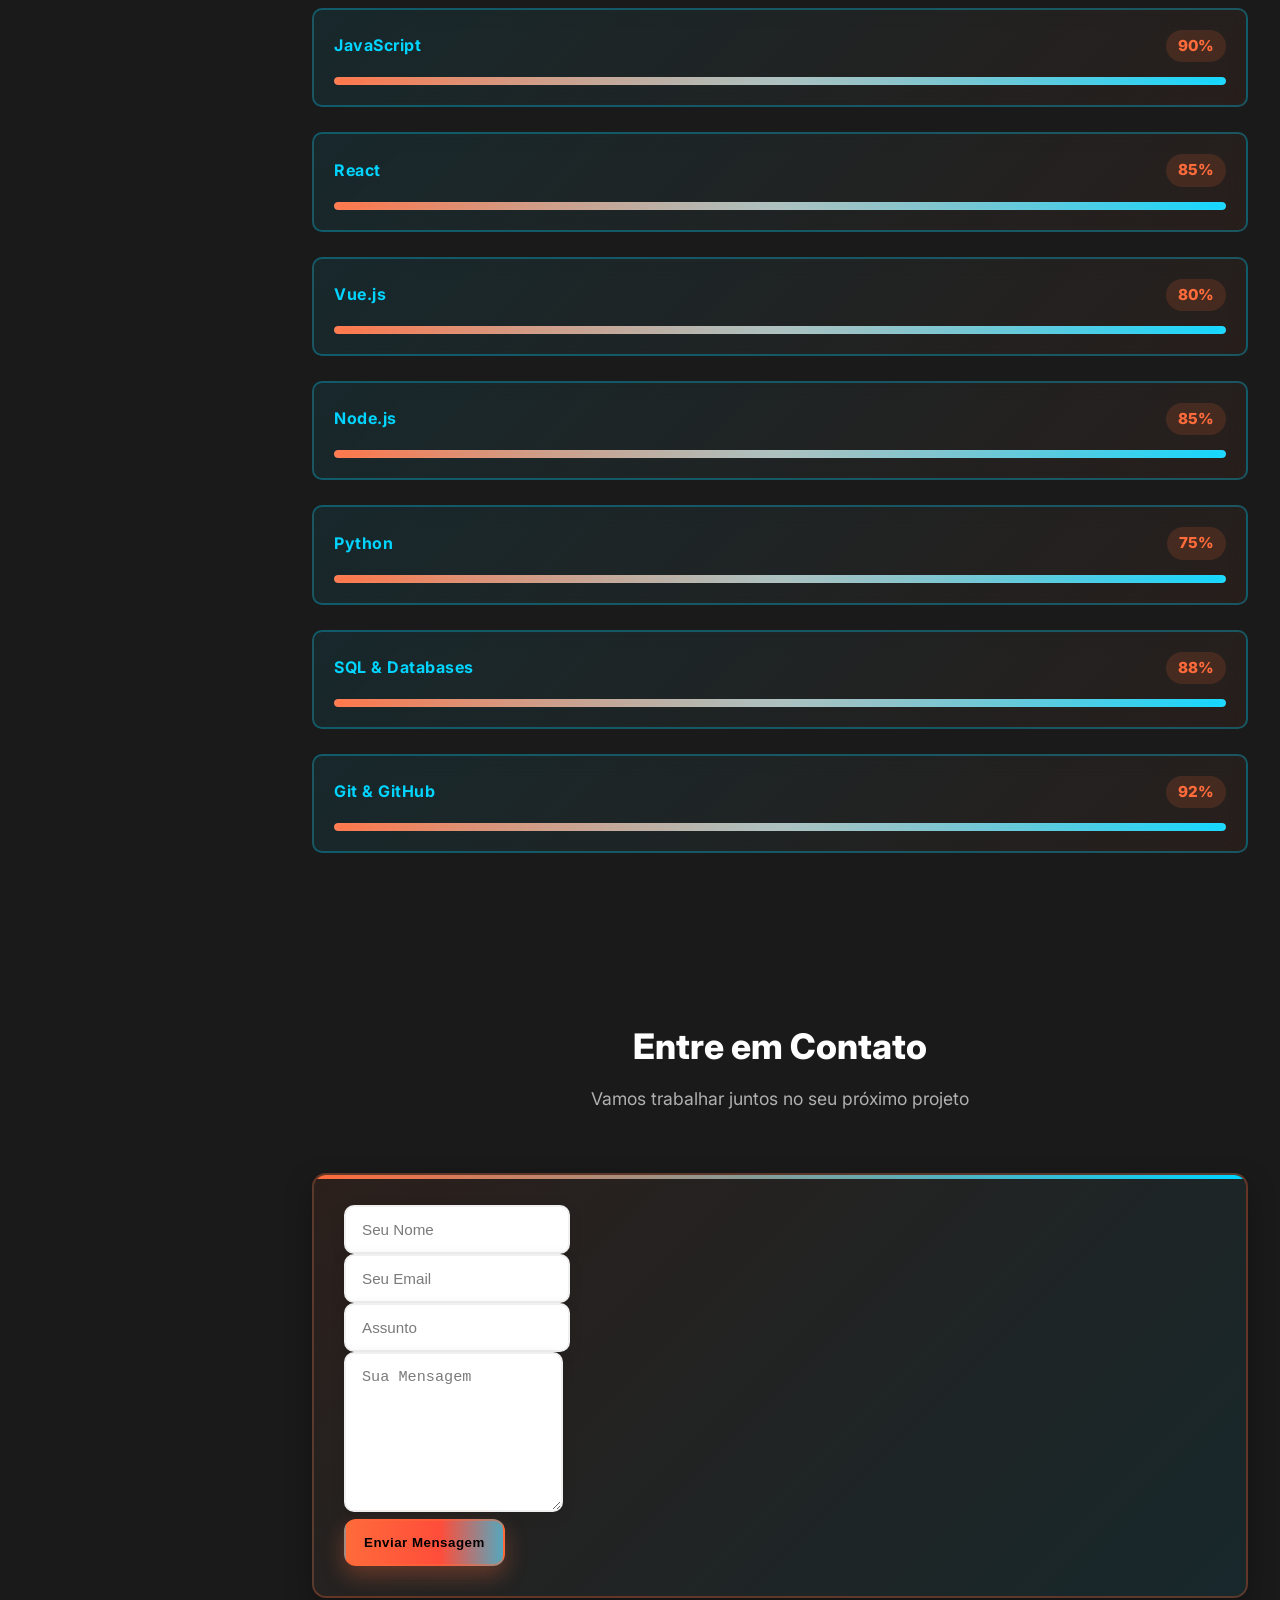
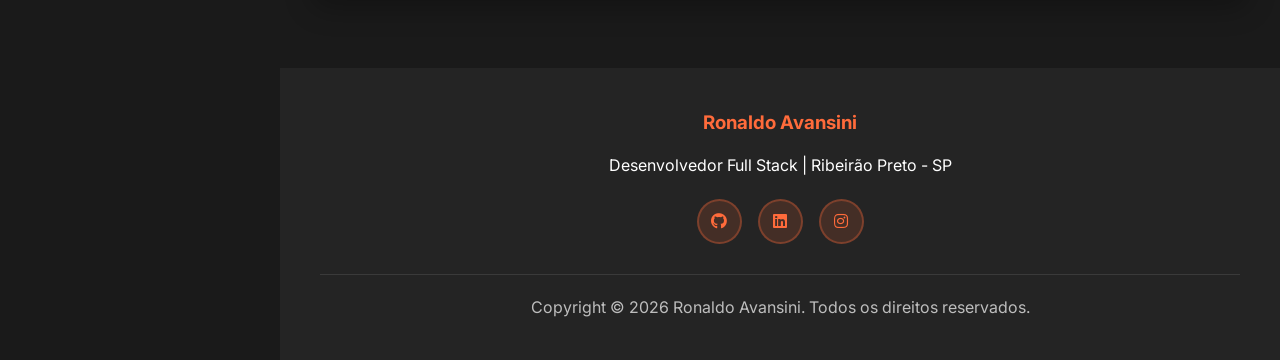
==== commit ffaf4a1b: "Refatoração completa: organização do código, remoção de CSS inline, criação de main.css, limpeza de " ====
--- a/Index.html
+++ b/Index.html
@@ -1,4 +1,3 @@
-@ -0,0 +1,1937 @@
 <!DOCTYPE html>
 <html lang="pt-BR">
 <head>
@@ -27,1429 +26,11 @@
     <!-- Owl Carousel -->
     <link rel="stylesheet" href="vendor/owl.carousel/assets/owl.carousel.min.css">
     
-    <!-- Custom CSS -->
+    <!-- Main CSS -->
+    <link rel="stylesheet" href="css/main.css">
+    
+    <!-- Custom CSS Overrides -->
     <link rel="stylesheet" href="css/stylesheet.css">
-    
-    <style>
-        :root {
-            --primary: #ff6b3b;
-            --primary-dark: #ff5520;
-            --secondary: #0f0f0f;
-            --text: #ffffff;
-            --text-light: #b0b0b0;
-            --bg: #1a1a1a;
-            --card: #242424;
-            --border: #333333;
-            --accent: #00d4ff;
-            --success: #00ff88;
-        }
-
-        * {
-            margin: 0;
-            padding: 0;
-            box-sizing: border-box;
-        }
-
-        html {
-            scroll-behavior: smooth;
-            overflow-x: hidden;
-            scrollbar-width: none;
-            -ms-overflow-style: none;
-        }
-
-        html::-webkit-scrollbar {
-            display: none;
-            width: 0;
-            height: 0;
-        }
-
-        /* Animações Globais */
-        @keyframes fadeInUp {
-            from { opacity: 0; transform: translateY(30px); }
-            to { opacity: 1; transform: translateY(0); }
-        }
-
-        @keyframes fadeInDown {
-            from { opacity: 0; transform: translateY(-30px); }
-            to { opacity: 1; transform: translateY(0); }
-        }
-
-        @keyframes slideInLeft {
-            from { opacity: 0; transform: translateX(-40px); }
-            to { opacity: 1; transform: translateX(0); }
-        }
-
-        @keyframes slideInRight {
-            from { opacity: 0; transform: translateX(40px); }
-            to { opacity: 1; transform: translateX(0); }
-        }
-
-        @keyframes glow {
-            0%, 100% { box-shadow: 0 0 20px rgba(255, 107, 59, 0.3), inset 0 0 20px rgba(255, 107, 59, 0.1); }
-            50% { box-shadow: 0 0 40px rgba(255, 107, 59, 0.6), inset 0 0 20px rgba(255, 107, 59, 0.2); }
-        }
-
-        @keyframes pulse {
-            0%, 100% { opacity: 1; }
-            50% { opacity: 0.7; }
-        }
-
-        @keyframes float {
-            0%, 100% { transform: translateY(0); }
-            50% { transform: translateY(-10px); }
-        }
-
-        @keyframes countUp {
-            from { opacity: 0; }
-            to { opacity: 1; }
-        }
-
-        @keyframes borderGlow {
-            0%, 100% { border-color: rgba(255, 107, 59, 0.3); }
-            50% { border-color: rgba(255, 107, 59, 0.8); }
-        }
-
-        body {
-            font-family: 'Inter', sans-serif;
-            background: var(--bg);
-            color: var(--text);
-            line-height: 1.6;
-            margin-left: 0;
-            overflow-x: hidden;
-            scrollbar-width: none;
-            -ms-overflow-style: none;
-        }
-
-        body::-webkit-scrollbar {
-            display: none;
-            width: 0;
-            height: 0;
-        }
-
-        /* Navbar */
-        nav {
-            display: flex !important;
-            position: fixed;
-            top: 0;
-            right: 0;
-            left: 0;
-            background: rgba(26, 26, 26, 0.95);
-            backdrop-filter: blur(20px);
-            z-index: 900;
-            box-shadow: 0 4px 30px rgba(0, 0, 0, 0.3);
-            border-bottom: 2px solid rgba(255, 107, 59, 0.2);
-            padding: 0;
-            align-items: center;
-            height: 60px;
-            overflow: visible;
-        }
-
-        nav .container-lg {
-            display: flex;
-            align-items: center;
-            justify-content: space-between;
-            width: 100%;
-            padding: 0 15px;
-            max-width: 100%;
-            gap: 15px;
-            margin-left: 280px;
-        }
-
-        .navbar-brand {
-            font-size: 1.1rem !important;
-            font-weight: 800 !important;
-            color: white !important;
-            background: linear-gradient(135deg, #ffffff 0%, #ff6b3b 100%);
-            -webkit-background-clip: text;
-            -webkit-text-fill-color: transparent;
-            background-clip: text;
-            transition: all 0.3s ease;
-            margin: 0;
-            padding: 0;
-            white-space: nowrap;
-            flex-shrink: 0;
-        }
-
-        .navbar-brand:hover {
-            transform: scale(1.05);
-        }
-
-        .navbar-collapse {
-            margin-left: 0 !important;
-            flex-basis: auto !important;
-            flex: 1;
-        }
-
-        .navbar-nav {
-            margin-left: auto !important;
-            gap: 0;
-            display: flex;
-            align-items: center;
-            flex-wrap: nowrap;
-        }
-
-        .nav-item {
-            margin: 0;
-            flex-shrink: 0;
-        }
-
-        .nav-link {
-            color: rgba(255, 255, 255, 0.8) !important;
-            font-weight: 600;
-            font-size: 0.8rem;
-            padding: 10px 10px !important;
-            border-radius: 6px;
-            transition: all 0.3s cubic-bezier(0.34, 1.56, 0.64, 1);
-            position: relative;
-            white-space: nowrap;
-            line-height: 1;
-        }
-
-        .nav-link::before {
-            content: '';
-            position: absolute;
-            bottom: 0;
-            left: 0;
-            width: 0;
-            height: 2px;
-            background: var(--primary);
-            transition: width 0.3s ease;
-        }
-
-        .nav-link:hover {
-            color: var(--primary) !important;
-            background: rgba(255, 107, 59, 0.1);
-            transform: translateY(-2px);
-        }
-
-        .nav-link:hover::before {
-            width: 100%;
-        }
-
-        .navbar-toggler {
-            display: none !important;
-        }
-
-        /* Navbar link effects */
-        .nav-link[href="#inicio"]:hover,
-        .nav-link[href="#sobre"]:hover,
-        .nav-link[href="#servicos"]:hover,
-        .nav-link[href="#experiencia"]:hover,
-        .nav-link[href="#conhecimentos"]:hover,
-        .nav-link[href="#contato"]:hover {
-            box-shadow: inset 0 0 15px rgba(255, 107, 59, 0.2);
-        }
-
-        /* Hero Section */
-        .hero {
-            background: linear-gradient(135deg, #2a2a2a 0%, #1a1a1a 100%);
-            background-attachment: fixed;
-            color: white;
-            padding: 80px 32px;
-            text-align: center;
-            min-height: 600px;
-            display: flex;
-            flex-direction: column;
-            justify-content: center;
-            align-items: center;
-            position: relative;
-            overflow: hidden;
-            margin-top: 0;
-            margin-left: 280px;
-            max-width: calc(100% - 280px);
-            width: calc(100% - 280px);
-            box-sizing: border-box;
-        }
-
-        .hero::before {
-            content: '';
-            position: absolute;
-            top: 0;
-            left: 0;
-            right: 0;
-            bottom: 0;
-            background: radial-gradient(circle at 20% 50%, rgba(255, 107, 59, 0.08) 0%, transparent 50%),
-                        radial-gradient(circle at 80% 80%, rgba(0, 212, 255, 0.08) 0%, transparent 50%);
-            pointer-events: none;
-            z-index: 1;
-        }
-
-        .hero > * {
-            position: relative;
-            z-index: 2;
-        }
-
-        .hero h1 {
-            font-size: 3.5rem;
-            font-weight: 800;
-            margin-bottom: 15px;
-            line-height: 1.2;
-            animation: fadeInDown 0.8s ease-out;
-            background: linear-gradient(135deg, #ffffff 0%, var(--primary) 100%);
-            -webkit-background-clip: text;
-            -webkit-text-fill-color: transparent;
-            background-clip: text;
-        }
-
-        .hero p {
-            font-size: 1.3rem;
-            margin-bottom: 30px;
-            opacity: 0.95;
-            color: var(--primary);
-            animation: fadeInUp 0.8s ease-out 0.2s backwards;
-        }
-
-        .btn-hero {
-            background: var(--primary);
-            color: white;
-            border: none;
-            padding: 12px 35px;
-            border-radius: 50px;
-            font-weight: 600;
-            transition: transform 0.3s, box-shadow 0.3s;
-            display: inline-block;
-            margin: 10px;
-            text-decoration: none;
-            position: relative;
-            overflow: hidden;
-            animation: fadeInUp 0.8s ease-out 0.4s backwards;
-        }
-
-        .btn-hero::before {
-            content: '';
-            position: absolute;
-            top: 50%;
-            left: 50%;
-            width: 0;
-            height: 0;
-            background: rgba(255, 255, 255, 0.3);
-            border-radius: 50%;
-            transform: translate(-50%, -50%);
-            transition: width 0.6s, height 0.6s;
-        }
-
-        .btn-hero:hover::before {
-            width: 300px;
-            height: 300px;
-        }
-
-        .btn-hero:hover {
-            transform: translateY(-3px);
-            box-shadow: 0 15px 35px rgba(255, 107, 59, 0.5);
-            color: white;
-        }
-
-        .hero-location {
-            font-size: 1rem;
-            opacity: 0.9;
-            margin: -20px 0 30px 0;
-        }
-
-        /* Stats Section */
-        .stats {
-            background: var(--card);
-            padding: 60px 32px;
-            text-align: center;
-            margin-left: 280px;
-            width: calc(100% - 280px);
-            box-sizing: border-box;
-        }
-
-        .stat-item {
-            margin: 20px 0;
-            animation: fadeInUp 0.8s ease-out backwards;
-        }
-
-        .stat-item:nth-child(1) { animation-delay: 0s; }
-        .stat-item:nth-child(2) { animation-delay: 0.1s; }
-        .stat-item:nth-child(3) { animation-delay: 0.2s; }
-        .stat-item:nth-child(4) { animation-delay: 0.3s; }
-
-        .stat-number {
-            font-size: 2.8rem;
-            font-weight: 800;
-            color: var(--primary);
-            transition: all 0.3s ease;
-        }
-
-        .stat-item:hover .stat-number {
-            color: var(--accent);
-            font-size: 3rem;
-            text-shadow: 0 0 20px rgba(0, 212, 255, 0.5);
-        }
-
-        .stat-text {
-            font-size: 1rem;
-            color: var(--text-light);
-            margin-top: 10px;
-        }
-
-        /* Section Styles */
-        section {
-            padding: 70px 32px;
-            margin-left: 280px;
-            width: calc(100% - 280px);
-            box-sizing: border-box;
-        }
-
-        section.light {
-            background: var(--card);
-        }
-
-        section.dark {
-            background: var(--bg);
-        }
-
-        .section-title {
-            text-align: center;
-            margin-bottom: 60px;
-        }
-
-        .section-title h2 {
-            font-size: 2.2rem;
-            font-weight: 800;
-            color: white;
-            margin-bottom: 10px;
-            animation: fadeInDown 0.8s ease-out;
-        }
-
-        .section-title p {
-            font-size: 1.1rem;
-            color: var(--text-light);
-            animation: fadeInUp 0.8s ease-out 0.2s backwards;
-        }
-
-        .title-underline {
-            width: 60px;
-            height: 4px;
-            background: linear-gradient(90deg, var(--primary), var(--accent));
-            margin: 15px auto 0;
-            border-radius: 2px;
-            animation: slideInLeft 0.6s ease-out 0.3s backwards;
-            box-shadow: 0 0 20px rgba(255, 107, 59, 0.5);
-        }
-
-        /* About Section */
-        .about-content {
-            display: grid;
-            grid-template-columns: 1fr 1fr;
-            gap: 50px;
-            align-items: center;
-            margin-bottom: 50px;
-            animation: fadeInUp 0.8s ease-out;
-        }
-
-        .about-text h3 {
-            font-size: 1.8rem;
-            color: white;
-            margin-bottom: 20px;
-            background: linear-gradient(135deg, #ffffff 0%, var(--primary) 100%);
-            -webkit-background-clip: text;
-            -webkit-text-fill-color: transparent;
-            background-clip: text;
-        }
-
-        .about-text p {
-            margin-bottom: 15px;
-            color: var(--text-light);
-            line-height: 1.8;
-        }
-
-        .about-info {
-            background: rgba(26, 26, 26, 0.8);
-            backdrop-filter: blur(10px);
-            padding: 20px;
-            border-radius: 8px;
-            margin-bottom: 15px;
-            border-left: 4px solid var(--primary);
-            border: 1px solid rgba(255, 255, 255, 0.1);
-            border-left: 4px solid var(--primary);
-            transition: all 0.3s ease;
-        }
-
-        .about-info:hover {
-            box-shadow: 0 10px 30px rgba(255, 107, 59, 0.2);
-            border-left-color: var(--accent);
-            transform: translateX(5px);
-        }
-
-        .about-info strong {
-            color: white;
-            display: block;
-            margin-bottom: 5px;
-        }
-
-        .about-image {
-            width: 100%;
-            border-radius: 12px;
-            box-shadow: 0 10px 40px rgba(0, 0, 0, 0.1);
-        }
-
-        /* Services Section */
-        .services-grid {
-            display: grid;
-            grid-template-columns: repeat(auto-fit, minmax(280px, 1fr));
-            gap: 30px;
-        }
-
-        .service-card {
-            background: rgba(36, 36, 36, 0.8);
-            backdrop-filter: blur(10px);
-            border: 1px solid rgba(255, 255, 255, 0.1);
-            padding: 40px 30px;
-            border-radius: 16px;
-            text-align: center;
-            transition: all 0.4s cubic-bezier(0.34, 1.56, 0.64, 1);
-            border-top: 4px solid var(--primary);
-            position: relative;
-            overflow: hidden;
-        }
-
-        .service-card::before {
-            content: '';
-            position: absolute;
-            top: 0;
-            left: -100%;
-            width: 100%;
-            height: 100%;
-            background: linear-gradient(90deg, transparent, rgba(255, 107, 59, 0.2), transparent);
-            transition: left 0.5s ease;
-            z-index: 1;
-        }
-
-        .service-card:hover::before {
-            left: 100%;
-        }
-
-        .service-card > * {
-            position: relative;
-            z-index: 2;
-        }
-
-        .service-card:hover {
-            transform: translateY(-15px);
-            box-shadow: 0 25px 50px rgba(255, 107, 59, 0.25), inset 0 1px 0 rgba(255, 255, 255, 0.15);
-            border-color: rgba(255, 107, 59, 0.5);
-            background: rgba(36, 36, 36, 0.95);
-        }
-
-        .service-card i {
-            font-size: 3rem;
-            color: var(--primary);
-            margin-bottom: 20px;
-            transition: all 0.3s ease;
-            display: inline-block;
-        }
-
-        .service-card:hover i {
-            transform: scale(1.2) rotate(10deg);
-            color: var(--accent);
-            text-shadow: 0 0 20px rgba(0, 212, 255, 0.6);
-        }
-
-        .service-card h3 {
-            font-size: 1.3rem;
-            color: white;
-            margin-bottom: 15px;
-        }
-
-        .service-card p {
-            color: var(--text-light);
-        }
-
-        /* Experience Section */
-        .experience-timeline {
-            position: relative;
-            max-width: 900px;
-            margin: 0 auto;
-        }
-
-        .experience-timeline::before {
-            content: '';
-            position: absolute;
-            left: 75px;
-            top: 0;
-            bottom: 0;
-            width: 3px;
-            background: linear-gradient(180deg, var(--primary) 0%, var(--accent) 100%);
-            border-radius: 2px;
-        }
-
-        .experience-item {
-            display: grid;
-            grid-template-columns: 150px 1fr;
-            gap: 40px;
-            margin-bottom: 50px;
-            align-items: start;
-            animation: slideInLeft 0.8s ease-out backwards;
-        }
-
-        .experience-item:nth-child(1) { animation-delay: 0s; }
-        .experience-item:nth-child(2) { animation-delay: 0.2s; }
-        .experience-item:nth-child(3) { animation-delay: 0.4s; }
-
-        .experience-date {
-            font-weight: 700;
-            color: var(--primary);
-            font-size: 0.95rem;
-            position: relative;
-            padding-left: 80px;
-        }
-
-        .experience-date::before {
-            content: '';
-            position: absolute;
-            left: -3px;
-            top: 5px;
-            width: 18px;
-            height: 18px;
-            background: var(--bg);
-            border: 3px solid var(--primary);
-            border-radius: 50%;
-            transition: all 0.3s ease;
-        }
-
-        .experience-item:hover .experience-date::before {
-            width: 24px;
-            height: 24px;
-            left: -6px;
-            box-shadow: 0 0 20px rgba(255, 107, 59, 0.6);
-        }
-
-        .experience-content {
-            background: rgba(26, 26, 26, 0.8);
-            backdrop-filter: blur(10px);
-            border: 1px solid rgba(255, 255, 255, 0.1);
-            padding: 25px;
-            border-radius: 12px;
-            border-left: 4px solid var(--primary);
-            transition: all 0.3s ease;
-        }
-
-        .experience-item:hover .experience-content {
-            box-shadow: 0 15px 40px rgba(255, 107, 59, 0.2);
-            border-left-color: var(--accent);
-            background: rgba(26, 26, 26, 0.95);
-        }
-
-        .experience-content h3 {
-            font-size: 1.3rem;
-            color: white;
-            margin-bottom: 5px;
-        }
-
-        .experience-company {
-            font-size: 0.95rem;
-            color: var(--primary);
-            margin-bottom: 10px;
-            font-weight: 600;
-        }
-
-        .experience-description {
-            color: var(--text-light);
-            margin-bottom: 15px;
-            line-height: 1.8;
-        }
-
-        .skills-tags {
-            display: flex;
-            flex-wrap: wrap;
-            gap: 8px;
-        }
-
-        .skill-tag {
-            background: linear-gradient(135deg, rgba(255, 107, 59, 0.2), rgba(0, 212, 255, 0.2));
-            color: var(--primary);
-            padding: 6px 14px;
-            border-radius: 20px;
-            font-size: 0.85rem;
-            font-weight: 600;
-            border: 1px solid rgba(255, 107, 59, 0.4);
-            transition: all 0.3s ease;
-            display: inline-block;
-        }
-
-        .skill-tag:hover {
-            background: linear-gradient(135deg, rgba(255, 107, 59, 0.4), rgba(0, 212, 255, 0.4));
-            transform: translateY(-3px);
-            box-shadow: 0 8px 20px rgba(255, 107, 59, 0.3);
-            color: var(--accent);
-        }
-
-        /* Skills Section */
-        .skills-grid {
-            display: grid;
-            grid-template-columns: repeat(auto-fit, minmax(250px, 1fr));
-            gap: 30px;
-        }
-
-        .skill-item {
-            background: rgba(26, 26, 26, 0.8);
-            backdrop-filter: blur(10px);
-            border: 1px solid rgba(255, 255, 255, 0.1);
-            padding: 25px;
-            border-radius: 12px;
-            text-align: center;
-            transition: all 0.3s ease;
-            animation: fadeInUp 0.8s ease-out backwards;
-        }
-
-        .skill-item:nth-child(1) { animation-delay: 0s; }
-        .skill-item:nth-child(2) { animation-delay: 0.1s; }
-        .skill-item:nth-child(3) { animation-delay: 0.2s; }
-        .skill-item:nth-child(4) { animation-delay: 0.3s; }
-        .skill-item:nth-child(5) { animation-delay: 0.4s; }
-        .skill-item:nth-child(6) { animation-delay: 0.5s; }
-        .skill-item:nth-child(7) { animation-delay: 0.6s; }
-        .skill-item:nth-child(8) { animation-delay: 0.7s; }
-        .skill-item:nth-child(9) { animation-delay: 0.8s; }
-        .skill-item:nth-child(10) { animation-delay: 0.9s; }
-        .skill-item:nth-child(11) { animation-delay: 1s; }
-
-        .skill-item:hover {
-            box-shadow: 0 20px 40px rgba(255, 107, 59, 0.2), inset 0 1px 0 rgba(255, 255, 255, 0.1);
-            transform: translateY(-8px);
-            border-color: rgba(255, 107, 59, 0.5);
-            background: rgba(36, 36, 36, 0.9);
-        }
-
-        .skill-name {
-            font-weight: 700;
-            color: white;
-            margin-bottom: 15px;
-            font-size: 1.1rem;
-        }
-
-        .skill-bar {
-            height: 8px;
-            background: rgba(51, 51, 51, 0.8);
-            border-radius: 4px;
-            overflow: hidden;
-            position: relative;
-        }
-
-        .skill-bar::after {
-            content: '';
-            position: absolute;
-            top: 0;
-            left: 0;
-            right: 0;
-            bottom: 0;
-            background: linear-gradient(90deg, transparent, rgba(255, 255, 255, 0.3), transparent);
-            animation: shimmer 2s infinite;
-        }
-
-        .skill-progress {
-            height: 100%;
-            background: linear-gradient(90deg, var(--primary), var(--primary-dark));
-            border-radius: 4px;
-            width: 100%;
-            animation: progress 1.5s ease-out;
-        }
-
-        @keyframes progress {
-            from {
-                width: 0;
-            }
-        }
-
-        /* Testimonials Section */
-        .testimonials-carousel {
-            max-width: 1000px;
-            margin: 0 auto;
-        }
-
-        .testimonial-card {
-            background: var(--bg);
-            padding: 40px;
-            border-radius: 12px;
-            text-align: center;
-            margin: 20px;
-        }
-
-        .testimonial-content {
-            font-size: 1.1rem;
-            color: var(--text-light);
-            margin-bottom: 25px;
-            font-style: italic;
-            line-height: 1.8;
-        }
-
-        .testimonial-author {
-            display: flex;
-            align-items: center;
-            justify-content: center;
-            gap: 15px;
-        }
-
-        .testimonial-avatar {
-            width: 60px;
-            height: 60px;
-            border-radius: 50%;
-            background: var(--primary);
-            color: white;
-            display: flex;
-            align-items: center;
-            justify-content: center;
-            font-weight: 700;
-            font-size: 1.5rem;
-        }
-
-        .testimonial-info h4 {
-            color: white;
-            margin-bottom: 5px;
-        }
-
-        .testimonial-info p {
-            color: var(--text-light);
-            font-size: 0.9rem;
-        }
-
-        /* Contact Section */
-        .contact-content {
-            display: grid;
-            grid-template-columns: 1fr 1fr;
-            gap: 50px;
-            max-width: 1000px;
-            margin: 0 auto;
-            align-items: start;
-        }
-
-        .contact-info h3 {
-            font-size: 1.5rem;
-            color: white;
-            margin-bottom: 25px;
-        }
-
-        .contact-form h3 {
-            color: var(--secondary);
-            margin-bottom: 25px;
-        }
-
-        .contact-item {
-            margin-bottom: 25px;
-            display: flex;
-            gap: 15px;
-            align-items: start;
-            animation: slideInLeft 0.8s ease-out backwards;
-        }
-
-        .contact-item:nth-child(1) { animation-delay: 0s; }
-        .contact-item:nth-child(2) { animation-delay: 0.1s; }
-        .contact-item:nth-child(3) { animation-delay: 0.2s; }
-        .contact-item:nth-child(4) { animation-delay: 0.3s; }
-
-        .contact-icon {
-            width: 50px;
-            height: 50px;
-            background: rgba(255, 107, 59, 0.15);
-            border-radius: 8px;
-            display: flex;
-            align-items: center;
-            justify-content: center;
-            color: var(--primary);
-            font-size: 1.3rem;
-            flex-shrink: 0;
-            border: 1px solid rgba(255, 107, 59, 0.3);
-            transition: all 0.3s ease;
-        }
-
-        .contact-item:hover .contact-icon {
-            background: rgba(255, 107, 59, 0.3);
-            box-shadow: 0 0 20px rgba(255, 107, 59, 0.4);
-            transform: scale(1.1) rotate(5deg);
-        }
-
-        .contact-details h4 {
-            color: white;
-            margin-bottom: 5px;
-        }
-
-        .contact-details p {
-            color: var(--text-light);
-        }
-
-        .contact-details a {
-            color: var(--primary);
-            text-decoration: none;
-            font-weight: 600;
-        }
-
-        .contact-details a:hover {
-            text-decoration: underline;
-        }
-
-        .contact-form {
-            background: rgba(26, 26, 26, 0.8);
-            backdrop-filter: blur(10px);
-            border: 1px solid rgba(255, 255, 255, 0.1);
-            padding: 40px;
-            border-radius: 16px;
-            transition: all 0.3s ease;
-        }
-
-        .contact-form:hover {
-            box-shadow: 0 20px 50px rgba(255, 107, 59, 0.15), inset 0 1px 0 rgba(255, 255, 255, 0.1);
-            border-color: rgba(255, 107, 59, 0.3);
-            background: rgba(36, 36, 36, 0.9);
-        }
-
-        .contact-form h3 {
-            color: white;
-        }
-
-        .form-group {
-            margin-bottom: 20px;
-        }
-
-        .form-group label {
-            display: block;
-            margin-bottom: 8px;
-            font-weight: 600;
-            color: white;
-        }
-
-        .form-group input,
-        .form-group textarea {
-            width: 100%;
-            padding: 12px;
-            border: 2px solid var(--border);
-            border-radius: 8px;
-            font-family: inherit;
-            font-size: 1rem;
-            transition: all 0.3s ease;
-            background: rgba(36, 36, 36, 0.9);
-            color: white;
-        }
-
-        .form-group input:focus,
-        .form-group textarea:focus {
-            outline: none;
-            border-color: var(--primary);
-            box-shadow: 0 0 20px rgba(255, 107, 59, 0.3), inset 0 0 10px rgba(255, 107, 59, 0.1);
-            background: rgba(36, 36, 36, 0.95);
-        }
-
-        .form-group textarea {
-            resize: vertical;
-            min-height: 120px;
-        }
-
-        .btn-submit {
-            background: linear-gradient(135deg, var(--primary), var(--primary-dark));
-            color: white;
-            border: none;
-            padding: 12px 40px;
-            border-radius: 50px;
-            font-weight: 600;
-            font-size: 1rem;
-            cursor: pointer;
-            transition: all 0.3s ease;
-            width: 100%;
-            position: relative;
-            overflow: hidden;
-        }
-
-        .btn-submit::before {
-            content: '';
-            position: absolute;
-            top: 50%;
-            left: 50%;
-            width: 0;
-            height: 0;
-            background: rgba(255, 255, 255, 0.3);
-            border-radius: 50%;
-            transform: translate(-50%, -50%);
-            transition: width 0.6s, height 0.6s;
-        }
-
-        .btn-submit:hover::before {
-            width: 300px;
-            height: 300px;
-        }
-
-        .btn-submit:hover {
-            transform: translateY(-3px);
-            box-shadow: 0 15px 40px rgba(255, 107, 59, 0.5);
-        }
-
-        /* Footer */
-        footer {
-            background: var(--card);
-            color: white;
-            text-align: center;
-            padding: 40px 40px;
-            margin-left: 280px;
-            width: 100%;
-            box-sizing: border-box;
-        }
-
-        footer h3 {
-            margin-bottom: 15px;
-            color: #ff6b3b;
-            text-align: center;
-        }
-
-        .footer-subtitle {
-            margin-bottom: 20px;
-        }
-
-        .footer-copyright {
-            margin-top: 30px;
-            border-top: 1px solid rgba(255, 255, 255, 0.1);
-            padding-top: 20px;
-            color: rgba(255, 255, 255, 0.7);
-        }
-
-        .social-links {
-            margin: 20px 0;
-        }
-
-        .social-links a {
-            display: inline-block;
-            width: 45px;
-            height: 45px;
-            background: rgba(255, 107, 59, 0.15);
-            border-radius: 50%;
-            display: flex;
-            align-items: center;
-            justify-content: center;
-            color: var(--primary);
-            margin: 0 8px;
-            transition: all 0.3s ease;
-            text-decoration: none;
-            border: 2px solid rgba(255, 107, 59, 0.3);
-        }
-
-        .social-links a:hover {
-            background: var(--primary);
-            color: white;
-            transform: translateY(-5px) scale(1.1);
-            box-shadow: 0 10px 30px rgba(255, 107, 59, 0.4);
-            border-color: var(--primary);
-        }
-
-        /* Sidebar */
-        .sidebar {
-            position: fixed;
-            left: 0;
-            top: 0;
-            width: 280px;
-            height: 100vh;
-            background: rgba(0, 0, 0, 0.95);
-            color: white;
-            padding: 44px 30px;
-            overflow: visible;
-            z-index: 999;
-            display: flex;
-            flex-direction: column;
-            backdrop-filter: blur(20px);
-            border-right: 1px solid rgba(255, 107, 59, 0.2);
-        }
-
-        .sidebar-header {
-            text-align: center;
-            margin-bottom: 40px;
-            display: flex;
-            flex-direction: column;
-            align-items: center;
-            position: static;
-        }
-
-        .sidebar-profile-img {
-            width: 140px;
-            height: 140px;
-            border-radius: 50%;
-            border: 3px solid #ff6b3b;
-            object-fit: cover;
-            margin-bottom: 20px;
-            box-shadow: 0 0 30px rgba(255, 107, 59, 0.5);
-            transition: all 0.3s ease;
-            animation: float 3s ease-in-out infinite;
-        }
-
-        .sidebar-profile-img:hover {
-            transform: scale(1.05);
-            box-shadow: 0 0 40px rgba(255, 107, 59, 0.8);
-        }
-
-        .sidebar-header h2 {
-            font-size: 1.55rem;
-            margin-bottom: 0;
-            font-weight: 700;
-        }
-
-        .sidebar-nav {
-            flex: 1;
-            display: flex;
-            flex-direction: column;
-            gap: 5px;
-        }
-
-        .sidebar-nav-item {
-            padding: 14px 18px;
-            margin-bottom: 8px;
-            border-radius: 8px;
-            cursor: pointer;
-            transition: all 0.3s cubic-bezier(0.34, 1.56, 0.64, 1);
-            text-decoration: none;
-            color: rgba(255, 255, 255, 0.8);
-            font-size: 1.1rem;
-            border-left: 3px solid transparent;
-            display: block;
-            position: relative;
-        }
-
-        .sidebar-nav-item::before {
-            content: '';
-            position: absolute;
-            left: 0;
-            top: 0;
-            bottom: 0;
-            right: 0;
-            background: linear-gradient(90deg, transparent, rgba(255, 107, 59, 0.1));
-            border-radius: 8px;
-            opacity: 0;
-            transition: opacity 0.3s ease;
-            z-index: -1;
-        }
-
-        .sidebar-nav-item:hover::before {
-            opacity: 1;
-        }
-
-        .sidebar-nav-item:first-child {
-            color: #ff6b3b;
-            font-weight: 700;
-            border-left-color: #ff6b3b;
-            background: rgba(255, 107, 59, 0.1);
-        }
-
-        .sidebar-nav-item:hover {
-            background: rgba(255, 255, 255, 0.1);
-            color: #ff6b3b;
-            border-left-color: #ff6b3b;
-            transform: translateX(5px);
-        }
-
-        .sidebar-nav-item.active {
-            color: #ff6b3b;
-            font-weight: 600;
-            background: rgba(255, 107, 59, 0.1);
-            border-left-color: #ff6b3b;
-        }
-
-        .sidebar-cta {
-            margin-top: auto;
-            padding-top: 30px;
-        }
-
-        .sidebar-cta button {
-            width: 100%;
-            background: linear-gradient(135deg, #ff6b3b 0%, #ff5520 100%);
-            color: white;
-            border: none;
-            padding: 14px 20px;
-            border-radius: 50px;
-            font-weight: 700;
-            cursor: pointer;
-            transition: all 0.3s ease;
-            display: flex;
-            align-items: center;
-            justify-content: center;
-            gap: 10px;
-            font-size: 1rem;
-            position: relative;
-            overflow: hidden;
-        }
-
-        .sidebar-cta button::before {
-            content: '';
-            position: absolute;
-            top: 0;
-            left: -100%;
-            width: 100%;
-            height: 100%;
-            background: rgba(255, 255, 255, 0.2);
-            transition: left 0.5s ease;
-            z-index: 1;
-        }
-
-        .sidebar-cta button:hover::before {
-            left: 100%;
-        }
-
-        .sidebar-cta button:hover {
-            transform: translateY(-3px);
-            box-shadow: 0 12px 30px rgba(255, 107, 59, 0.5);
-        }
-
-        /* Scrollbar */
-        .sidebar::-webkit-scrollbar {
-            width: 6px;
-        }
-
-        .sidebar::-webkit-scrollbar-track {
-            background: transparent;
-        }
-
-        .sidebar::-webkit-scrollbar-thumb {
-            background: rgba(255, 107, 59, 0.5);
-            border-radius: 3px;
-        }
-
-        .sidebar::-webkit-scrollbar-thumb:hover {
-            background: rgba(255, 107, 59, 0.8);
-        }
-
-        .sidebar-section {
-            margin-top: 20px;
-            padding-top: 20px;
-            border-top: 1px solid rgba(255, 255, 255, 0.2);
-            margin-bottom: 20px;
-        }
-
-        .sidebar-info-card {
-            background: transparent;
-            border: none;
-            margin-bottom: 15px;
-            word-break: break-word;
-        }
-
-        .sidebar-info-card h4 {
-            font-size: 0.9rem;
-            text-transform: uppercase;
-            margin-bottom: 5px;
-            color: var(--text-light);
-        }
-
-        .sidebar-info-card p {
-            font-size: 1rem;
-            margin: 0;
-            word-wrap: break-word;
-            overflow-wrap: break-word;
-        }
-
-        .sidebar-info-card a {
-            color: var(--primary);
-            font-size: 1rem;
-            text-decoration: none;
-            transition: all 0.3s ease;
-        }
-
-        .sidebar-info-card a:hover {
-            color: var(--accent);
-            text-decoration: underline;
-        }
-
-        /* Responsive */
-        @media (max-width: 1024px) {
-            .sidebar {
-                width: 250px;
-                padding: 30px 20px;
-            }
-
-            .sidebar-profile-img {
-                width: 100px;
-                height: 100px;
-            }
-
-            .sidebar-header h2 {
-                font-size: 1.1rem;
-            }
-
-            body {
-                margin-left: 0;
-            }
-
-            section {
-                margin-left: 250px;
-                width: calc(100% - 250px);
-                padding: 64px 28px;
-            }
-
-            .stats {
-                margin-left: 250px;
-                width: calc(100% - 250px);
-                padding: 54px 28px;
-            }
-        }
-
-        @media (max-width: 768px) {
-            body {
-                margin-left: 0;
-            }
-
-            nav {
-                left: 0 !important;
-                padding: 0 !important;
-                height: 60px;
-            }
-
-            nav .container-lg {
-                padding: 0 12px;
-                gap: 10px;
-            }
-
-            .navbar-brand {
-                font-size: 0.95rem !important;
-                flex-shrink: 0;
-            }
-
-            .navbar-nav {
-                gap: 0 !important;
-            }
-
-            .nav-link {
-                font-size: 0.7rem !important;
-                padding: 8px 7px !important;
-            }
-
-            .hero {
-                margin-top: 0;
-                padding: 60px 20px;
-            }
-
-            section {
-                margin-left: 0;
-                width: 100%;
-                padding: 60px 20px;
-            }
-
-            .stats {
-                margin-left: 0;
-                width: 100%;
-                padding: 50px 20px;
-            }
-
-            .hero h1 {
-                font-size: 2.2rem;
-            }
-
-            .about-content,
-            .contact-content {
-                grid-template-columns: 1fr;
-                gap: 30px;
-            }
-
-            .experience-timeline::before {
-                left: 35px;
-            }
-
-            .experience-item {
-                grid-template-columns: 1fr;
-                gap: 20px;
-            }
-
-            .experience-date {
-                padding-left: 50px;
-            }
-
-            .services-grid {
-                grid-template-columns: 1fr;
-            }
-
-            .section-title h2 {
-                font-size: 1.8rem;
-            }
-
-            .sidebar {
-                width: 0;
-                padding: 0;
-                transition: width 0.3s ease;
-                overflow: hidden;
-            }
-
-            .sidebar.active {
-                width: 250px;
-                padding: 30px 20px;
-                box-shadow: 5px 0 20px rgba(0, 0, 0, 0.3);
-            }
-
-            body.sidebar-open {
-                overflow: hidden;
-            }
-
-            .sidebar-toggle {
-                display: flex;
-                position: fixed;
-                left: 20px;
-                top: 15px;
-                width: 50px;
-                height: 50px;
-                background: linear-gradient(135deg, #ff6b3b, #ff5520);
-                border: none;
-                border-radius: 50%;
-                color: white;
-                cursor: pointer;
-                align-items: center;
-                justify-content: center;
-                z-index: 1000;
-                font-size: 1.2rem;
-                box-shadow: 0 5px 15px rgba(255, 107, 59, 0.4);
-                transition: transform 0.3s, box-shadow 0.3s;
-            }
-
-            .sidebar-toggle:hover {
-                transform: scale(1.1);
-                box-shadow: 0 8px 20px rgba(255, 107, 59, 0.6);
-            }
-
-            nav .navbar-toggler {
-                border: none;
-            }
-        }
-
-        @media (max-width: 480px) {
-            .sidebar.active {
-                width: 220px;
-                padding: 20px 15px;
-            }
-
-            .sidebar-profile-img {
-                width: 90px;
-                height: 90px;
-                margin-bottom: 15px;
-            }
-
-            .sidebar-header h2 {
-                font-size: 1rem;
-            }
-
-            .sidebar-header {
-                margin-bottom: 30px;
-            }
-
-            .sidebar-nav-item {
-                padding: 12px 15px;
-                font-size: 0.95rem;
-            }
-
-            .sidebar-toggle {
-                width: 45px;
-                height: 45px;
-                font-size: 1rem;
-                left: 15px;
-                top: 12px;
-            }
-
-            .hero h1 {
-                font-size: 1.8rem;
-            }
-
-            .stat-number {
-                font-size: 2rem;
-            }
-
-            .section-title h2 {
-                font-size: 1.5rem;
-            }
-
-            .skill-bar {
-                height: 6px;
-            }
-        }
-    </style>
 </head>
 <body>
     <!-- Sidebar Toggle Button -->
@@ -1479,10 +60,6 @@
             </div>
         </div>
 
-        
-
-   
-
         <div class="sidebar-cta">
             <button onclick="window.location.href='https://api.whatsapp.com/send?phone=5519993541387'" title="Abrir WhatsApp">
                 <i class="fab fa-whatsapp"></i> Enviar via WhatsApp
@@ -1490,7 +67,7 @@
         </div>
     </div>
 
-    <!-- Navbar (navegação de dados) -->
+    <!-- Navbar -->
     <nav class="navbar navbar-expand-lg navbar-light">
         <div class="container-lg">
             <a class="navbar-brand" href="#inicio">Ronaldo Avansini</a>
@@ -1633,7 +210,7 @@
                 <div class="service-card">
                     <i class="fas fa-chart-line"></i>
                     <h3>Análise & Desenvolvimento</h3>
-                    <p>Perfil analítico orientado à qualidade, resultados e boas práticas de desenvolvimento.</p>
+                    <p>Perfil analít ico orientado à qualidade, resultados e boas práticas de desenvolvimento.</p>
                 </div>
             </div>
         </div>
@@ -1799,7 +376,6 @@
                 <a href="https://linkedin.com" target="_blank" title="LinkedIn" rel="noopener noreferrer">
                     <i class="fab fa-linkedin"></i>
                 </a>
-                
                 <a href="https://instagram.com" target="_blank" title="Instagram" rel="noopener noreferrer">
                     <i class="fab fa-instagram"></i>
                 </a>
@@ -1932,13 +508,15 @@
         const contactForm = document.getElementById('contactForm');
         contactForm?.addEventListener('submit', (e) => {
             e.preventDefault();
-            alert('Obrigado pela mensagem! Entraremos em contato em breve.');
+            alert('Obrigado pela mensagem! Entre aremos em contato em breve.');
             contactForm.reset();
         });
 
         // Smooth scroll para links internos
         document.querySelectorAll('a[href^="#"]').forEach(anchor => {
-            anchor.addEventListener('click', function (e) {
+            anchor.addEventListener(
+
+'click', function (e) {
                 const href = this.getAttribute('href');
                 if (href !== '#') {
                     e.preventDefault();
@@ -1951,4 +529,4 @@
         });
     </script>
 </body>
-</html>+</html>
--- a/css/main.css
+++ b/css/main.css
@@ -0,0 +1,1361 @@
+/* ==============================================
+   PORTFÓLIO RONALDO AVANSINI
+   Desenvolvedor Full Stack
+   ============================================== */
+
+/* ==============================================
+   1. ROOT VARIABLES
+   ============================================== */
+:root {
+    --primary: #ff6b3b;
+    --primary-dark: #ff5520;
+    --secondary: #0f0f0f;
+    --text: #ffffff;
+    --text-light: #b0b0b0;
+    --bg: #1a1a1a;
+    --card: #242424;
+    --border: #333333;
+    --accent: #00d4ff;
+    --success: #00ff88;
+}
+
+/* ==============================================
+   2. RESET & BASE STYLES
+   ============================================== */
+* {
+    margin: 0;
+    padding: 0;
+    box-sizing: border-box;
+}
+
+html {
+    scroll-behavior: smooth;
+    overflow-x: hidden;
+    scrollbar-width: none;
+    -ms-overflow-style: none;
+}
+
+html::-webkit-scrollbar {
+    display: none;
+    width: 0;
+    height: 0;
+}
+
+body {
+    font-family: 'Inter', sans-serif;
+    background: var(--bg);
+    color: var(--text);
+    line-height: 1.6;
+    margin-left: 280px;
+    overflow-x: hidden;
+    scrollbar-width: none;
+    -ms-overflow-style: none;
+}
+
+body::-webkit-scrollbar {
+    display: none;
+    width: 0;
+    height: 0;
+}
+
+/* ==============================================
+   3. ANIMATIONS
+   ============================================== */
+@keyframes fadeInUp {
+    from { opacity: 0; transform: translateY(30px); }
+    to { opacity: 1; transform: translateY(0); }
+}
+
+@keyframes fadeInDown {
+    from { opacity: 0; transform: translateY(-30px); }
+    to { opacity: 1; transform: translateY(0); }
+}
+
+@keyframes slideInLeft {
+    from { opacity: 0; transform: translateX(-40px); }
+    to { opacity: 1; transform: translateX(0); }
+}
+
+@keyframes slideInRight {
+    from { opacity: 0; transform: translateX(40px); }
+    to { opacity: 1; transform: translateX(0); }
+}
+
+@keyframes glow {
+    0%, 100% { box-shadow: 0 0 20px rgba(255, 107, 59, 0.3), inset 0 0 20px rgba(255, 107, 59, 0.1); }
+    50% { box-shadow: 0 0 40px rgba(255, 107, 59, 0.6), inset 0 0 20px rgba(255, 107, 59, 0.2); }
+}
+
+@keyframes pulse {
+    0%, 100% { opacity: 1; }
+    50% { opacity: 0.7; }
+}
+
+@keyframes float {
+    0%, 100% { transform: translateY(0); }
+    50% { transform: translateY(-10px); }
+}
+
+@keyframes countUp {
+    from { opacity: 0; }
+    to { opacity: 1; }
+}
+
+@keyframes borderGlow {
+    0%, 100% { border-color: rgba(255, 107, 59, 0.3); }
+    50% { border-color: rgba(255, 107, 59, 0.8); }
+}
+
+@keyframes progress {
+    from { width: 0; }
+}
+
+/* ==============================================
+   4. SIDEBAR
+   ============================================== */
+.sidebar {
+    position: fixed;
+    left: 0;
+    top: 0;
+    width: 280px;
+    height: 100vh;
+    background: rgba(0, 0, 0, 0.95);
+    color: white;
+    padding: 44px 30px;
+    overflow: visible;
+    z-index: 999;
+    display: flex;
+    flex-direction: column;
+    backdrop-filter: blur(20px);
+    border-right: 1px solid rgba(255, 107, 59, 0.2);
+}
+
+.sidebar-header {
+    text-align: center;
+    margin-bottom: 40px;
+    display: flex;
+    flex-direction: column;
+    align-items: center;
+}
+
+.sidebar-profile-img {
+    width: 140px;
+    height: 140px;
+    border-radius: 50%;
+    border: 3px solid #ff6b3b;
+    object-fit: cover;
+    margin-bottom: 20px;
+    box-shadow: 0 0 30px rgba(255, 107, 59, 0.5);
+    transition: all 0.3s ease;
+    animation: float 3s ease-in-out infinite;
+}
+
+.sidebar-profile-img:hover {
+    transform: scale(1.05);
+    box-shadow: 0 0 40px rgba(255, 107, 59, 0.8);
+}
+
+.sidebar-header h2 {
+    font-size: 1.55rem;
+    margin-bottom: 0;
+    font-weight: 700;
+}
+
+.sidebar-nav {
+    flex: 1;
+    display: flex;
+    flex-direction: column;
+    gap: 5px;
+}
+
+.sidebar-nav-item {
+    padding: 14px 18px;
+    margin-bottom: 8px;
+    border-radius: 8px;
+    cursor: pointer;
+    transition: all 0.3s cubic-bezier(0.34, 1.56, 0.64, 1);
+    text-decoration: none;
+    color: rgba(255, 255, 255, 0.8);
+    font-size: 1.1rem;
+    border-left: 3px solid transparent;
+    display: block;
+    position: relative;
+}
+
+.sidebar-nav-item::before {
+    content: '';
+    position: absolute;
+    left: 0;
+    top: 0;
+    bottom: 0;
+    right: 0;
+    background: linear-gradient(90deg, transparent, rgba(255, 107, 59, 0.1));
+    border-radius: 8px;
+    opacity: 0;
+    transition: opacity 0.3s ease;
+    z-index: -1;
+}
+
+.sidebar-nav-item:hover::before {
+    opacity: 1;
+}
+
+.sidebar-nav-item:first-child,
+.sidebar-nav-item.active {
+    color: #ff6b3b;
+    font-weight: 700;
+    border-left-color: #ff6b3b;
+    background: rgba(255, 107, 59, 0.1);
+}
+
+.sidebar-nav-item:hover {
+    background: rgba(255, 255, 255, 0.1);
+    color: #ff6b3b;
+    border-left-color: #ff6b3b;
+    transform: translateX(5px);
+}
+
+.sidebar-cta {
+    margin-top: auto;
+    padding-top: 30px;
+}
+
+.sidebar-cta button {
+    width: 100%;
+    background: linear-gradient(135deg, #ff6b3b 0%, #ff5520 100%);
+    color: white;
+    border: none;
+    padding: 14px 20px;
+    border-radius: 50px;
+    font-weight: 700;
+    cursor: pointer;
+    transition: all 0.3s ease;
+    display: flex;
+    align-items: center;
+    justify-content: center;
+    gap: 10px;
+    font-size: 1rem;
+    position: relative;
+    overflow: hidden;
+}
+
+.sidebar-cta button::before {
+    content: '';
+    position: absolute;
+    top: 0;
+    left: -100%;
+    width: 100%;
+    height: 100%;
+    background: rgba(255, 255, 255, 0.2);
+    transition: left 0.5s ease;
+    z-index: 1;
+}
+
+.sidebar-cta button:hover::before {
+    left: 100%;
+}
+
+.sidebar-cta button:hover {
+    transform: translateY(-3px);
+    box-shadow: 0 12px 30px rgba(255, 107, 59, 0.5);
+}
+
+.sidebar::-webkit-scrollbar {
+    width: 6px;
+}
+
+.sidebar::-webkit-scrollbar-track {
+    background: transparent;
+}
+
+.sidebar::-webkit-scrollbar-thumb {
+    background: rgba(255, 107, 59, 0.5);
+    border-radius: 3px;
+}
+
+.sidebar::-webkit-scrollbar-thumb:hover {
+    background: rgba(255, 107, 59, 0.8);
+}
+
+.sidebar-section {
+    margin-top: 20px;
+    padding-top: 20px;
+    border-top: 1px solid rgba(255, 255, 255, 0.2);
+    margin-bottom: 20px;
+}
+
+.sidebar-info-card {
+    background: transparent;
+    border: none;
+    margin-bottom: 15px;
+    word-break: break-word;
+}
+
+.sidebar-info-card h4 {
+    font-size: 0.9rem;
+    text-transform: uppercase;
+    margin-bottom: 5px;
+    color: var(--text-light);
+}
+
+.sidebar-info-card p {
+    font-size: 1rem;
+    margin: 0;
+    word-wrap: break-word;
+    overflow-wrap: break-word;
+}
+
+.sidebar-info-card a {
+    color: var(--primary);
+    font-size: 1rem;
+    text-decoration: none;
+    transition: all 0.3s ease;
+}
+
+.sidebar-info-card a:hover {
+    color: var(--accent);
+    text-decoration: underline;
+}
+
+/* ==============================================
+   5. NAVBAR
+   ============================================== */
+nav {
+    display: flex !important;
+    position: fixed;
+    top: 0;
+    right: 0;
+    left: 0;
+    background: rgba(26, 26, 26, 0.95);
+    backdrop-filter: blur(20px);
+    z-index: 900;
+    box-shadow: 0 4px 30px rgba(0, 0, 0, 0.3);
+    border-bottom: 2px solid rgba(255, 107, 59, 0.2);
+    padding: 0;
+    align-items: center;
+    height: 60px;
+    overflow: visible;
+}
+
+nav .container-lg {
+    display: flex;
+    align-items: center;
+    justify-content: space-between;
+    width: 100%;
+    padding: 0 15px;
+    max-width: 100%;
+    gap: 15px;
+    margin-left: 0;
+}
+
+.navbar-brand {
+    font-size: 1.1rem !important;
+    font-weight: 800 !important;
+    color: white !important;
+    background: linear-gradient(135deg, #ffffff 0%, #ff6b3b 100%);
+    -webkit-background-clip: text;
+    -webkit-text-fill-color: transparent;
+    background-clip: text;
+    transition: all 0.3s ease;
+    margin: 0;
+    padding: 0;
+    white-space: nowrap;
+    flex-shrink: 0;
+}
+
+.navbar-brand:hover {
+    transform: scale(1.05);
+}
+
+.navbar-collapse {
+    margin-left: 0 !important;
+    flex-basis: auto !important;
+    flex: 1;
+}
+
+.navbar-nav {
+    margin-left: auto !important;
+    gap: 0;
+    display: flex;
+    align-items: center;
+    flex-wrap: nowrap;
+}
+
+.nav-item {
+    margin: 0;
+    flex-shrink: 0;
+}
+
+.nav-link {
+    color: rgba(255, 255, 255, 0.8) !important;
+    font-weight: 600;
+    font-size: 0.8rem;
+    padding: 10px 10px !important;
+    border-radius: 6px;
+    transition: all 0.3s cubic-bezier(0.34, 1.56, 0.64, 1);
+    position: relative;
+    white-space: nowrap;
+    line-height: 1;
+}
+
+.nav-link::before {
+    content: '';
+    position: absolute;
+    bottom: 0;
+    left: 0;
+    width: 0;
+    height: 2px;
+    background: var(--primary);
+    transition: width 0.3s ease;
+}
+
+.nav-link:hover {
+    color: var(--primary) !important;
+    background: rgba(255, 107, 59, 0.1);
+    transform: translateY(-2px);
+}
+
+.nav-link:hover::before {
+    width: 100%;
+}
+
+.navbar-toggler {
+    display: none !important;
+}
+
+/* ==============================================
+   6. HERO SECTION
+   ============================================== */
+.hero {
+    background: linear-gradient(135deg, #2a2a2a 0%, #1a1a1a 100%);
+    background-attachment: fixed;
+    color: white;
+    padding: 80px 32px;
+    text-align: center;
+    min-height: 600px;
+    display: flex;
+    flex-direction: column;
+    justify-content: center;
+    align-items: center;
+    position: relative;
+    overflow: hidden;
+    margin-top: 0;
+    margin-left: 0;
+    max-width: 100%;
+    width: 100%;
+    box-sizing: border-box;
+}
+
+.hero::before {
+    content: '';
+    position: absolute;
+    top: 0;
+    left: 0;
+    right: 0;
+    bottom: 0;
+    background: radial-gradient(circle at 20% 50%, rgba(255, 107, 59, 0.08) 0%, transparent 50%),
+                radial-gradient(circle at 80% 80%, rgba(0, 212, 255, 0.08) 0%, transparent 50%);
+    pointer-events: none;
+    z-index: 1;
+}
+
+.hero > * {
+    position: relative;
+    z-index: 2;
+}
+
+.hero h1 {
+    font-size: 3.5rem;
+    font-weight: 800;
+    margin-bottom: 15px;
+    line-height: 1.2;
+    animation: fadeInDown 0.8s ease-out;
+    background: linear-gradient(135deg, #ffffff 0%, var(--primary) 100%);
+    -webkit-background-clip: text;
+    -webkit-text-fill-color: transparent;
+    background-clip: text;
+}
+
+.hero p {
+    font-size: 1.3rem;
+    margin-bottom: 30px;
+    opacity: 0.95;
+    color: var(--primary);
+    animation: fadeInUp 0.8s ease-out 0.2s backwards;
+}
+
+.btn-hero {
+    background: var(--primary);
+    color: white;
+    border: none;
+    padding: 12px 35px;
+    border-radius: 50px;
+    font-weight: 600;
+    transition: transform 0.3s, box-shadow 0.3s;
+    display: inline-block;
+    margin: 10px;
+    text-decoration: none;
+    position: relative;
+    overflow: hidden;
+    animation: fadeInUp 0.8s ease-out 0.4s backwards;
+}
+
+.btn-hero::before {
+    content: '';
+    position: absolute;
+    top: 50%;
+    left: 50%;
+    width: 0;
+    height: 0;
+    background: rgba(255, 255, 255, 0.3);
+    border-radius: 50%;
+    transform: translate(-50%, -50%);
+    transition: width 0.6s, height 0.6s;
+}
+
+.btn-hero:hover::before {
+    width: 300px;
+    height: 300px;
+}
+
+.btn-hero:hover {
+    transform: translateY(-3px);
+    box-shadow: 0 15px 35px rgba(255, 107, 59, 0.5);
+    color: white;
+}
+
+.hero-location {
+    font-size: 1rem;
+    opacity: 0.9;
+    margin: -20px 0 30px 0;
+}
+
+/* ==============================================
+   7. STATS SECTION
+   ============================================== */
+.stats {
+    background: var(--card);
+    padding: 60px 32px;
+    text-align: center;
+    margin-left: 0;
+    width: 100%;
+    box-sizing: border-box;
+}
+
+.stat-item {
+    margin: 20px 0;
+    animation: fadeInUp 0.8s ease-out backwards;
+}
+
+.stat-item:nth-child(1) { animation-delay: 0s; }
+.stat-item:nth-child(2) { animation-delay: 0.1s; }
+.stat-item:nth-child(3) { animation-delay: 0.2s; }
+.stat-item:nth-child(4) { animation-delay: 0.3s; }
+
+.stat-number {
+    font-size: 2.8rem;
+    font-weight: 800;
+    color: var(--primary);
+    transition: all 0.3s ease;
+}
+
+.stat-item:hover .stat-number {
+    color: var(--accent);
+    font-size: 3rem;
+    text-shadow: 0 0 20px rgba(0, 212, 255, 0.5);
+}
+
+.stat-text {
+    font-size: 1rem;
+    color: var(--text-light);
+    margin-top: 10px;
+}
+
+/* ==============================================
+   8. GENERAL SECTIONS
+   ============================================== */
+section {
+    padding: 70px 32px;
+    margin-left: 0;
+    width: 100%;
+    box-sizing: border-box;
+}
+
+section.light {
+    background: var(--card);
+}
+
+section.dark {
+    background: var(--bg);
+}
+
+.section-title {
+    text-align: center;
+    margin-bottom: 60px;
+}
+
+.section-title h2 {
+    font-size: 2.2rem;
+    font-weight: 800;
+    color: white;
+    margin-bottom: 10px;
+    animation: fadeInDown 0.8s ease-out;
+}
+
+.section-title p {
+    font-size: 1.1rem;
+    color: var(--text-light);
+    animation: fadeInUp 0.8s ease-out 0.2s backwards;
+}
+
+.title-underline {
+    width: 60px;
+    height: 4px;
+    background: linear-gradient(90deg, var(--primary), var(--accent));
+    margin: 15px auto 0;
+    border-radius: 2px;
+    animation: slideInLeft 0.6s ease-out 0.3s backwards;
+    box-shadow: 0 0 20px rgba(255, 107, 59, 0.5);
+}
+
+/* ==============================================
+   9. ABOUT SECTION
+   ============================================== */
+.about-content {
+    display: grid;
+    grid-template-columns: 1fr 1fr;
+    gap: 50px;
+    align-items: center;
+    margin-bottom: 50px;
+    animation: fadeInUp 0.8s ease-out;
+}
+
+.about-text h3 {
+    font-size: 1.8rem;
+    color: white;
+    margin-bottom: 20px;
+    background: linear-gradient(135deg, #ffffff 0%, var(--primary) 100%);
+    -webkit-background-clip: text;
+    -webkit-text-fill-color: transparent;
+    background-clip: text;
+}
+
+.about-text p {
+    margin-bottom: 15px;
+    color: var(--text-light);
+    line-height: 1.8;
+}
+
+.about-info {
+    background: rgba(26, 26, 26, 0.8);
+    backdrop-filter: blur(10px);
+    padding: 20px;
+    border-radius: 8px;
+    margin-bottom: 15px;
+    border: 1px solid rgba(255, 255, 255, 0.1);
+    border-left: 4px solid var(--primary);
+    transition: all 0.3s ease;
+}
+
+.about-info:hover {
+    box-shadow: 0 10px 30px rgba(255, 107, 59, 0.2);
+    border-left-color: var(--accent);
+    transform: translateX(5px);
+}
+
+.about-info strong {
+    color: white;
+    display: block;
+    margin-bottom: 5px;
+}
+
+.about-image {
+    width: 100%;
+    border-radius: 12px;
+    box-shadow: 0 10px 40px rgba(0, 0, 0, 0.1);
+}
+
+/* ==============================================
+   10. SERVICES SECTION
+   ============================================== */
+.services-grid {
+    display: grid;
+    grid-template-columns: repeat(auto-fit, minmax(280px, 1fr));
+    gap: 30px;
+}
+
+.service-card {
+    background: rgba(36, 36, 36, 0.8);
+    backdrop-filter: blur(10px);
+    border: 1px solid rgba(255, 255, 255, 0.1);
+    padding: 40px 30px;
+    border-radius: 16px;
+    text-align: center;
+    transition: all 0.4s cubic-bezier(0.34, 1.56, 0.64, 1);
+    border-top: 4px solid var(--primary);
+    position: relative;
+    overflow: hidden;
+}
+
+.service-card::before {
+    content: '';
+    position: absolute;
+    top: 0;
+    left: -100%;
+    width: 100%;
+    height: 100%;
+    background: linear-gradient(90deg, transparent, rgba(255, 107, 59, 0.2), transparent);
+    transition: left 0.5s ease;
+    z-index: 1;
+}
+
+.service-card:hover::before {
+    left: 100%;
+}
+
+.service-card > * {
+    position: relative;
+    z-index: 2;
+}
+
+.service-card:hover {
+    transform: translateY(-15px);
+    box-shadow: 0 25px 50px rgba(255, 107, 59, 0.25), inset 0 1px 0 rgba(255, 255, 255, 0.15);
+    border-color: rgba(255, 107, 59, 0.5);
+    background: rgba(36, 36, 36, 0.95);
+}
+
+.service-card i {
+    font-size: 3rem;
+    color: var(--primary);
+    margin-bottom: 20px;
+    transition: all 0.3s ease;
+    display: inline-block;
+}
+
+.service-card:hover i {
+    transform: scale(1.2) rotate(10deg);
+    color: var(--accent);
+    text-shadow: 0 0 20px rgba(0, 212, 255, 0.6);
+}
+
+.service-card h3 {
+    font-size: 1.3rem;
+    color: white;
+    margin-bottom: 15px;
+}
+
+.service-card p {
+    color: var(--text-light);
+}
+
+/* ==============================================
+   11. EXPERIENCE SECTION
+   ============================================== */
+.experience-timeline {
+    position: relative;
+    max-width: 900px;
+    margin: 0 auto;
+}
+
+.experience-timeline::before {
+    content: '';
+    position: absolute;
+    left: 75px;
+    top: 0;
+    bottom: 0;
+    width: 3px;
+    background: linear-gradient(180deg, var(--primary) 0%, var(--accent) 100%);
+    border-radius: 2px;
+}
+
+.experience-item {
+    display: grid;
+    grid-template-columns: 150px 1fr;
+    gap: 40px;
+    margin-bottom: 50px;
+    align-items: start;
+    animation: slideInLeft 0.8s ease-out backwards;
+}
+
+.experience-item:nth-child(1) { animation-delay: 0s; }
+.experience-item:nth-child(2) { animation-delay: 0.2s; }
+.experience-item:nth-child(3) { animation-delay: 0.4s; }
+
+.experience-date {
+    font-weight: 700;
+    color: var(--primary);
+    font-size: 0.95rem;
+    position: relative;
+    padding-left: 80px;
+}
+
+.experience-date::before {
+    content: '';
+    position: absolute;
+    left: -3px;
+    top: 5px;
+    width: 18px;
+    height: 18px;
+    background: var(--bg);
+    border: 3px solid var(--primary);
+    border-radius: 50%;
+    transition: all 0.3s ease;
+}
+
+.experience-item:hover .experience-date::before {
+    width: 24px;
+    height: 24px;
+    left: -6px;
+    box-shadow: 0 0 20px rgba(255, 107, 59, 0.6);
+}
+
+.experience-content {
+    background: rgba(26, 26, 26, 0.8);
+    backdrop-filter: blur(10px);
+    border: 1px solid rgba(255, 255, 255, 0.1);
+    padding: 25px;
+    border-radius: 12px;
+    border-left: 4px solid var(--primary);
+    transition: all 0.3s ease;
+}
+
+.experience-item:hover .experience-content {
+    box-shadow: 0 15px 40px rgba(255, 107, 59, 0.2);
+    border-left-color: var(--accent);
+    background: rgba(26, 26, 26, 0.95);
+}
+
+.experience-content h3 {
+    font-size: 1.3rem;
+    color: white;
+    margin-bottom: 5px;
+}
+
+.experience-company {
+    font-size: 0.95rem;
+    color: var(--primary);
+    margin-bottom: 10px;
+    font-weight: 600;
+}
+
+.experience-description {
+    color: var(--text-light);
+    margin-bottom: 15px;
+    line-height: 1.8;
+}
+
+.skills-tags {
+    display: flex;
+    flex-wrap: wrap;
+    gap: 8px;
+}
+
+.skill-tag {
+    background: linear-gradient(135deg, rgba(255, 107, 59, 0.2), rgba(0, 212, 255, 0.2));
+    color: var(--primary);
+    padding: 6px 14px;
+    border-radius: 20px;
+    font-size: 0.85rem;
+    font-weight: 600;
+    border: 1px solid rgba(255, 107, 59, 0.4);
+    transition: all 0.3s ease;
+    display: inline-block;
+}
+
+.skill-tag:hover {
+    background: linear-gradient(135deg, rgba(255, 107, 59, 0.4), rgba(0, 212, 255, 0.4));
+    transform: translateY(-3px);
+    box-shadow: 0 8px 20px rgba(255, 107, 59, 0.3);
+    color: var(--accent);
+}
+
+/* ==============================================
+   12. SKILLS SECTION
+   ============================================== */
+.skills-grid {
+    display: grid;
+    grid-template-columns: repeat(auto-fit, minmax(250px, 1fr));
+    gap: 30px;
+}
+
+.skill-item {
+    background: rgba(26, 26, 26, 0.8);
+    backdrop-filter: blur(10px);
+    border: 1px solid rgba(255, 255, 255, 0.1);
+    padding: 25px;
+    border-radius: 12px;
+    text-align: center;
+    transition: all 0.3s ease;
+    animation: fadeInUp 0.8s ease-out backwards;
+}
+
+.skill-item:nth-child(1) { animation-delay: 0s; }
+.skill-item:nth-child(2) { animation-delay: 0.1s; }
+.skill-item:nth-child(3) { animation-delay: 0.2s; }
+.skill-item:nth-child(4) { animation-delay: 0.3s; }
+.skill-item:nth-child(5) { animation-delay: 0.4s; }
+.skill-item:nth-child(6) { animation-delay: 0.5s; }
+.skill-item:nth-child(7) { animation-delay: 0.6s; }
+.skill-item:nth-child(8) { animation-delay: 0.7s; }
+.skill-item:nth-child(9) { animation-delay: 0.8s; }
+.skill-item:nth-child(10) { animation-delay: 0.9s; }
+.skill-item:nth-child(11) { animation-delay: 1s; }
+
+.skill-item:hover {
+    box-shadow: 0 20px 40px rgba(255, 107, 59, 0.2), inset 0 1px 0 rgba(255, 255, 255, 0.1);
+    transform: translateY(-8px);
+    border-color: rgba(255, 107, 59, 0.5);
+    background: rgba(36, 36, 36, 0.9);
+}
+
+.skill-name {
+    font-weight: 700;
+    color: white;
+    margin-bottom: 15px;
+    font-size: 1.1rem;
+}
+
+.skill-bar {
+    height: 8px;
+    background: rgba(51, 51, 51, 0.8);
+    border-radius: 4px;
+    overflow: hidden;
+    position: relative;
+}
+
+.skill-bar::after {
+    content: '';
+    position: absolute;
+    top: 0;
+    left: 0;
+    right: 0;
+    bottom: 0;
+    background: linear-gradient(90deg, transparent, rgba(255, 255, 255, 0.3), transparent);
+    animation: shimmer 2s infinite;
+}
+
+.skill-progress {
+    height: 100%;
+    background: linear-gradient(90deg, var(--primary), var(--primary-dark));
+    border-radius: 4px;
+    width: 100%;
+    animation: progress 1.5s ease-out;
+}
+
+/* ==============================================
+   13. CONTACT SECTION
+   ============================================== */
+.contact-content {
+    display: grid;
+    grid-template-columns: 1fr 1fr;
+    gap: 50px;
+    max-width: 1000px;
+    margin: 0 auto;
+    align-items: start;
+}
+
+.contact-info h3 {
+    font-size: 1.5rem;
+    color: white;
+    margin-bottom: 25px;
+}
+
+.contact-form h3 {
+    color: white;
+    margin-bottom: 25px;
+}
+
+.contact-item {
+    margin-bottom: 25px;
+    display: flex;
+    gap: 15px;
+    align-items: start;
+    animation: slideInLeft 0.8s ease-out backwards;
+}
+
+.contact-item:nth-child(1) { animation-delay: 0s; }
+.contact-item:nth-child(2) { animation-delay: 0.1s; }
+.contact-item:nth-child(3) { animation-delay: 0.2s; }
+.contact-item:nth-child(4) { animation-delay: 0.3s; }
+
+.contact-icon {
+    width: 50px;
+    height: 50px;
+    background: rgba(255, 107, 59, 0.15);
+    border-radius: 8px;
+    display: flex;
+    align-items: center;
+    justify-content: center;
+    color: var(--primary);
+    font-size: 1.3rem;
+    flex-shrink: 0;
+    border: 1px solid rgba(255, 107, 59, 0.3);
+    transition: all 0.3s ease;
+}
+
+.contact-item:hover .contact-icon {
+    background: rgba(255, 107, 59, 0.3);
+    box-shadow: 0 0 20px rgba(255, 107, 59, 0.4);
+    transform: scale(1.1) rotate(5deg);
+}
+
+.contact-details h4 {
+    color: white;
+    margin-bottom: 5px;
+}
+
+.contact-details p {
+    color: var(--text-light);
+}
+
+.contact-details a {
+    color: var(--primary);
+    text-decoration: none;
+    font-weight: 600;
+}
+
+.contact-details a:hover {
+    text-decoration: underline;
+}
+
+.contact-form {
+    background: rgba(26, 26, 26, 0.8);
+    backdrop-filter: blur(10px);
+    border: 1px solid rgba(255, 255, 255, 0.1);
+    padding: 40px;
+    border-radius: 16px;
+    transition: all 0.3s ease;
+}
+
+.contact-form:hover {
+    box-shadow: 0 20px 50px rgba(255, 107, 59, 0.15), inset 0 1px 0 rgba(255, 255, 255, 0.1);
+    border-color: rgba(255, 107, 59, 0.3);
+    background: rgba(36, 36, 36, 0.9);
+}
+
+.form-group {
+    margin-bottom: 20px;
+}
+
+.form-group label {
+    display: block;
+    margin-bottom: 8px;
+    font-weight: 600;
+    color: white;
+}
+
+.form-group input,
+.form-group textarea {
+    width: 100%;
+    padding: 12px;
+    border: 2px solid var(--border);
+    border-radius: 8px;
+    font-family: inherit;
+    font-size: 1rem;
+    transition: all 0.3s ease;
+    background: rgba(36, 36, 36, 0.9);
+    color: white;
+}
+
+.form-group input:focus,
+.form-group textarea:focus {
+    outline: none;
+    border-color: var(--primary);
+    box-shadow: 0 0 20px rgba(255, 107, 59, 0.3), inset 0 0 10px rgba(255, 107, 59, 0.1);
+    background: rgba(36, 36, 36, 0.95);
+}
+
+.form-group textarea {
+    resize: vertical;
+    min-height: 120px;
+}
+
+.btn-submit {
+    background: linear-gradient(135deg, var(--primary), var(--primary-dark));
+    color: white;
+    border: none;
+    padding: 12px 40px;
+    border-radius: 50px;
+    font-weight: 600;
+    font-size: 1rem;
+    cursor: pointer;
+    transition: all 0.3s ease;
+    width: 100%;
+    position: relative;
+    overflow: hidden;
+}
+
+.btn-submit::before {
+    content: '';
+    position: absolute;
+    top: 50%;
+    left: 50%;
+    width: 0;
+    height: 0;
+    background: rgba(255, 255, 255, 0.3);
+    border-radius: 50%;
+    transform: translate(-50%, -50%);
+    transition: width 0.6s, height 0.6s;
+}
+
+.btn-submit:hover::before {
+    width: 300px;
+    height: 300px;
+}
+
+.btn-submit:hover {
+    transform: translateY(-3px);
+    box-shadow: 0 15px 40px rgba(255, 107, 59, 0.5);
+}
+
+/* ==============================================
+   14. FOOTER
+   ============================================== */
+footer {
+    background: var(--card);
+    color: white;
+    text-align: center;
+    padding: 40px;
+    margin-left: 0;
+    width: 100%;
+    box-sizing: border-box;
+}
+
+footer h3 {
+    margin-bottom: 15px;
+    color: #ff6b3b;
+    text-align: center;
+}
+
+.footer-subtitle {
+    margin-bottom: 20px;
+}
+
+.footer-copyright {
+    margin-top: 30px;
+    border-top: 1px solid rgba(255, 255, 255, 0.1);
+    padding-top: 20px;
+    color: rgba(255, 255, 255, 0.7);
+}
+
+.social-links {
+    margin: 20px 0;
+    display: flex;
+    justify-content: center;
+    gap: 16px;
+}
+
+.social-links a {
+    width: 45px;
+    height: 45px;
+    background: rgba(255, 107, 59, 0.15);
+    border-radius: 50%;
+    display: flex;
+    align-items: center;
+    justify-content: center;
+    color: var(--primary);
+    transition: all 0.3s ease;
+    text-decoration: none;
+    border: 2px solid rgba(255, 107, 59, 0.3);
+}
+
+.social-links a:hover {
+    background: var(--primary);
+    color: white;
+    transform: translateY(-5px) scale(1.1);
+    box-shadow: 0 10px 30px rgba(255, 107, 59, 0.4);
+    border-color: var(--primary);
+}
+
+/* ==============================================
+   15. RESPONSIVE DESIGN
+   ============================================== */
+@media (max-width: 1024px) {
+    .sidebar {
+        width: 250px;
+        padding: 30px 20px;
+    }
+
+    .sidebar-profile-img {
+        width: 100px;
+        height: 100px;
+    }
+
+    .sidebar-header h2 {
+        font-size: 1.1rem;
+    }
+
+    body {
+        margin-left: 250px;
+    }
+
+    section,
+    .stats,
+    footer {
+        margin-left: 0;
+        width: 100%;
+    }
+}
+
+@media (max-width: 768px) {
+    body {
+        margin-left: 0;
+    }
+
+    nav {
+        left: 0 !important;
+        padding: 0 !important;
+        height: 60px;
+    }
+
+    nav .container-lg {
+        padding: 0 12px;
+        gap: 10px;
+    }
+
+    .navbar-brand {
+        font-size: 0.95rem !important;
+    }
+
+    .nav-link {
+        font-size: 0.7rem !important;
+        padding: 8px 7px !important;
+    }
+
+    .hero {
+        padding: 60px 20px;
+    }
+
+    section,
+    .stats {
+        padding: 60px 20px;
+    }
+
+    .hero h1 {
+        font-size: 2.2rem;
+    }
+
+    .about-content,
+    .contact-content {
+        grid-template-columns: 1fr;
+        gap: 30px;
+    }
+
+    .experience-timeline::before {
+        left: 35px;
+    }
+
+    .experience-item {
+        grid-template-columns: 1fr;
+        gap: 20px;
+    }
+
+    .experience-date {
+        padding-left: 50px;
+    }
+
+    .services-grid {
+        grid-template-columns: 1fr;
+    }
+
+    .section-title h2 {
+        font-size: 1.8rem;
+    }
+
+    .sidebar {
+        width: 0;
+        padding: 0;
+        transition: width 0.3s ease;
+        overflow: hidden;
+    }
+
+    .sidebar.active {
+        width: 250px;
+        padding: 30px 20px;
+        box-shadow: 5px 0 20px rgba(0, 0, 0, 0.3);
+    }
+
+    body.sidebar-open {
+        overflow: hidden;
+    }
+
+    .sidebar-toggle {
+        display: flex;
+        position: fixed;
+        left: 20px;
+        top: 15px;
+        width: 50px;
+        height: 50px;
+        background: linear-gradient(135deg, #ff6b3b, #ff5520);
+        border: none;
+        border-radius: 50%;
+        color: white;
+        cursor: pointer;
+        align-items: center;
+        justify-content: center;
+        z-index: 1000;
+        font-size: 1.2rem;
+        box-shadow: 0 5px 15px rgba(255, 107, 59, 0.4);
+        transition: transform 0.3s, box-shadow 0.3s;
+    }
+
+    .sidebar-toggle:hover {
+        transform: scale(1.1);
+        box-shadow: 0 8px 20px rgba(255, 107, 59, 0.6);
+    }
+
+    .navbar-toggler {
+        border: none;
+    }
+}
+
+@media (max-width: 480px) {
+    .sidebar.active {
+        width: 220px;
+        padding: 20px 15px;
+    }
+
+    .sidebar-profile-img {
+        width: 90px;
+        height: 90px;
+        margin-bottom: 15px;
+    }
+
+    .sidebar-header h2 {
+        font-size: 1rem;
+    }
+
+    .sidebar-header {
+        margin-bottom: 30px;
+    }
+
+    .sidebar-nav-item {
+        padding: 12px 15px;
+        font-size: 0.95rem;
+    }
+
+    .sidebar-toggle {
+        width: 45px;
+        height: 45px;
+        font-size: 1rem;
+        left: 15px;
+        top: 12px;
+    }
+
+    .hero h1 {
+        font-size: 1.8rem;
+    }
+
+    .stat-number {
+        font-size: 2rem;
+    }
+
+    .section-title h2 {
+        font-size: 1.5rem;
+    }
+
+    .skill-bar {
+        height: 6px;
+    }
+}
--- a/css/stylesheet.css
+++ b/css/stylesheet.css
@@ -1,3456 +1,11 @@
-/*===========================================================
-
-   Template Name: Simone - Personal Portfolio Template
-   Author: Harnish Design
-   Template URL: http://demo.harnishdesign.net/html/simone
-   Author URL: https://themeforest.net/user/harnishdesign
-   File Description : Main css file of the template
-	
-=================================================
-  Table of Contents
-=================================================
-
-	1. Basic
-	2. Helpers Classes
-	3. Layouts
-	4. Header
-		4.1 Navigation
-		4.2 Secondary Nav
-		4.3 Page Header
-	5 Elements
-		5.1 Featured Box
-		5.2 Team
-		5.3 Accordion & Toggle
-		5.4 Nav
-		5.5 Tabs
-		5.6 Hero Background
-		5.7 Owl Carousel
-		5.8 Brands Grid
-		5.9 Portfolio
-		5.10 List Style
-	6 Footer
-		6.1 Social Icons
-		6.2 Back to Top
-	7 Extra
-
-=======================================================*/
-/* =================================== */
-/*  1. Basic Style 
-/* =================================== */
-body, html {
-  height: 100%;
-  overflow-x: hidden;
-}
-
-body {
-  background: var(--bg);
-  color: var(--text);
-  font-family: "Poppins", sans-serif;
-  overflow-x: hidden;
-  margin: 0;
-  padding: 0;
-}
-
-/* Container Classes */
-.container-lg {
-  width: 100%;
-  max-width: 100%;
-  box-sizing: border-box;
-  overflow-x: hidden;
-}
-
-/*-------- Preloader --------*/
-.preloader {
-  position: fixed;
-  width: 100%;
-  height: 100%;
-  z-index: 999999999 !important;
-  background-color: #fff;
-  top: 0;
-  left: 0;
-  right: 0;
-  bottom: 0;
-}
-.preloader .lds-ellipsis {
-  display: inline-block;
-  position: absolute;
-  width: 80px;
-  height: 80px;
-  margin-top: -40px;
-  margin-left: -40px;
-  top: 50%;
-  left: 50%;
-}
-.preloader .lds-ellipsis div {
-  position: absolute;
-  top: 33px;
-  width: 13px;
-  height: 13px;
-  border-radius: 50%;
-  background: #000;
-  animation-timing-function: cubic-bezier(0, 1, 1, 0);
-}
-.preloader .lds-ellipsis div:nth-child(1) {
-  left: 8px;
-  animation: lds-ellipsis1 0.6s infinite;
-}
-.preloader .lds-ellipsis div:nth-child(2) {
-  left: 8px;
-  animation: lds-ellipsis2 0.6s infinite;
-}
-.preloader .lds-ellipsis div:nth-child(3) {
-  left: 32px;
-  animation: lds-ellipsis2 0.6s infinite;
-}
-.preloader .lds-ellipsis div:nth-child(4) {
-  left: 56px;
-  animation: lds-ellipsis3 0.6s infinite;
-}
-
-.preloader.preloader-dark {
-  background-color: #000;
-}
-
-.preloader.preloader-dark .lds-ellipsis div {
-  background-color: #fff;
-}
-
-@keyframes lds-ellipsis1 {
-  0% {
-    transform: scale(0);
-  }
-  100% {
-    transform: scale(1);
-  }
-}
-@keyframes lds-ellipsis3 {
-  0% {
-    transform: scale(1);
-  }
-  100% {
-    transform: scale(0);
-  }
-}
-@keyframes lds-ellipsis2 {
-  0% {
-    transform: translate(0, 0);
-  }
-  100% {
-    transform: translate(24px, 0);
-  }
-}
-/*--- Preloader Magnific Popup ----*/
-.mfp-container .preloader {
-  background: transparent;
-}
-.mfp-container .preloader .lds-ellipsis div {
-  background: #fff;
-}
-
-::selection {
-  background: #f0340bc7;
-  color: #fff;
-  text-shadow: none;
-}
-
-form {
-  padding: 0;
-  margin: 0;
-  display: inline;
-}
-
-img {
-  vertical-align: inherit;
-}
-
-a, a:focus {
-  color: #f0340bc7;
-  -webkit-transition: all 0.2s ease;
-  transition: all 0.2s ease;
-}
-
-a:hover, a:active {
-  color: #f0340bc7;
-  text-decoration: none;
-  -webkit-transition: all 0.2s ease;
-  transition: all 0.2s ease;
-}
-
-a:focus, a:active,
-.btn.active.focus,
-.btn.active:focus,
-.btn.focus,
-.btn:active.focus,
-.btn:active:focus,
-.btn:focus,
-button:focus,
-button:active {
-  outline: none;
-}
-
-p {
-  line-height: 1.8;
-}
-
-blockquote {
-  border-left: 5px solid #eee;
-  padding: 10px 20px;
-}
-
-iframe {
-  border: 0 !important;
-}
-
-h1, h2, h3, h4, h5, h6 {
-  color: #252b33;
-  font-family: "Poppins", sans-serif;
-}
-
-/* =================================== */
-/*  2. Helpers Classes
-/* =================================== */
-/* Box Shadow */
-.shadow-md {
-  -webkit-box-shadow: 0px 0px 50px -35px rgba(0, 0, 0, 0.4) !important;
-  box-shadow: 0px 0px 50px -35px rgba(0, 0, 0, 0.4) !important;
-}
-
-/* Border Radius */
-.rounded-lg {
-  border-radius: 0.6rem !important;
-}
-
-.rounded-top-0 {
-  border-top-left-radius: 0px !important;
-  border-top-right-radius: 0px !important;
-}
-
-.rounded-bottom-0 {
-  border-bottom-left-radius: 0px !important;
-  border-bottom-right-radius: 0px !important;
-}
-
-.rounded-left-0 {
-  border-top-left-radius: 0px !important;
-  border-bottom-left-radius: 0px !important;
-}
-
-.rounded-right-0 {
-  border-top-right-radius: 0px !important;
-  border-bottom-right-radius: 0px !important;
-}
-
-/* Border Size */
-.border-1 {
-  border-width: 1px !important;
-}
-
-.border-2 {
-  border-width: 2px !important;
-}
-
-.border-3 {
-  border-width: 3px !important;
-}
-
-.border-4 {
-  border-width: 4px !important;
-}
-
-.border-5 {
-  border-width: 5px !important;
-}
-
-/* Text Size */
-.text-0 {
-  font-size: 11px !important;
-  font-size: 0.6875rem !important;
-}
-
-.text-1 {
-  font-size: 12px !important;
-  font-size: 0.75rem !important;
-}
-
-.text-2 {
-  font-size: 14px !important;
-  font-size: 0.875rem !important;
-}
-
-.text-3 {
-  font-size: 16px !important;
-  font-size: 1rem !important;
-}
-
-.text-4 {
-  font-size: 18px !important;
-  font-size: 1.125rem !important;
-}
-
-.text-5 {
-  font-size: 21px !important;
-  font-size: 1.3125rem !important;
-}
-
-.text-6 {
-  font-size: 24px !important;
-  font-size: 1.50rem !important;
-}
-
-.text-7 {
-  font-size: 28px !important;
-  font-size: 1.75rem !important;
-}
-
-.text-8 {
-  font-size: 32px !important;
-  font-size: 2rem !important;
-}
-
-.text-9 {
-  font-size: 36px !important;
-  font-size: 2.25rem !important;
-}
-
-.text-10 {
-  font-size: 40px !important;
-  font-size: 2.50rem !important;
-}
-
-.text-11 {
-  font-size: 2.75rem !important;
-}
-@media (max-width: 1200px) {
-  .text-11 {
-    font-size: calc(1.4rem + 1.8vw)  !important;
-  }
-}
-
-.text-12 {
-  font-size: 3rem !important;
-}
-@media (max-width: 1200px) {
-  .text-12 {
-    font-size: calc(1.425rem + 2.1vw)  !important;
-  }
-}
-
-.text-13 {
-  font-size: 3.25rem !important;
-}
-@media (max-width: 1200px) {
-  .text-13 {
-    font-size: calc(1.45rem + 2.4vw)  !important;
-  }
-}
-
-.text-14 {
-  font-size: 3.5rem !important;
-}
-@media (max-width: 1200px) {
-  .text-14 {
-    font-size: calc(1.475rem + 2.7vw)  !important;
-  }
-}
-
-.text-15 {
-  font-size: 3.75rem !important;
-}
-@media (max-width: 1200px) {
-  .text-15 {
-    font-size: calc(1.5rem + 3vw)  !important;
-  }
-}
-
-.text-16 {
-  font-size: 4rem !important;
-}
-@media (max-width: 1200px) {
-  .text-16 {
-    font-size: calc(1.525rem + 3.3vw)  !important;
-  }
-}
-
-.text-17 {
-  font-size: 4.5rem !important;
-}
-@media (max-width: 1200px) {
-  .text-17 {
-    font-size: calc(1.575rem + 3.9vw)  !important;
-  }
-}
-
-.text-18 {
-  font-size: 5rem !important;
-}
-@media (max-width: 1200px) {
-  .text-18 {
-    font-size: calc(1.625rem + 4.5vw)  !important;
-  }
-}
-
-.text-19 {
-  font-size: 5.25rem !important;
-}
-@media (max-width: 1200px) {
-  .text-19 {
-    font-size: calc(1.65rem + 4.8vw)  !important;
-  }
-}
-
-.text-20 {
-  font-size: 5.75rem !important;
-}
-@media (max-width: 1200px) {
-  .text-20 {
-    font-size: calc(1.7rem + 5.4vw)  !important;
-  }
-}
-
-.text-21 {
-  font-size: 6.5rem !important;
-}
-@media (max-width: 1200px) {
-  .text-21 {
-    font-size: calc(1.775rem + 6.3vw)  !important;
-  }
-}
-
-.text-22 {
-  font-size: 7rem !important;
-}
-@media (max-width: 1200px) {
-  .text-22 {
-    font-size: calc(1.825rem + 6.9vw)  !important;
-  }
-}
-
-.text-23 {
-  font-size: 7.75rem !important;
-}
-@media (max-width: 1200px) {
-  .text-23 {
-    font-size: calc(1.9rem + 7.8vw)  !important;
-  }
-}
-
-.text-24 {
-  font-size: 8.25rem !important;
-}
-@media (max-width: 1200px) {
-  .text-24 {
-    font-size: calc(1.95rem + 8.4vw)  !important;
-  }
-}
-
-.text-25 {
-  font-size: 9rem !important;
-}
-@media (max-width: 1200px) {
-  .text-25 {
-    font-size: calc(2.025rem + 9.3vw)  !important;
-  }
-}
-
-.text-11, .text-12, .text-13, .text-14, .text-15, .text-16, .text-17, .text-18, .text-19, .text-20, .text-21, .text-22, .text-23, .text-24, .text-25 {
-  line-height: 1.3;
-}
-
-/* Line height */
-.line-height-07 {
-  line-height: 0.7 !important;
-}
-
-.line-height-1 {
-  line-height: 1 !important;
-}
-
-.line-height-2 {
-  line-height: 1.2 !important;
-}
-
-.line-height-3 {
-  line-height: 1.4 !important;
-}
-
-.line-height-4 {
-  line-height: 1.6 !important;
-}
-
-.line-height-5 {
-  line-height: 1.8 !important;
-}
-
-/* Font Weight */
-.font-weight-100 {
-  font-weight: 100 !important;
-}
-
-.font-weight-200 {
-  font-weight: 200 !important;
-}
-
-.font-weight-300 {
-  font-weight: 300 !important;
-}
-
-.font-weight-400 {
-  font-weight: 400 !important;
-}
-
-.font-weight-500 {
-  font-weight: 500 !important;
-}
-
-.font-weight-600 {
-  font-weight: 600 !important;
-}
-
-.font-weight-700 {
-  font-weight: 700 !important;
-}
-
-.font-weight-800 {
-  font-weight: 800 !important;
-}
-
-.font-weight-900 {
-  font-weight: 900 !important;
-}
-
-/* Opacity */
-.opacity-0 {
-  opacity: 0;
-}
-
-.opacity-1 {
-  opacity: 0.1;
-}
-
-.opacity-2 {
-  opacity: 0.2;
-}
-
-.opacity-3 {
-  opacity: 0.3;
-}
-
-.opacity-4 {
-  opacity: 0.4;
-}
-
-.opacity-5 {
-  opacity: 0.5;
-}
-
-.opacity-6 {
-  opacity: 0.6;
-}
-
-.opacity-7 {
-  opacity: 0.7;
-}
-
-.opacity-8 {
-  opacity: 0.8;
-}
-
-.opacity-9 {
-  opacity: 0.9;
-}
-
-.opacity-10 {
-  opacity: 1;
-}
-
-/* Background light */
-.bg-light-1 {
-  background-color: #e9ecef !important;
-}
-
-.bg-light-2 {
-  background-color: #dee2e6 !important;
-}
-
-.bg-light-3 {
-  background-color: #ced4da !important;
-}
-
-.bg-light-4 {
-  background-color: #adb5bd !important;
-}
-
-/* Background Dark */
-.bg-dark {
-  background-color: #111418 !important;
-}
-
-.bg-dark-1 {
-  background-color: #212529 !important;
-}
-
-.bg-dark-2 {
-  background-color: #343a40 !important;
-}
-
-.bg-dark-3 {
-  background-color: #495057 !important;
-}
-
-.bg-dark-4 {
-  background-color: #6c757d !important;
-}
-
-/* Progress Bar */
-.progress-sm {
-  height: 0.5rem !important;
-}
-
-.progress-lg {
-  height: 1.5rem !important;
-}
-
-hr {
-  border-top: 1px solid rgba(16, 85, 96, 0.1);
-}
-
-/* =================================== */
-/*  3. Layouts
-/* =================================== */
-#main-wrapper {
-  background: #fff;
-}
-
-.box #main-wrapper {
-  max-width: 1200px;
-  margin: 0 auto;
-  -webkit-box-shadow: 0px 0px 10px rgba(0, 0, 0, 0.1);
-  box-shadow: 0px 0px 10px rgba(0, 0, 0, 0.1);
-}
-
-.section {
-  position: relative;
-  padding: 4.5rem 0;
-  overflow: hidden;
-}
-
-@media (max-width: 767.98px) {
-  .section {
-    padding: 3.5rem 0;
-  }
-}
-@media (min-width: 1200px) {
-  .container {
-    max-width: 1170px !important;
-  }
-}
-/*== Fullscreen Height ==*/
-.fullscreen {
-  min-height: 100vh !important;
-}
-
-/*== Fullscreen Height ==*/
-.fullscreen-with-header {
-  min-height: calc(100vh - 67px) !important;
-}
-
-/*== Scroll Down Arrow ==*/
-.scroll-down-arrow {
-  position: absolute;
-  z-index: 3;
-  bottom: 20px;
-  left: 50%;
-  margin-left: -16px;
-  width: 32px;
-  height: 32px;
-  line-height: 32px;
-  font-size: 20px;
-  text-align: center;
-  color: #fff;
-}
-.scroll-down-arrow .animated {
-  position: relative;
-  animation: fadeInDown 1.5s infinite;
-  -webkit-animation: fadeInDown 1.5s infinite;
-  -moz-animation: fadeInDown 1.5s infinite;
-  -o-animation: fadeInDown 1.5s infinite;
-}
-
-@keyframes fadeInDown {
-  0% {
-    top: -25px;
-    opacity: 0;
-  }
-  100% {
-    top: 10px;
-    opacity: 1;
-  }
-}
-/*== Heading Separator Line ==*/
-.heading-separator-line {
-  width: 80px;
-}
-
-/*== box Framed ==*/
-@media (min-width: 992px) {
-  .box-framed .dark.frame-top,
-  .box-framed .dark.frame-bottom,
-  .box-framed .dark.frame-left,
-  .box-framed .dark.frame-right {
-    background: #000;
-  }
-
-  .box-framed .frame-top, .box-framed .frame-bottom, .box-framed .frame-left, .box-framed .frame-right {
-    position: fixed;
-    top: 0;
-    left: 0;
-    background: #f0f0f0;
-    z-index: 1051;
-  }
-  .box-framed .dark .frame-top, .box-framed .dark .frame-bottom, .box-framed .dark .frame-left, .box-framed .dark .frame-right {
-    background: #000;
-  }
-  .box-framed .frame-left {
-    bottom: 0;
-    width: 20px;
-  }
-  .box-framed .frame-right {
-    bottom: 0;
-    width: 20px;
-    left: auto;
-    right: 0;
-  }
-  .box-framed .frame-top {
-    right: 0;
-    height: 20px;
-  }
-  .box-framed .frame-bottom {
-    right: 0;
-    height: 20px;
-    top: auto;
-    bottom: 0;
-  }
-  .box-framed #main-wrapper {
-    margin-bottom: 20px;
-    margin-left: 20px;
-    margin-right: 20px;
-  }
-  .box-framed #header .primary-menu.bg-transparent {
-    top: 20px;
-  }
-  .box-framed #header .container, .box-framed #header .container-fluid {
-    padding-left: 45px;
-    padding-right: 45px;
-  }
-  .box-framed #back-to-top {
-    bottom: 30px;
-    right: 30px;
-  }
-  .box-framed .scroll-down-arrow {
-    bottom: 30px;
-  }
-  .box-framed .modal-dialog {
-    margin: 3.2rem auto;
-  }
-  .box-framed #styles-switcher {
-    margin-left: 20px;
-  }
-}
-/* =================================== */
-/*  4. Header
-/* =================================== */
-#header {
-  -webkit-transition: all 0.5s ease;
-  transition: all 0.5s ease;
-}
-#header .navbar {
-  padding: 0px;
-}
-#header .logo {
-  -webkit-box-align: center;
-  -ms-flex-align: center;
-  align-items: center;
-  display: -webkit-box;
-  display: -ms-flexbox;
-  display: flex;
-  -ms-flex-item-align: stretch;
-  align-self: stretch;
-}
-
-/*=== 4.1 Navigation ===*/
-.navbar-light .navbar-nav .active > .nav-link {
-  color: #0c2f55;
-}
-.navbar-light .navbar-nav .nav-link.active, .navbar-light .navbar-nav .nav-link.show {
-  color: #0c2f55;
-}
-.navbar-light .navbar-nav .show > .nav-link {
-  color: #0c2f55;
-}
-
-.primary-menu {
-  display: -webkit-box !important;
-  display: -ms-flexbox !important;
-  display: flex !important;
-  height: auto !important;
-  -webkit-box-ordinal-group: 0;
-  -ms-flex-item-align: stretch;
-  align-self: stretch;
-  background: #fff;
-  border-bottom: 1px solid #efefef;
-}
-.primary-menu.bg-transparent {
-  position: absolute;
-  z-index: 999;
-  top: 0;
-  left: 0;
-  width: 100%;
-  box-shadow: none;
-  border-bottom: 1px solid rgba(250, 250, 250, 0.3);
-}
-.primary-menu.sticky-on {
-  position: fixed;
-  top: 0;
-  width: 100%;
-  z-index: 1020;
-  left: 0;
-  -webkit-box-shadow: 0px 0px 10px rgba(0, 0, 0, 0.05);
-  box-shadow: 0px 0px 10px rgba(0, 0, 0, 0.05);
-  -webkit-animation: slide-down 0.7s;
-  -moz-animation: slide-down 0.7s;
-  animation: slide-down 0.7s;
-}
-@-webkit-keyframes slide-down {
-  0% {
-    opacity: 0;
-    transform: translateY(-100%);
-  }
-  100% {
-    opacity: 1;
-    transform: translateY(0);
-  }
-}
-@-moz-keyframes slide-down {
-  0% {
-    opacity: 0;
-    transform: translateY(-100%);
-  }
-  100% {
-    opacity: 1;
-    transform: translateY(0);
-  }
-}
-@keyframes slide-down {
-  0% {
-    opacity: 0;
-    transform: translateY(-100%);
-  }
-  100% {
-    opacity: 1;
-    transform: translateY(0);
-  }
-}
-.primary-menu.sticky-on .none-on-sticky {
-  display: none !important;
-}
-.primary-menu ul.navbar-nav > li {
-  display: -webkit-box;
-  display: -ms-flexbox;
-  display: flex;
-  height: 100%;
-}
-.primary-menu ul.navbar-nav > li + li {
-  margin-left: 2px;
-}
-.primary-menu ul.navbar-nav > li a {
-  display: -webkit-box;
-  display: -ms-flexbox;
-  display: flex;
-  -webkit-box-align: center;
-  -ms-flex-align: center;
-  align-items: center;
-}
-.primary-menu ul.navbar-nav > li > a:not(.btn) {
-  height: 70px;
-  padding: 0px 0.85em;
-  color: #252b33;
-  -webkit-transition: all 0.2s ease;
-  transition: all 0.2s ease;
-  position: relative;
-  position: relative;
-}
-.primary-menu ul.navbar-nav > li:hover > a:not(.btn), .primary-menu ul.navbar-nav > li > a.active:not(.btn) {
-  color: #f0340bc7;
-  -webkit-transition: all 0.2s ease;
-  transition: all 0.2s ease;
-}
-.primary-menu ul.navbar-nav > li a.btn {
-  padding: 0.4rem 1.4rem;
-}
-.primary-menu ul.navbar-nav > li.dropdown .dropdown-menu li > a:not(.btn) {
-  padding: 8px 0px;
-  background-color: transparent;
-  color: #777;
-  -webkit-transition: all 0.2s ease;
-  transition: all 0.2s ease;
-}
-.primary-menu ul.navbar-nav > li.dropdown .dropdown-menu li:hover > a:not(.btn) {
-  color: #f0340bc7;
-  -webkit-transition: all 0.2s ease;
-  transition: all 0.2s ease;
-}
-.primary-menu ul.navbar-nav > li.dropdown .dropdown-menu {
-  -webkit-box-shadow: 0px 0px 12px rgba(0, 0, 0, 0.176);
-  box-shadow: 0px 0px 12px rgba(0, 0, 0, 0.176);
-  border: 0px none;
-  padding: 10px 15px;
-  min-width: 230px;
-  margin: 0;
-  font-size: 14px;
-  font-size: 0.875rem;
-  z-index: 1021;
-}
-.primary-menu .dropdown-menu-right {
-  left: auto !important;
-  right: 100% !important;
-}
-.primary-menu .dropdown-toggle:after {
-  content: none;
-}
-.primary-menu.navbar-line-under-text ul.navbar-nav > li > a:not(.btn):after {
-  position: absolute;
-  content: "";
-  height: 2px;
-  width: 0;
-  left: 50%;
-  right: 0;
-  bottom: 14px;
-  background-color: transparent;
-  color: #fff;
-  border-bottom: 2px solid #f0340bc7;
-  -webkit-transition: all 0.3s ease-in-out;
-  transition: all 0.3s ease-in-out;
-  transform: translate(-50%, 0) translateZ(0);
-  -webkit-transform: translate(-50%, 0) translateZ(0);
-}
-.primary-menu.navbar-line-under-text ul.navbar-nav > li > a:hover:not(.logo):after, .primary-menu.navbar-line-under-text ul.navbar-nav > li > a.active:after {
-  width: calc(100% - 0.99em);
-}
-
-/*== Side Header ==*/
-.side-header #main-wrapper {
-  margin-left: 260px;
-}
-.side-header #header {
-  border: none;
-}
-.side-header .primary-menu {
-  position: fixed;
-  left: 0;
-  top: 0;
-  width: 260px;
-  height: 100% !important;
-  background: #fff;
-  border-right: 1px solid rgba(0, 0, 0, 0.07);
-  -webkit-box-shadow: 0 0 15px rgba(0, 0, 0, 0.065);
-  box-shadow: 0 0 15px rgba(0, 0, 0, 0.065);
-  z-index: 2;
-  overflow: hidden;
-  overflow-y: auto;
-}
-.side-header .navbar-collapse .navbar-nav {
-  flex-direction: column;
-  width: 100%;
-}
-.side-header ul.navbar-nav li {
-  display: block;
-}
-.side-header ul.navbar-nav li a:not(.btn) {
-  display: block;
-  height: auto;
-}
-.side-header ul.navbar-nav li + li {
-  margin-left: 0px;
-}
-.side-header ul.navbar-nav li > a:hover:after, .side-header ul.navbar-nav li > a.active:after {
-  content: none;
-  width: 0px;
-}
-.side-header ul.navbar-nav > li > a:not(.btn) {
-  height: auto;
-  padding: 10px 0;
-  position: relative;
-}
-.side-header.side-header-right #main-wrapper {
-  margin-right: 260px;
-  margin-left: auto;
-}
-.side-header.side-header-right .primary-menu {
-  left: auto;
-  right: 0;
-}
-
-@media (max-width: 991.98px) {
-  .side-header #main-wrapper {
-    margin-left: auto;
-  }
-  .side-header .primary-menu {
-    position: initial;
-    width: 100%;
-    height: auto !important;
-    overflow: visible;
-  }
-  .side-header.side-header-right #main-wrapper {
-    margin-right: auto;
-  }
-}
-/*== Color Options ==*/
-.primary-menu.navbar-text-light .navbar-toggler span {
-  background: #fff;
-}
-
-.primary-menu.navbar-text-light .navbar-nav > li > a:not(.btn) {
-  color: rgba(250, 250, 250, 0.9);
-}
-
-.primary-menu.navbar-text-light.navbar-line-under-text .navbar-nav > li > a:not(.logo):after, .primary-menu.navbar-text-light.navbar-line-under-text .navbar-nav > li > a.active:after {
-  border-color: rgba(250, 250, 250, 0.6);
-}
-
-.sticky-on.bg-transparent:not(.navbar-text-light), .sticky-top .sticky-on-top.bg-transparent:not(.navbar-text-light) {
-  background-color: #fff !important;
-  border-bottom: 1px solid #efefef !important;
-}
-
-.sticky-on.navbar-text-light.bg-transparent, .sticky-top .sticky-on-top.navbar-text-light.bg-transparent {
-  background-color: #111 !important;
-  -webkit-box-shadow: 0px 0px 10px rgba(250, 250, 250, 0.03);
-  box-shadow: 0px 0px 10px rgba(250, 250, 250, 0.03);
-  border-bottom: none !important;
-}
-
-/* Hamburger Menu Button */
-.navbar-toggler {
-  width: 25px;
-  height: 30px;
-  padding: 10px;
-  margin: 18px 15px;
-  position: relative;
-  border: none;
-  -webkit-transform: rotate(0deg);
-  transform: rotate(0deg);
-  -webkit-transition: 0.5s ease-in-out;
-  transition: 0.5s ease-in-out;
-  cursor: pointer;
-  display: block;
-}
-.navbar-toggler span {
-  display: block;
-  position: absolute;
-  height: 2px;
-  width: 100%;
-  background: #3c3636;
-  border-radius: 2px;
-  opacity: 1;
-  left: 0;
-  -webkit-transform: rotate(0deg);
-  transform: rotate(0deg);
-  -webkit-transition: 0.25s ease-in-out;
-  transition: 0.25s ease-in-out;
-}
-.navbar-toggler span:nth-child(1) {
-  top: 7px;
-  -webkit-transform-origin: left center;
-  -moz-transform-origin: left center;
-  -o-transform-origin: left center;
-  transform-origin: left center;
-}
-.navbar-toggler span:nth-child(2) {
-  top: 14px;
-  -webkit-transform-origin: left center;
-  -moz-transform-origin: left center;
-  -o-transform-origin: left center;
-  transform-origin: left center;
-}
-.navbar-toggler span:nth-child(3) {
-  top: 21px;
-  -webkit-transform-origin: left center;
-  -moz-transform-origin: left center;
-  -o-transform-origin: left center;
-  transform-origin: left center;
-}
-.navbar-toggler.show span:nth-child(1) {
-  top: 3px;
-  left: 3px;
-  -webkit-transform: rotate(45deg);
-  transform: rotate(45deg);
-}
-.navbar-toggler.show span:nth-child(2) {
-  width: 0%;
-  opacity: 0;
-}
-.navbar-toggler.show span:nth-child(3) {
-  top: 21px;
-  left: 3px;
-  -webkit-transform: rotate(-45deg);
-  transform: rotate(-45deg);
-}
-
-.navbar-accordion {
-  position: initial;
-}
-
-.navbar-expand-none .navbar-collapse {
-  position: absolute;
-  top: 99%;
-  right: 0;
-  left: 0;
-  background: #fff;
-  margin-top: 0px;
-  z-index: 1000;
-  -webkit-box-shadow: 0px 0px 15px rgba(0, 0, 0, 0.1);
-  box-shadow: 0px 0px 15px rgba(0, 0, 0, 0.1);
-}
-.navbar-expand-none .navbar-collapse .navbar-nav {
-  overflow: hidden;
-  overflow-y: auto;
-  max-height: 65vh;
-  padding: 15px;
-}
-.navbar-expand-none ul.navbar-nav li {
-  display: block;
-  border-bottom: 1px solid #eee;
-  margin: 0;
-  padding: 0;
-}
-.navbar-expand-none ul.navbar-nav li:last-child {
-  border: none;
-}
-.navbar-expand-none ul.navbar-nav li + li {
-  margin-left: 0px;
-}
-.navbar-expand-none ul.navbar-nav li.dropdown > .dropdown-toggle > .arrow.show:after {
-  -webkit-transform: translate(-50%, -50%) rotate(-45deg);
-  transform: translate(-50%, -50%) rotate(-45deg);
-  -webkit-transition: all 0.2s ease;
-  transition: all 0.2s ease;
-}
-.navbar-expand-none ul.navbar-nav li > a:hover:after, .navbar-expand-none ul.navbar-nav li > a.active:after {
-  content: none !important;
-  width: 0px !important;
-}
-.navbar-expand-none ul.navbar-nav > li > a:not(.btn) {
-  height: auto;
-  padding: 8px 0;
-  position: relative;
-}
-.navbar-expand-none ul.navbar-nav > li.dropdown .dropdown-menu li > a:not(.btn) {
-  padding: 8px 0;
-  position: relative;
-}
-.navbar-expand-none ul.navbar-nav > li.dropdown:hover > a:after {
-  content: none;
-}
-.navbar-expand-none ul.navbar-nav > li.dropdown .dropdown-toggle .arrow:after {
-  -webkit-transform: translate(-50%, -50%) rotate(134deg);
-  transform: translate(-50%, -50%) rotate(134deg);
-  -webkit-transition: all 0.2s ease;
-  transition: all 0.2s ease;
-}
-.navbar-expand-none ul.navbar-nav > li.dropdown .dropdown-menu {
-  margin: 0;
-  -webkit-box-shadow: none;
-  box-shadow: none;
-  border: none;
-  padding: 0px 0px 0px 15px;
-}
-.navbar-expand-none ul.navbar-nav > li.dropdown .dropdown-menu .dropdown-menu {
-  margin: 0;
-}
-.navbar-expand-none.navbar-text-light .navbar-collapse {
-  background: rgba(0, 0, 0, 0.95);
-}
-.navbar-expand-none.navbar-text-light .navbar-collapse ul.navbar-nav li {
-  border-color: rgba(250, 250, 250, 0.15);
-}
-
-@media (max-width: 575.98px) {
-  .navbar-expand-sm .navbar-collapse {
-    position: absolute;
-    top: 99%;
-    right: 0;
-    left: 0;
-    background: #fff;
-    margin-top: 0px;
-    z-index: 1000;
-    -webkit-box-shadow: 0px 0px 15px rgba(0, 0, 0, 0.1);
-    box-shadow: 0px 0px 15px rgba(0, 0, 0, 0.1);
-  }
-  .navbar-expand-sm .navbar-collapse .navbar-nav {
-    overflow: hidden;
-    overflow-y: auto;
-    max-height: 65vh;
-    padding: 15px;
-  }
-  .navbar-expand-sm ul.navbar-nav li {
-    display: block;
-    border-bottom: 1px solid #eee;
-    margin: 0;
-    padding: 0;
-  }
-  .navbar-expand-sm ul.navbar-nav li:last-child {
-    border: none;
-  }
-  .navbar-expand-sm ul.navbar-nav li + li {
-    margin-left: 0px;
-  }
-  .navbar-expand-sm ul.navbar-nav li.dropdown > .dropdown-toggle > .arrow.show:after {
-    -webkit-transform: translate(-50%, -50%) rotate(-45deg);
-    transform: translate(-50%, -50%) rotate(-45deg);
-    -webkit-transition: all 0.2s ease;
-    transition: all 0.2s ease;
-  }
-  .navbar-expand-sm ul.navbar-nav li > a:hover:after, .navbar-expand-sm ul.navbar-nav li > a.active:after {
-    content: none !important;
-    width: 0px !important;
-  }
-  .navbar-expand-sm ul.navbar-nav > li > a:not(.btn) {
-    height: auto;
-    padding: 8px 0;
-    position: relative;
-  }
-  .navbar-expand-sm ul.navbar-nav > li.dropdown .dropdown-menu li > a:not(.btn) {
-    padding: 8px 0;
-    position: relative;
-  }
-  .navbar-expand-sm ul.navbar-nav > li.dropdown:hover > a:after {
-    content: none;
-  }
-  .navbar-expand-sm ul.navbar-nav > li.dropdown .dropdown-toggle .arrow:after {
-    -webkit-transform: translate(-50%, -50%) rotate(134deg);
-    transform: translate(-50%, -50%) rotate(134deg);
-    -webkit-transition: all 0.2s ease;
-    transition: all 0.2s ease;
-  }
-  .navbar-expand-sm ul.navbar-nav > li.dropdown .dropdown-menu {
-    margin: 0;
-    -webkit-box-shadow: none;
-    box-shadow: none;
-    border: none;
-    padding: 0px 0px 0px 15px;
-  }
-  .navbar-expand-sm ul.navbar-nav > li.dropdown .dropdown-menu .dropdown-menu {
-    margin: 0;
-  }
-  .navbar-expand-sm.navbar-text-light .navbar-collapse {
-    background: rgba(0, 0, 0, 0.95);
-  }
-  .navbar-expand-sm.navbar-text-light .navbar-collapse ul.navbar-nav li {
-    border-color: rgba(250, 250, 250, 0.15);
-  }
-}
-@media (max-width: 767.98px) {
-  .navbar-expand-md .navbar-collapse {
-    position: absolute;
-    top: 99%;
-    right: 0;
-    left: 0;
-    background: #fff;
-    margin-top: 0px;
-    z-index: 1000;
-    -webkit-box-shadow: 0px 0px 15px rgba(0, 0, 0, 0.1);
-    box-shadow: 0px 0px 15px rgba(0, 0, 0, 0.1);
-  }
-  .navbar-expand-md .navbar-collapse .navbar-nav {
-    overflow: hidden;
-    overflow-y: auto;
-    max-height: 65vh;
-    padding: 15px;
-  }
-  .navbar-expand-md ul.navbar-nav li {
-    display: block;
-    border-bottom: 1px solid #eee;
-    margin: 0;
-    padding: 0;
-  }
-  .navbar-expand-md ul.navbar-nav li:last-child {
-    border: none;
-  }
-  .navbar-expand-md ul.navbar-nav li + li {
-    margin-left: 0px;
-  }
-  .navbar-expand-md ul.navbar-nav li.dropdown > .dropdown-toggle > .arrow.show:after {
-    -webkit-transform: translate(-50%, -50%) rotate(-45deg);
-    transform: translate(-50%, -50%) rotate(-45deg);
-    -webkit-transition: all 0.2s ease;
-    transition: all 0.2s ease;
-  }
-  .navbar-expand-md ul.navbar-nav li > a:hover:after, .navbar-expand-md ul.navbar-nav li > a.active:after {
-    content: none !important;
-    width: 0px !important;
-  }
-  .navbar-expand-md ul.navbar-nav > li > a:not(.btn) {
-    height: auto;
-    padding: 8px 0;
-    position: relative;
-  }
-  .navbar-expand-md ul.navbar-nav > li.dropdown .dropdown-menu li > a:not(.btn) {
-    padding: 8px 0;
-    position: relative;
-  }
-  .navbar-expand-md ul.navbar-nav > li.dropdown:hover > a:after {
-    content: none;
-  }
-  .navbar-expand-md ul.navbar-nav > li.dropdown .dropdown-toggle .arrow:after {
-    -webkit-transform: translate(-50%, -50%) rotate(134deg);
-    transform: translate(-50%, -50%) rotate(134deg);
-    -webkit-transition: all 0.2s ease;
-    transition: all 0.2s ease;
-  }
-  .navbar-expand-md ul.navbar-nav > li.dropdown .dropdown-menu {
-    margin: 0;
-    -webkit-box-shadow: none;
-    box-shadow: none;
-    border: none;
-    padding: 0px 0px 0px 15px;
-  }
-  .navbar-expand-md ul.navbar-nav > li.dropdown .dropdown-menu .dropdown-menu {
-    margin: 0;
-  }
-  .navbar-expand-md.navbar-text-light .navbar-collapse {
-    background: rgba(0, 0, 0, 0.95);
-  }
-  .navbar-expand-md.navbar-text-light .navbar-collapse ul.navbar-nav li {
-    border-color: rgba(250, 250, 250, 0.15);
-  }
-}
-@media (max-width: 991.98px) {
-  .navbar-expand-lg .navbar-collapse {
-    position: absolute;
-    top: 99%;
-    right: 0;
-    left: 0;
-    background: #fff;
-    margin-top: 0px;
-    z-index: 1000;
-    -webkit-box-shadow: 0px 0px 15px rgba(0, 0, 0, 0.1);
-    box-shadow: 0px 0px 15px rgba(0, 0, 0, 0.1);
-  }
-  .navbar-expand-lg .navbar-collapse .navbar-nav {
-    overflow: hidden;
-    overflow-y: auto;
-    max-height: 65vh;
-    padding: 15px;
-  }
-  .navbar-expand-lg ul.navbar-nav li {
-    display: block;
-    border-bottom: 1px solid #eee;
-    margin: 0;
-    padding: 0;
-  }
-  .navbar-expand-lg ul.navbar-nav li:last-child {
-    border: none;
-  }
-  .navbar-expand-lg ul.navbar-nav li + li {
-    margin-left: 0px;
-  }
-  .navbar-expand-lg ul.navbar-nav li.dropdown > .dropdown-toggle > .arrow.show:after {
-    -webkit-transform: translate(-50%, -50%) rotate(-45deg);
-    transform: translate(-50%, -50%) rotate(-45deg);
-    -webkit-transition: all 0.2s ease;
-    transition: all 0.2s ease;
-  }
-  .navbar-expand-lg ul.navbar-nav li > a:hover:after, .navbar-expand-lg ul.navbar-nav li > a.active:after {
-    content: none !important;
-    width: 0px !important;
-  }
-  .navbar-expand-lg ul.navbar-nav > li > a:not(.btn) {
-    height: auto;
-    padding: 8px 0;
-    position: relative;
-  }
-  .navbar-expand-lg ul.navbar-nav > li.dropdown .dropdown-menu li > a:not(.btn) {
-    padding: 8px 0;
-    position: relative;
-  }
-  .navbar-expand-lg ul.navbar-nav > li.dropdown:hover > a:after {
-    content: none;
-  }
-  .navbar-expand-lg ul.navbar-nav > li.dropdown .dropdown-toggle .arrow:after {
-    -webkit-transform: translate(-50%, -50%) rotate(134deg);
-    transform: translate(-50%, -50%) rotate(134deg);
-    -webkit-transition: all 0.2s ease;
-    transition: all 0.2s ease;
-  }
-  .navbar-expand-lg ul.navbar-nav > li.dropdown .dropdown-menu {
-    margin: 0;
-    -webkit-box-shadow: none;
-    box-shadow: none;
-    border: none;
-    padding: 0px 0px 0px 15px;
-  }
-  .navbar-expand-lg ul.navbar-nav > li.dropdown .dropdown-menu .dropdown-menu {
-    margin: 0;
-  }
-  .navbar-expand-lg.navbar-text-light .navbar-collapse {
-    background: rgba(0, 0, 0, 0.95);
-  }
-  .navbar-expand-lg.navbar-text-light .navbar-collapse ul.navbar-nav li {
-    border-color: rgba(250, 250, 250, 0.15);
-  }
-}
-@media (max-width: 1199.98px) {
-  .navbar-expand-xl .navbar-collapse {
-    position: absolute;
-    top: 99%;
-    right: 0;
-    left: 0;
-    background: #fff;
-    margin-top: 0px;
-    z-index: 1000;
-    -webkit-box-shadow: 0px 0px 15px rgba(0, 0, 0, 0.1);
-    box-shadow: 0px 0px 15px rgba(0, 0, 0, 0.1);
-  }
-  .navbar-expand-xl .navbar-collapse .navbar-nav {
-    overflow: hidden;
-    overflow-y: auto;
-    max-height: 65vh;
-    padding: 15px;
-  }
-  .navbar-expand-xl ul.navbar-nav li {
-    display: block;
-    border-bottom: 1px solid #eee;
-    margin: 0;
-    padding: 0;
-  }
-  .navbar-expand-xl ul.navbar-nav li:last-child {
-    border: none;
-  }
-  .navbar-expand-xl ul.navbar-nav li + li {
-    margin-left: 0px;
-  }
-  .navbar-expand-xl ul.navbar-nav li.dropdown > .dropdown-toggle > .arrow.show:after {
-    -webkit-transform: translate(-50%, -50%) rotate(-45deg);
-    transform: translate(-50%, -50%) rotate(-45deg);
-    -webkit-transition: all 0.2s ease;
-    transition: all 0.2s ease;
-  }
-  .navbar-expand-xl ul.navbar-nav li > a:hover:after, .navbar-expand-xl ul.navbar-nav li > a.active:after {
-    content: none !important;
-    width: 0px !important;
-  }
-  .navbar-expand-xl ul.navbar-nav > li > a:not(.btn) {
-    height: auto;
-    padding: 8px 0;
-    position: relative;
-  }
-  .navbar-expand-xl ul.navbar-nav > li.dropdown .dropdown-menu li > a:not(.btn) {
-    padding: 8px 0;
-    position: relative;
-  }
-  .navbar-expand-xl ul.navbar-nav > li.dropdown:hover > a:after {
-    content: none;
-  }
-  .navbar-expand-xl ul.navbar-nav > li.dropdown .dropdown-toggle .arrow:after {
-    -webkit-transform: translate(-50%, -50%) rotate(134deg);
-    transform: translate(-50%, -50%) rotate(134deg);
-    -webkit-transition: all 0.2s ease;
-    transition: all 0.2s ease;
-  }
-  .navbar-expand-xl ul.navbar-nav > li.dropdown .dropdown-menu {
-    margin: 0;
-    -webkit-box-shadow: none;
-    box-shadow: none;
-    border: none;
-    padding: 0px 0px 0px 15px;
-  }
-  .navbar-expand-xl ul.navbar-nav > li.dropdown .dropdown-menu .dropdown-menu {
-    margin: 0;
-  }
-  .navbar-expand-xl.navbar-text-light .navbar-collapse {
-    background: rgba(0, 0, 0, 0.95);
-  }
-  .navbar-expand-xl.navbar-text-light .navbar-collapse ul.navbar-nav li {
-    border-color: rgba(250, 250, 250, 0.15);
-  }
-}
-/*== Overlay Menu ==*/
-.navbar-overlay .navbar-collapse {
-  position: fixed;
-  display: block;
-  left: 0;
-  top: 0;
-  width: 100%;
-  pointer-events: auto;
-  height: 100% !important;
-  opacity: 0 !important;
-  visibility: hidden;
-  background: rgba(255, 255, 250, 0.95);
-  -webkit-transition: visibility 0.3s ease, opacity 0.3s ease;
-  transition: visibility 0.3s ease, opacity 0.3s ease;
-}
-
-.navbar-overlay .navbar-collapse.show {
-  opacity: 1 !important;
-  visibility: visible;
-}
-
-.navbar-overlay .navbar-collapse .navbar-nav {
-  min-width: 400px;
-  max-height: 80vh;
-}
-
-.navbar-overlay .navbar-toggler {
-  z-index: 1001;
-}
-
-.navbar-overlay ul.navbar-nav li {
-  text-align: center;
-  max-width: 400px;
-  border: 0px none;
-}
-
-.navbar-overlay ul.navbar-nav li a {
-  display: block;
-  opacity: 0;
-  -webkit-transform: translateY(-80px);
-  transform: translateY(-80px);
-  -webkit-transition: opacity 0.6s 0.14s ease, transform 0.44s 0.14s ease, color 0.2s linear;
-  transition: opacity 0.6s 0.14s ease, transform 0.44s 0.14s ease, color 0.2s linear;
-}
-
-.navbar-overlay .navbar-collapse.show ul.navbar-nav li a {
-  opacity: 1;
-  -webkit-transform: translateY(0);
-  transform: translateY(0);
-}
-
-/*== Push Side Open Menu ==*/
-.navbar-side-open .navbar-collapse {
-  position: fixed;
-  display: block;
-  right: 0px;
-  left: auto;
-  top: 0;
-  width: 300px;
-  padding: 65px 15px 15px 15px;
-  pointer-events: auto;
-  height: 100% !important;
-  background: rgba(255, 255, 250, 0.95);
-  -webkit-transform: translateX(calc(100% + 15px));
-  transform: translateX(calc(100% + 15px));
-  -webkit-transition: transform 0.5s ease !important;
-  transition: transform 0.5s ease !important;
-}
-
-.navbar-side-open .navbar-collapse.show {
-  -webkit-transform: translateX(0);
-  transform: translateX(0);
-}
-
-.navbar-side-open .navbar-collapse .navbar-nav {
-  max-height: 80vh;
-  width: 100%;
-  margin-right: 0px;
-  margin-left: 0px;
-}
-
-.navbar-side-open .navbar-toggler {
-  z-index: 1001;
-}
-
-.navbar-side-open ul.navbar-nav li {
-  border: 0px none;
-}
-
-.navbar-side-open ul.navbar-nav li a {
-  display: block;
-  padding: 10px 0 !important;
-}
-
-.dropdown-menu {
-  -webkit-box-shadow: 0px 0px 12px rgba(0, 0, 0, 0.176);
-  box-shadow: 0px 0px 12px rgba(0, 0, 0, 0.176);
-  border: 0px none;
-  font-size: 14px;
-  font-size: 0.875rem;
-}
-
-/*=== 4.2 Secondary Nav ===*/
-.secondary-nav.nav {
-  padding-left: 8px;
-}
-.secondary-nav.nav .nav-link {
-  text-align: center;
-  font-size: 16px;
-  padding: 1rem 20px;
-  white-space: nowrap;
-  color: rgba(250, 250, 250, 0.9);
-  -webkit-transition: all 0.2s ease;
-  transition: all 0.2s ease;
-}
-.secondary-nav.nav .nav-link:hover {
-  color: #fafafa;
-  -webkit-transition: all 0.2s ease;
-  transition: all 0.2s ease;
-}
-.secondary-nav.nav .nav-link span {
-  display: block;
-  font-size: 30px;
-  margin-bottom: 5px;
-}
-.secondary-nav.nav .nav-item .nav-link.active {
-  background: rgba(0, 0, 0, 0.1);
-  color: #fff;
-}
-.secondary-nav.nav.alternate .nav-link {
-  color: rgba(0, 0, 0, 0.6);
-}
-.secondary-nav.nav.alternate .nav-link:hover {
-  color: black;
-}
-.secondary-nav.nav.alternate .nav-item .nav-link.active {
-  background-color: transparent;
-  color: #1e1d1c;
-  border-bottom: 3px solid #f0340bc7;
-}
-
-@media (max-width: 1199.98px) {
-  .secondary-nav.nav {
-    flex-wrap: nowrap;
-    overflow: hidden;
-    overflow-x: auto;
-    -ms-overflow-style: -ms-autohiding-scrollbar;
-    -webkit-overflow-scrolling: touch;
-  }
-}
-/*=== 4.3 Page Header ===*/
-.page-header {
-  margin: 0 0 30px 0;
-  padding: 30px 0;
-}
-.page-header h1 {
-  font-weight: normal;
-  font-size: 30px;
-  margin: 0;
-  padding: 5px 0;
-}
-.page-header .breadcrumb {
-  background: none;
-  margin: 0 0 8px 2px;
-  padding: 0;
-  position: relative;
-  -webkit-box-pack: center;
-  -ms-flex-pack: center;
-  justify-content: center;
-}
-.page-header .breadcrumb > li {
-  display: inline-block;
-  font-size: 0.85em;
-  text-shadow: none;
-  -webkit-transition: all 0.2s ease;
-  transition: all 0.2s ease;
-}
-.page-header .breadcrumb > li + li:before {
-  color: inherit;
-  opacity: 0.7;
-  font-family: 'Font Awesome 5 Free';
-  content: "\f105";
-  padding: 0 7px 0 5px;
-  font-weight: 900;
-}
-.page-header .breadcrumb > li a {
-  -webkit-transition: all 0.2s ease;
-  transition: all 0.2s ease;
-}
-.page-header .breadcrumb > li a:hover {
-  -webkit-transition: all 0.2s ease;
-  transition: all 0.2s ease;
-}
-.page-header.page-header-text-light {
-  color: #fff;
-}
-.page-header.page-header-text-light h1 {
-  color: #fff;
-}
-.page-header.page-header-text-light .breadcrumb > li {
-  color: rgba(250, 250, 250, 0.8);
-}
-.page-header.page-header-text-light .breadcrumb > li a {
-  color: rgba(250, 250, 250, 0.8);
-}
-.page-header.page-header-text-light .breadcrumb > li a:hover {
-  color: #fff;
-}
-.page-header.page-header-text-dark h1 {
-  color: #1e1d1c;
-}
-.page-header.page-header-text-dark .breadcrumb > li {
-  color: #707070;
-}
-.page-header.page-header-text-dark .breadcrumb > li a {
-  color: #707070;
-}
-.page-header.page-header-text-dark .breadcrumb > li a:hover {
-  color: #f0340bc7;
-}
-
-/* =================================== */
-/*  5. Elements
-/* =================================== */
-/*=== 5.1 Featured Box ===*/
-.featured-box {
-  box-sizing: border-box;
-  position: relative;
-}
-.featured-box h3, .featured-box h4 {
-  font-size: 1.25rem;
-  font-size: 20px;
-  margin-bottom: 10px;
-  font-weight: 500;
-}
-.featured-box:not(.style-5) .featured-box-icon {
-  display: inline-block;
-  font-size: 48px;
-  min-width: 55px;
-  min-height: 55px;
-  padding: 0;
-  margin-top: 0;
-  margin-bottom: 0.8rem;
-  color: #4c4d4d;
-  border-radius: 0;
-}
-.featured-box.style-1, .featured-box.style-2, .featured-box.style-3 {
-  padding-left: 50px;
-  padding-top: 8px;
-}
-.featured-box.style-1 .featured-box-icon, .featured-box.style-2 .featured-box-icon, .featured-box.style-3 .featured-box-icon {
-  position: absolute;
-  top: 0;
-  left: 0;
-  margin-bottom: 0;
-  font-size: 30px;
-  -ms-flex-pack: center !important;
-  justify-content: center !important;
-  text-align: center;
-}
-.featured-box.style-2 p {
-  margin-left: -50px;
-}
-.featured-box.style-3 {
-  padding-left: 90px;
-  padding-top: 0px;
-}
-.featured-box.style-3 .featured-box-icon {
-  width: 70px;
-  height: 70px;
-  -ms-flex-negative: 0;
-  flex-shrink: 0;
-  display: -webkit-box;
-  display: -ms-flexbox;
-  display: flex;
-  -webkit-box-align: center;
-  -ms-flex-align: center;
-  align-items: center;
-}
-.featured-box.style-4 {
-  text-align: center;
-}
-.featured-box.style-4 .featured-box-icon {
-  margin: 0 auto 24px;
-  margin: 0 auto 1.5rem;
-  width: 120px;
-  height: 120px;
-  text-align: center;
-  -ms-flex-negative: 0;
-  flex-shrink: 0;
-  display: -webkit-box;
-  display: -ms-flexbox;
-  display: flex;
-  -webkit-box-align: center;
-  -ms-flex-align: center;
-  align-items: center;
-  -ms-flex-pack: center;
-  justify-content: center;
-  -webkit-box-shadow: 0px 0px 50px rgba(0, 0, 0, 0.03);
-  box-shadow: 0px 0px 50px rgba(0, 0, 0, 0.03);
-}
-.featured-box.style-5 {
-  text-align: center;
-  background: #fff;
-  border: 1px solid #f0f2f3;
-  -webkit-box-shadow: 0px 2px 5px rgba(0, 0, 0, 0.05);
-  box-shadow: 0px 2px 5px rgba(0, 0, 0, 0.05);
-  -webkit-transition: all 0.3s ease-in-out;
-  transition: all 0.3s ease-in-out;
-}
-.featured-box.style-5:hover {
-  border: 1px solid #ebeded;
-  -webkit-box-shadow: 0px 5px 1.5rem rgba(0, 0, 0, 0.15);
-  box-shadow: 0px 5px 1.5rem rgba(0, 0, 0, 0.15);
-}
-.featured-box.style-5 h3 {
-  background: #f1f5f6;
-  font-size: 16px;
-  padding: 8px 0;
-  margin-bottom: 0px;
-}
-.featured-box.style-5 .featured-box-icon {
-  font-size: 50px;
-  margin: 44px 0px;
-}
-
-.featured-box.featured-box-reverse {
-  text-align: right;
-}
-.featured-box.featured-box-reverse.style-1, .featured-box.featured-box-reverse.style-2 {
-  padding-right: 50px;
-  padding-left: 0px;
-}
-.featured-box.featured-box-reverse.style-1 .featured-box-icon, .featured-box.featured-box-reverse.style-2 .featured-box-icon {
-  left: auto;
-  right: 0px;
-}
-.featured-box.featured-box-reverse.style-2 p {
-  margin-right: -50px;
-  margin-left: 0;
-}
-.featured-box.featured-box-reverse.style-3 {
-  padding-left: 0;
-  padding-right: 90px;
-}
-.featured-box.featured-box-reverse.style-3 .featured-box-icon {
-  left: auto;
-  right: 0px;
-}
-
-.featured-box.featured-box-reverse-sm {
-  text-align: right;
-}
-.featured-box.featured-box-reverse-sm.style-1, .featured-box.featured-box-reverse-sm.style-2 {
-  padding-right: 50px;
-  padding-left: 0px;
-}
-.featured-box.featured-box-reverse-sm.style-1 .featured-box-icon, .featured-box.featured-box-reverse-sm.style-2 .featured-box-icon {
-  left: auto;
-  right: 0px;
-}
-.featured-box.featured-box-reverse-sm.style-2 p {
-  margin-right: -50px;
-  margin-left: 0;
-}
-.featured-box.featured-box-reverse-sm.style-3 {
-  padding-left: 0;
-  padding-right: 90px;
-}
-.featured-box.featured-box-reverse-sm.style-3 .featured-box-icon {
-  left: auto;
-  right: 0px;
-}
-
-@media (min-width: 576px) {
-  .featured-box.featured-box-reverse-md {
-    text-align: right;
-  }
-  .featured-box.featured-box-reverse-md.style-1, .featured-box.featured-box-reverse-md.style-2 {
-    padding-right: 50px;
-    padding-left: 0px;
-  }
-  .featured-box.featured-box-reverse-md.style-1 .featured-box-icon, .featured-box.featured-box-reverse-md.style-2 .featured-box-icon {
-    left: auto;
-    right: 0px;
-  }
-  .featured-box.featured-box-reverse-md.style-2 p {
-    margin-right: -50px;
-    margin-left: 0;
-  }
-  .featured-box.featured-box-reverse-md.style-3 {
-    padding-left: 0;
-    padding-right: 90px;
-  }
-  .featured-box.featured-box-reverse-md.style-3 .featured-box-icon {
-    left: auto;
-    right: 0px;
-  }
-}
-@media (min-width: 768px) {
-  .featured-box.featured-box-reverse-lg {
-    text-align: right;
-  }
-  .featured-box.featured-box-reverse-lg.style-1, .featured-box.featured-box-reverse-lg.style-2 {
-    padding-right: 50px;
-    padding-left: 0px;
-  }
-  .featured-box.featured-box-reverse-lg.style-1 .featured-box-icon, .featured-box.featured-box-reverse-lg.style-2 .featured-box-icon {
-    left: auto;
-    right: 0px;
-  }
-  .featured-box.featured-box-reverse-lg.style-2 p {
-    margin-right: -50px;
-    margin-left: 0;
-  }
-  .featured-box.featured-box-reverse-lg.style-3 {
-    padding-left: 0;
-    padding-right: 90px;
-  }
-  .featured-box.featured-box-reverse-lg.style-3 .featured-box-icon {
-    left: auto;
-    right: 0px;
-  }
-}
-@media (min-width: 992px) {
-  .featured-box.featured-box-reverse-xl {
-    text-align: right;
-  }
-  .featured-box.featured-box-reverse-xl.style-1, .featured-box.featured-box-reverse-xl.style-2 {
-    padding-right: 50px;
-    padding-left: 0px;
-  }
-  .featured-box.featured-box-reverse-xl.style-1 .featured-box-icon, .featured-box.featured-box-reverse-xl.style-2 .featured-box-icon {
-    left: auto;
-    right: 0px;
-  }
-  .featured-box.featured-box-reverse-xl.style-2 p {
-    margin-right: -50px;
-    margin-left: 0;
-  }
-  .featured-box.featured-box-reverse-xl.style-3 {
-    padding-left: 0;
-    padding-right: 90px;
-  }
-  .featured-box.featured-box-reverse-xl.style-3 .featured-box-icon {
-    left: auto;
-    right: 0px;
-  }
-}
-/* Video Play button */
-.btn-video-play {
-  width: 66px;
-  height: 66px;
-  line-height: 66px;
-  text-align: center;
-  display: inline-block;
-  font-size: 16px;
-  border-radius: 50%;
-  background: #fff;
-  -webkit-box-shadow: 0px 0px 50px -35px rgba(0, 0, 0, 0.4);
-  box-shadow: 0px 0px 50px -35px rgba(0, 0, 0, 0.4);
-  -webkit-transition: all 0.8s ease-in-out;
-  transition: all 0.8s ease-in-out;
-}
-.btn-video-play:hover {
-  -webkit-box-shadow: 0px 0px 0px 8px rgba(250, 250, 250, 0.2);
-  box-shadow: 0px 0px 0px 8px rgba(250, 250, 250, 0.2);
-}
-
-/* Testimonial */
-.testimonial {
-  background: #fff;
-  border: 1px solid #f1f5f6;
-  -webkit-box-shadow: 0px 5px 10px rgba(0, 0, 0, 0.05);
-  box-shadow: 0px 5px 10px rgba(0, 0, 0, 0.05);
-  -webkit-transition: all 0.3s ease-in-out;
-  transition: all 0.3s ease-in-out;
-}
-
-/*=== 5.2 Team ===*/
-.team {
-  text-align: center;
-}
-.team .team-img {
-  position: relative;
-  overflow: hidden;
-  display: -ms-flexbox;
-  display: flex;
-}
-.team .team-overlay {
-  text-align: center;
-  display: -ms-flexbox !important;
-  display: flex !important;
-  position: absolute;
-  left: 0;
-  right: 0;
-  top: 0;
-  bottom: 0;
-  background: rgba(0, 0, 0, 0.7);
-  opacity: 0;
-  -webkit-transition: all 0.3s ease-in-out;
-  transition: all 0.3s ease-in-out;
-}
-.team:hover .team-overlay {
-  opacity: 1;
-}
-.team .team-overlay-details {
-  width: 100%;
-  margin-top: auto;
-  margin-bottom: auto;
-}
-.team .team-img img {
-  -webkit-transition: all 0.3s ease-in-out;
-  transition: all 0.3s ease-in-out;
-}
-.team:hover .team-img img {
-  -webkit-transform: scale(1.04);
-  transform: scale(1.04);
-}
-.team .team-details {
-  padding: 1.5rem 0;
-}
-
-/*=== 5.3 Accordion & Toggle ===*/
-.accordion .card {
-  border: none;
-  margin-bottom: 8px;
-  margin-bottom: 0.5rem;
-  background-color: transparent;
-}
-.accordion .card-header {
-  padding: 0;
-  border: none;
-  background: none;
-}
-.accordion .card-header a {
-  font-size: 16px;
-  font-weight: normal;
-  padding: 1rem 1.25rem 1rem 2.25rem;
-  display: block;
-  border-radius: 4px;
-  position: relative;
-}
-.accordion:not(.accordion-alternate) .card-header a {
-  background-color: #f0340bc7;
-  color: #fff;
-}
-.accordion:not(.accordion-alternate) .card-header a.collapsed {
-  background-color: #f1f2f4;
-  color: #4c4d4d;
-}
-.accordion .card-header a:before {
-  position: absolute;
-  content: " ";
-  left: 20px;
-  top: calc(50% + 2px);
-  width: 9px;
-  height: 9px;
-  border-color: #CCC;
-  border-top: 2px solid;
-  border-right: 2px solid;
-  -webkit-transform: translate(-50%, -50%) rotate(-45deg);
-  transform: translate(-50%, -50%) rotate(-45deg);
-  -webkit-transition: all 0.2s ease;
-  transition: all 0.2s ease;
-  -webkit-backface-visibility: hidden;
-  backface-visibility: hidden;
-}
-.accordion .card-header a.collapsed:before {
-  top: calc(50% - 2px);
-  -webkit-transform: translate(-50%, -50%) rotate(135deg);
-  transform: translate(-50%, -50%) rotate(135deg);
-}
-.accordion .card-body {
-  line-height: 26px;
-  padding: 1rem 0 1rem 2.25rem;
-}
-.accordion.arrow-right .card-header a {
-  padding-left: 1.25rem;
-}
-.accordion.arrow-right .card-header a:before {
-  right: 15px;
-  left: auto;
-}
-.accordion.accordion-alternate .card {
-  margin: 0;
-}
-.accordion.accordion-alternate .card-header a {
-  padding-left: 1.40rem;
-  border-top: 1px solid #e4e9ec;
-  border-radius: 0px;
-}
-.accordion.accordion-alternate .card:first-of-type .card-header a {
-  border-top: 0px;
-}
-.accordion.accordion-alternate .card-header a:before {
-  left: 6px;
-}
-.accordion.accordion-alternate .card-header a.collapsed {
-  color: #4c4d4d;
-}
-.accordion.accordion-alternate .card-body {
-  padding: 0rem 0 1rem 1.25rem;
-}
-.accordion.accordion-alternate.arrow-right .card-header a {
-  padding-left: 0;
-}
-.accordion.accordion-alternate.arrow-right .card-header a:before {
-  right: 0px;
-  left: auto;
-}
-.accordion.toggle .card-header a:before {
-  content: "-";
-  border: none;
-  font-size: 20px;
-  height: auto;
-  top: calc(50% + 2px);
-  width: auto;
-  -webkit-transform: translate(-50%, -50%) rotate(180deg);
-  transform: translate(-50%, -50%) rotate(180deg);
-}
-.accordion.toggle .card-header a.collapsed:before {
-  content: "+";
-  top: calc(50% - 1px);
-  -webkit-transform: translate(-50%, -50%) rotate(0deg);
-  transform: translate(-50%, -50%) rotate(0deg);
-}
-.accordion.accordion-alternate.style-2 .card-header a {
-  padding-left: 0px;
-}
-.accordion.accordion-alternate.style-2 .card-header a:before {
-  right: 2px;
-  left: auto;
-  -webkit-transform: translate(-50%, -50%) rotate(135deg);
-  transform: translate(-50%, -50%) rotate(135deg);
-  top: 50%;
-}
-.accordion.accordion-alternate.style-2 .card-header a.collapsed:before {
-  -webkit-transform: translate(-50%, -50%) rotate(45deg);
-  transform: translate(-50%, -50%) rotate(45deg);
-}
-.accordion.accordion-alternate.style-2 .card-body {
-  padding-left: 0px;
-}
-.accordion.accordion-alternate.popularRoutes .card-header .nav {
-  margin-top: 3px;
-}
-.accordion.accordion-alternate.popularRoutes .card-header .nav a {
-  font-size: 14px;
-}
-.accordion.accordion-alternate.popularRoutes .card-header a {
-  padding: 0px 8px 0px 0px;
-  border: none;
-  font-size: inherit;
-}
-.accordion.accordion-alternate.popularRoutes .card-header a:before {
-  content: none;
-}
-.accordion.accordion-alternate.popularRoutes .card-header h5 {
-  cursor: pointer;
-}
-.accordion.accordion-alternate.popularRoutes .card-header h5:before {
-  position: absolute;
-  content: " ";
-  right: 0px;
-  top: 24px;
-  width: 10px;
-  height: 10px;
-  opacity: 0.6;
-  border-top: 2px solid;
-  border-right: 2px solid;
-  -webkit-transform: translate(-50%, -50%) rotate(-45deg);
-  transform: translate(-50%, -50%) rotate(-45deg);
-  -webkit-transition: all 0.2s ease;
-  transition: all 0.2s ease;
-  -webkit-backface-visibility: hidden;
-  backface-visibility: hidden;
-}
-.accordion.accordion-alternate.popularRoutes .card-header h5.collapsed:before {
-  top: 24px;
-  -webkit-transform: translate(-50%, -50%) rotate(135deg);
-  transform: translate(-50%, -50%) rotate(135deg);
-}
-.accordion.accordion-alternate.popularRoutes .card-body {
-  padding: 0;
-}
-.accordion.accordion-alternate.popularRoutes .card {
-  border-bottom: 2px solid #e4e9ec;
-  padding: 15px 0px;
-}
-.accordion.accordion-alternate.popularRoutes .routes-list {
-  margin: 1rem 0px 0px 0px;
-  padding: 0px;
-  list-style: none;
-}
-.accordion.accordion-alternate.popularRoutes .routes-list a {
-  color: inherit;
-  display: -ms-flexbox !important;
-  display: flex !important;
-  -ms-flex-align: center !important;
-  align-items: center !important;
-}
-.accordion.accordion-alternate.popularRoutes .routes-list a:hover {
-  color: #0071cc;
-  text-decoration: underline;
-}
-
-/* 5.4 Nav */
-.nav .nav-item .nav-link {
-  color: #444;
-}
-
-.nav.nav-light .nav-item .nav-link {
-  color: #ddd;
-}
-
-.nav:not(.nav-pills) .nav-item .nav-link.active, .nav:not(.nav-pills) .nav-item .nav-link:hover {
-  color: #f0340bc7;
-}
-
-.nav-pills .nav-link:not(.active):hover {
-  color: #f0340bc7;
-}
-
-.nav-pills .nav-link.active, .nav-pills.nav-light .nav-link.active, .nav-pills .show > .nav-link {
-  color: #fff;
-}
-
-.nav.nav-separator .nav-item .nav-link {
-  position: relative;
-}
-
-.nav.nav-separator .nav-item + .nav-item .nav-link:after {
-  height: 14px;
-  width: 1px;
-  content: ' ';
-  background-color: rgba(0, 0, 0, 0.2);
-  display: block;
-  position: absolute;
-  top: 50%;
-  left: 0;
-  -webkit-transform: translateY(-7px);
-  transform: translateY(-7px);
-}
-
-.nav.nav-separator.nav-separator-light .nav-item + .nav-item .nav-link:after {
-  background-color: rgba(250, 250, 250, 0.2);
-}
-
-.nav.nav-sm .nav-item .nav-link {
-  font-size: 14px;
-}
-
-/*=== 5.5 Tabs ===*/
-.nav-tabs {
-  border-bottom: 1px solid #d7dee3;
-}
-.nav-tabs .nav-item .nav-link {
-  border: 0;
-  background: transparent;
-  position: relative;
-  border-radius: 0;
-  padding: 0.6rem 1rem;
-  color: #7b8084;
-  white-space: nowrap !important;
-}
-.nav-tabs .nav-item .nav-link.active {
-  color: #0c2f55;
-}
-.nav-tabs .nav-item .nav-link.active:after {
-  height: 2px;
-  width: 100%;
-  content: ' ';
-  background-color: #f0340bc7;
-  display: block;
-  position: absolute;
-  bottom: -2px;
-  left: 0;
-  -webkit-transform: translateY(-3px);
-  transform: translateY(-3px);
-}
-.nav-tabs .nav-item .nav-link:not(.active):hover {
-  color: #f0340bc7;
-}
-.nav-tabs.flex-column {
-  border-right: 1px solid #d7dee3;
-  border-bottom: 0px;
-  padding: 1.5rem 0;
-}
-.nav-tabs.flex-column .nav-item .nav-link {
-  border: 1px solid #d7dee3;
-  border-right: 0px;
-  background-color: #f6f7f8;
-  font-size: 14px;
-  padding: 0.75rem 1rem;
-  color: #535b61;
-}
-.nav-tabs.flex-column .nav-item:first-of-type .nav-link {
-  border-top-left-radius: 4px;
-}
-.nav-tabs.flex-column .nav-item:last-of-type .nav-link {
-  border-bottom-left-radius: 4px;
-}
-.nav-tabs.flex-column .nav-item .nav-link.active {
-  background-color: transparent;
-  color: #f0340bc7;
-}
-.nav-tabs.flex-column .nav-item .nav-link.active:after {
-  height: 100%;
-  width: 2px;
-  background: #fff;
-  right: -1px;
-  left: auto;
-}
-
-.nav-tabs:not(.flex-column) {
-  flex-wrap: nowrap;
-  overflow: hidden;
-  overflow-x: auto;
-  -ms-overflow-style: -ms-autohiding-scrollbar;
-  -webkit-overflow-scrolling: touch;
-}
-.nav-tabs:not(.flex-column) .nav-item {
-  margin-bottom: 0px;
-}
-
-@media (max-width: 575.98px) {
-  .nav-tabs .nav-item .nav-link {
-    padding-left: 0px;
-    padding-right: 0px;
-    margin-right: 10px;
-    font-size: 0.875rem;
-  }
-}
-@media (min-width: 992px) {
-  .search-input-2 .form-control {
-    border-radius: 0px;
-  }
-  .search-input-2 .custom-select:not(.custom-select-sm) {
-    border-radius: 0px;
-    height: calc(3.05rem);
-  }
-  .search-input-2 .btn {
-    border-radius: 0px;
-  }
-  .search-input-2 .form-group:first-child .form-control, .search-input-2 .form-group:first-child .custom-select {
-    border-top-left-radius: 4px;
-    border-bottom-left-radius: 4px;
-  }
-  .search-input-2 .form-group:last-child .btn {
-    border-top-right-radius: 4px;
-    border-bottom-right-radius: 4px;
-  }
-  .search-input-2 .form-control:focus, .search-input-2 .custom-select:focus {
-    box-shadow: none;
-    -webkit-box-shadow: none;
-  }
-  .search-input-2 .form-group .form-control, .search-input-2 .custom-select {
-    border-left: none;
-    border-top: none;
-    border-bottom: none;
-  }
-
-  /* CSS hack for Chrome */
-}
-@media screen and (min-width: 992px) and (-webkit-min-device-pixel-ratio: 0) {
-  .search-input-2 .custom-select:not(.custom-select-sm) {
-    height: calc(3.00rem);
-  }
-  .search-input-2 .btn {
-    line-height: inherit;
-  }
-}
-@media (min-width: 992px) {
-  /*  CSS hack for Firfox */
-  @-moz-document url-prefix() {
-    .search-input-2 .custom-select:not(.custom-select-sm) {
-      height: calc(3.05rem);
-    }
-    .search-input-2 .btn {
-      line-height: 1.4;
-    }
-  }
-}
-/*=== 5.6 Hero Background ===*/
-.hero-wrap {
-  position: relative;
-  overflow: hidden;
-}
-.hero-wrap .hero-mask, .hero-wrap .hero-bg, .hero-wrap .hero-bg-slideshow {
-  position: absolute;
-  top: 0;
-  left: 0;
-  height: 100%;
-  width: 100%;
-}
-.hero-wrap .hero-mask {
-  z-index: 1;
-}
-.hero-wrap .hero-content {
-  position: relative;
-  z-index: 2;
-}
-.hero-wrap .hero-particles {
-  position: absolute;
-  width: 100%;
-  height: 100%;
-  z-index: 3;
-}
-.hero-wrap .hero-bg-slideshow {
-  z-index: 0;
-}
-.hero-wrap .hero-bg {
-  z-index: 0;
-  background-attachment: fixed;
-  background-position: center center;
-  background-repeat: no-repeat;
-  background-size: cover;
-  -webkit-background-size: cover;
-  -moz-background-size: cover;
-  transition: background-image 300ms ease-in 200ms;
-}
-.hero-wrap .hero-bg.hero-bg-scroll {
-  background-attachment: scroll;
-}
-.hero-wrap .hero-bg-slideshow .hero-bg {
-  background-attachment: inherit;
-}
-.hero-wrap .hero-bg-slideshow.owl-carousel .owl-stage-outer, .hero-wrap .hero-bg-slideshow.owl-carousel .owl-stage, .hero-wrap .hero-bg-slideshow.owl-carousel .owl-item {
-  height: 100%;
-}
-
-/*=== 5.7 Owl Carousel ===*/
-.owl-theme.single-slideshow .owl-nav button.owl-prev, .owl-theme.single-slideshow .owl-nav button.owl-next {
-  font-size: 17px;
-  width: 45px;
-  height: 45px;
-  top: calc(50% - 22px);
-}
-.owl-theme.single-slideshow .owl-nav button.owl-prev {
-  left: 10px;
-}
-.owl-theme.single-slideshow .owl-nav button.owl-next {
-  right: 10px;
-}
-.owl-theme.single-slideshow .owl-stage {
-  padding: 0;
-}
-.owl-theme .hero-wrap .hero-bg {
-  background-attachment: inherit;
-}
-.owl-theme.single-slideshow .owl-dots {
-  position: absolute;
-  bottom: 10px;
-  width: 100%;
-}
-.owl-theme.single-slideshow .owl-dots .owl-dot.active span, .owl-theme.single-slideshow .owl-dots .owl-dot:hover span {
-  border-color: #f0340bc7;
-  -webkit-box-shadow: 0px 0px 5px rgba(0, 0, 0, 0.05);
-  box-shadow: 0px 0px 5px rgba(0, 0, 0, 0.05);
-}
-.owl-theme.single-slideshow .owl-dots .owl-dot.active span:after, .owl-theme.single-slideshow .owl-dots .owl-dot:hover span:after {
-  background-color: #f0340bc7;
-  -webkit-box-shadow: 0px 0px 5px rgba(0, 0, 0, 0.05);
-  box-shadow: 0px 0px 5px rgba(0, 0, 0, 0.05);
-}
-.owl-theme .owl-dots .owl-dot.active span, .owl-theme .owl-dots .owl-dot:hover span {
-  border-color: #f0340bc7;
-  -webkit-box-shadow: 0px 0px 5px rgba(0, 0, 0, 0.05);
-  box-shadow: 0px 0px 5px rgba(0, 0, 0, 0.05);
-}
-.owl-theme .owl-dots .owl-dot.active span:after, .owl-theme .owl-dots .owl-dot:hover span:after {
-  background-color: #f0340bc7;
-  -webkit-box-shadow: 0px 0px 5px rgba(0, 0, 0, 0.05);
-  box-shadow: 0px 0px 5px rgba(0, 0, 0, 0.05);
-}
-.owl-theme.owl-light .owl-dots .owl-dot span:after {
-  background-color: rgba(250, 250, 250, 0.5);
-}
-.owl-theme.owl-light .owl-dots .owl-dot.active span:after, .owl-theme.owl-light .owl-dots .owl-dot:hover span:after {
-  background-color: #f0340bc7;
-  -webkit-box-shadow: 0px 0px 5px rgba(0, 0, 0, 0.05);
-  box-shadow: 0px 0px 5px rgba(0, 0, 0, 0.05);
-}
-.owl-theme.owl-light .owl-nav button.owl-prev, .owl-theme.owl-light .owl-nav button.owl-next {
-  background-color: rgba(250, 250, 250, 0.3);
-  color: #fff;
-}
-.owl-theme.owl-light .owl-nav [class*='owl-']:hover:not(.disabled) {
-  background-color: rgba(250, 250, 250, 0.5);
-  -webkit-transition: all 0.3s ease-in-out;
-  transition: all 0.3s ease-in-out;
-}
-
-/*=== 5.8 Brands Grid ===*/
-.brands-grid {
-  overflow: hidden;
-}
-.brands-grid > .row > div {
-  padding-top: 20px;
-  padding-bottom: 20px;
-}
-.brands-grid.separator-border > .row > div:after, .brands-grid.separator-border > .row > div:before {
-  content: '';
-  position: absolute;
-}
-.brands-grid.separator-border > .row > div:after {
-  width: 100%;
-  height: 0;
-  top: auto;
-  left: 0;
-  bottom: -1px;
-  border-bottom: 1px dotted #e0dede;
-}
-.brands-grid.separator-border > .row > div:before {
-  height: 100%;
-  top: 0;
-  left: -1px;
-  border-left: 1px dotted #e0dede;
-}
-.brands-grid.separator-border.separator-border-light > .row > div:after {
-  border-bottom: 1px dotted rgba(250, 250, 250, 0.15);
-}
-.brands-grid.separator-border.separator-border-light > .row > div:before {
-  border-left: 1px dotted rgba(250, 250, 250, 0.15);
-}
-
-/*=== 5.9 Portfolio ===*/
-.portfolio .portfolio-box {
-  position: relative;
-}
-.portfolio .portfolio-box .portfolio-img {
-  position: relative;
-  overflow: hidden;
-}
-.portfolio .portfolio-box .portfolio-overlay {
-  text-align: center;
-  display: -ms-flexbox !important;
-  display: flex !important;
-  position: absolute;
-  left: 0;
-  right: 0;
-  top: 0;
-  bottom: 0;
-  background: rgba(0, 0, 0, 0.7);
-  opacity: 0;
-  -webkit-transition: all 0.3s ease-in-out;
-  transition: all 0.3s ease-in-out;
-}
-.portfolio .portfolio-box:hover .portfolio-overlay {
-  opacity: 1;
-}
-.portfolio .portfolio-box .portfolio-img img {
-  -webkit-transition: all 0.3s ease-in-out;
-  transition: all 0.3s ease-in-out;
-}
-.portfolio .portfolio-box:hover .portfolio-img img {
-  -webkit-filter: blur(2px);
-  filter: blur(2px);
-  -webkit-transform: scale(1.03);
-  transform: scale(1.03);
-}
-.portfolio .portfolio-box .portfolio-overlay-details {
-  width: 100%;
-  margin-top: auto;
-  margin-bottom: auto;
-}
-.portfolio .portfolio-details {
-  padding: 1.5rem 0;
-  text-align: center;
-}
-
-.ajax-container {
-  position: relative;
-  background: #FFF;
-  margin: 40px auto;
-  max-width: 1170px;
-  padding: 30px;
-  text-align: left;
-}
-
-/*=== 5.10 List Style ===*/
-.list-style-1 > li {
-  position: relative;
-  list-style-type: none;
-  line-height: 24px;
-}
-.list-style-1 > li:after {
-  content: " ";
-  position: absolute;
-  top: 12px;
-  left: -15px;
-  border-color: #000;
-  border-top: 1px solid;
-  border-right: 1px solid;
-  width: 6px;
-  height: 6px;
-  -webkit-transform: translate(-50%, -50%) rotate(45deg);
-  transform: translate(-50%, -50%) rotate(45deg);
-}
-
-.list-style-2 {
-  padding: 0;
-}
-
-.list-style-2 > li {
-  list-style-type: none;
-  border-bottom: 1px solid #eaeaea;
-  padding-top: 12px;
-  padding-bottom: 12px;
-}
-
-.list-style-2.list-style-light > li {
-  border-bottom: 1px solid rgba(250, 250, 250, 0.12);
-}
-
-/* =================================== */
-/*  6. Footer
-/* =================================== */
-#footer {
-  background: #fff;
-  color: #252b33;
-  padding: 66px 0px;
-  padding: 4.125rem 0;
-}
-#footer .nav .nav-item {
-  display: inline-block;
-  line-height: 12px;
-  margin: 0;
-}
-#footer .nav .nav-item .nav-link {
-  color: #252b33;
-  -webkit-transition: all 0.2s ease;
-  transition: all 0.2s ease;
-}
-#footer .nav .nav-item .nav-link:focus {
-  color: #f0340bc7;
-  -webkit-transition: all 0.2s ease;
-  transition: all 0.2s ease;
-}
-#footer .nav .nav-item:first-child .nav-link {
-  padding-left: 0px;
-}
-#footer .nav .nav-item:last-child .nav-link {
-  padding-right: 0px;
-}
-#footer .nav .nav-link:hover {
-  color: #f0340bc7;
-  -webkit-transition: all 0.2s ease;
-  transition: all 0.2s ease;
-}
-#footer .footer-copyright {
-  border-top: 1px solid #e2e8ea;
-  padding: 0px 0px;
-  color: #67727c;
-}
-#footer .footer-copyright .nav .nav-item .nav-link {
-  color: #67727c;
-}
-#footer .footer-copyright .nav .nav-link:hover {
-  color: #f0340bc7;
-  -webkit-transition: all 0.2s ease;
-  transition: all 0.2s ease;
-}
-#footer .nav.flex-column .nav-item {
-  padding: 0px;
-}
-#footer .nav.flex-column .nav-item .nav-link {
-  margin: 0.7rem 0px;
-}
-#footer.footer-text-light {
-  color: rgba(250, 250, 250, 0.8);
-}
-#footer.footer-text-light .nav .nav-item .nav-link {
-  color: rgba(250, 250, 250, 0.8);
-}
-#footer.footer-text-light .nav .nav-item .nav-link:hover {
-  color: #fafafa;
-}
-#footer.footer-text-light .footer-copyright {
-  border-color: rgba(250, 250, 250, 0.15);
-  color: rgba(250, 250, 250, 0.5);
-}
-#footer.footer-text-light:not(.bg-primary) .social-icons-light.social-icons li a {
-  color: rgba(250, 250, 250, 0.8);
-}
-#footer.footer-text-light:not(.bg-primary) .social-icons-light.social-icons li a:hover {
-  color: #fafafa;
-}
-#footer.footer-text-light.bg-primary {
-  color: #fff;
-}
-#footer.footer-text-light.bg-primary .nav .nav-item .nav-link {
-  color: #fff;
-}
-#footer.footer-text-light.bg-primary .nav .nav-item .nav-link:hover {
-  color: rgba(250, 250, 250, 0.7);
-}
-#footer.footer-text-light.bg-primary .footer-copyright {
-  border-color: rgba(250, 250, 250, 0.15);
-  color: rgba(250, 250, 250, 0.9);
-}
-#footer.footer-text-light.bg-primary :not(.social-icons) a {
-  color: #fff;
-}
-#footer.footer-text-light.bg-primary :not(.social-icons) a:hover {
-  color: rgba(250, 250, 250, 0.7);
-}
-
-/*=== 6.1 Social Icons ===*/
-.social-icons {
-  margin: 0;
-  padding: 0;
-  display: -ms-flexbox;
-  display: flex;
-  -ms-flex-wrap: wrap;
-  flex-wrap: wrap;
-  list-style: none;
-}
-.social-icons li {
-  margin: 0px 6px 4px;
-  padding: 0;
-  overflow: visible;
-}
-.social-icons li a {
-  display: block;
-  height: 26px;
-  line-height: 26px;
-  width: 26px;
-  font-size: 24px;
-  text-align: center;
-  color: #4d555a;
-  text-decoration: none;
-  -webkit-transition: all 0.2s ease;
-  transition: all 0.2s ease;
-}
-.social-icons li i {
-  line-height: inherit;
-}
-.social-icons.social-icons-sm li {
-  margin: 0px 4px 4px;
-}
-.social-icons.social-icons-sm li a {
-  font-size: 14px;
-}
-.social-icons.social-icons-lg li a {
-  width: 34px;
-  height: 34px;
-  line-height: 34px;
-  font-size: 22px;
-}
-.social-icons.social-icons-light li a {
-  color: #eee;
-}
-.social-icons.social-icons-muted li a {
-  color: #aab1b8;
-}
-.social-icons li:hover a {
-  color: #999;
-}
-.social-icons li:hover.social-icons-twitter a, .social-icons.social-icons-colored li.social-icons-twitter a {
-  color: #00ACEE;
-}
-.social-icons li:hover.social-icons-facebook a, .social-icons.social-icons-colored li.social-icons-facebook a {
-  color: #3B5998;
-}
-.social-icons li:hover.social-icons-linkedin a, .social-icons.social-icons-colored li.social-icons-linkedin a {
-  color: #0E76A8;
-}
-.social-icons li:hover.social-icons-rss a, .social-icons.social-icons-colored li.social-icons-rss a {
-  color: #EE802F;
-}
-.social-icons li:hover.social-icons-dribbble a, .social-icons.social-icons-colored li.social-icons-dribbble a {
-  color: #ea4c89;
-}
-.social-icons li:hover.social-icons-github a, .social-icons.social-icons-colored li.social-icons-github a {
-  color: #333333;
-}
-.social-icons li:hover.social-icons-behance a, .social-icons.social-icons-colored li.social-icons-behance a {
-  color: #053eff;
-}
-.social-icons li:hover.social-icons-google a, .social-icons.social-icons-colored li.social-icons-google a {
-  color: #DD4B39;
-}
-.social-icons li:hover.social-icons-pinterest a, .social-icons.social-icons-colored li.social-icons-pinterest a {
-  color: #cc2127;
-}
-.social-icons li:hover.social-icons-youtube a, .social-icons.social-icons-colored li.social-icons-youtube a {
-  color: #C4302B;
-}
-.social-icons li:hover.social-icons-instagram a, .social-icons.social-icons-colored li.social-icons-instagram a {
-  color: #3F729B;
-}
-.social-icons li:hover.social-icons-skype a, .social-icons.social-icons-colored li.social-icons-skype a {
-  color: #00AFF0;
-}
-.social-icons li:hover.social-icons-email a, .social-icons.social-icons-colored li.social-icons-email a {
-  color: #6567A5;
-}
-.social-icons li:hover.social-icons-vk a, .social-icons.social-icons-colored li.social-icons-vk a {
-  color: #2B587A;
-}
-.social-icons li:hover.social-icons-xing a, .social-icons.social-icons-colored li.social-icons-xing a {
-  color: #126567;
-}
-.social-icons li:hover.social-icons-tumblr a, .social-icons.social-icons-colored li.social-icons-tumblr a {
-  color: #34526F;
-}
-.social-icons li:hover.social-icons-reddit a, .social-icons.social-icons-colored li.social-icons-reddit a {
-  color: #C6C6C6;
-}
-.social-icons li:hover.social-icons-delicious a, .social-icons.social-icons-colored li.social-icons-delicious a {
-  color: #205CC0;
-}
-.social-icons li:hover.social-icons-stumbleupon a, .social-icons.social-icons-colored li.social-icons-stumbleupon a {
-  color: #F74425;
-}
-.social-icons li:hover.social-icons-digg a, .social-icons.social-icons-colored li.social-icons-digg a {
-  color: #191919;
-}
-.social-icons li:hover.social-icons-blogger a, .social-icons.social-icons-colored li.social-icons-blogger a {
-  color: #FC4F08;
-}
-.social-icons li:hover.social-icons-flickr a, .social-icons.social-icons-colored li.social-icons-flickr a {
-  color: #FF0084;
-}
-.social-icons li:hover.social-icons-vimeo a, .social-icons.social-icons-colored li.social-icons-vimeo a {
-  color: #86C9EF;
-}
-.social-icons li:hover.social-icons-yahoo a, .social-icons.social-icons-colored li.social-icons-yahoo a {
-  color: #720E9E;
-}
-.social-icons li:hover.social-icons-apple a, .social-icons.social-icons-colored li.social-icons-apple a {
-  color: #000;
-}
-.social-icons.social-icons-colored li:hover a {
-  color: #999;
-}
-
-/*=== 6.2 Back to Top ===*/
-#back-to-top {
-  display: none;
-  position: fixed;
-  z-index: 1030;
-  bottom: 8px;
-  right: 10px;
-  background-color: rgba(0, 0, 0, 0.2);
-  text-align: center;
-  color: #fff;
-  font-size: 16px;
-  width: 36px;
-  height: 36px;
-  line-height: 36px;
-  border-radius: 50%;
-  -webkit-transition: all 0.3s ease-in-out;
-  transition: all 0.3s ease-in-out;
-  -webkit-box-shadow: 0px 5px 15px rgba(0, 0, 0, 0.15);
-  box-shadow: 0px 5px 15px rgba(0, 0, 0, 0.15);
-}
-#back-to-top:hover {
-  background-color: #f0340bc7;
-  -webkit-box-shadow: 0px 5px 15px rgba(0, 0, 0, 0.25);
-  box-shadow: 0px 5px 15px rgba(0, 0, 0, 0.25);
-  -webkit-transition: all 0.3s ease-in-out;
-  transition: all 0.3s ease-in-out;
-}
-
-@media (max-width: 575.98px) {
-  #back-to-top {
-    z-index: 1029;
-  }
-}
-/* =================================== */
-/*  Extras
-/* =================================== */
-/* Bootstrap Specific */
-.form-control, .custom-select {
-  border-color: #dae1e3;
-  font-size: 16px;
-  color: #656565;
-}
-
-.form-control:not(.form-control-sm) {
-  padding: .810rem .96rem;
-  height: inherit;
-}
-
-.form-control-sm {
-  font-size: 14px;
-}
-
-.icon-inside {
-  position: absolute;
-  right: 15px;
-  top: calc(50% - 11px);
-  pointer-events: none;
-  font-size: 18px;
-  font-size: 1.125rem;
-  color: #c4c3c3;
-  z-index: 3;
-}
-
-.form-control-sm + .icon-inside {
-  font-size: 0.875rem !important;
-  font-size: 14px;
-  top: calc(50% - 13px);
-}
-
-select.form-control:not([size]):not([multiple]):not(.form-control-sm) {
-  height: auto;
-  padding-top: .700rem;
-  padding-bottom: .700rem;
-}
-
-.custom-select:not(.custom-select-sm) {
-  height: calc(3.05rem + 2px);
-  padding-top: .700rem;
-  padding-bottom: .700rem;
-}
-
-.col-form-label-sm {
-  font-size: 13px;
-}
-
-.custom-select-sm {
-  padding-left: 5px !important;
-  font-size: 14px;
-}
-
-.custom-select:not(.custom-select-sm).border-0 {
-  height: 3.00rem;
-}
-
-.form-control:focus, .custom-select:focus {
-  -webkit-box-shadow: 0 0 5px rgba(128, 189, 255, 0.5);
-  box-shadow: 0 0 5px rgba(128, 189, 255, 0.5);
-}
-
-.form-control:focus[readonly] {
-  box-shadow: none;
-}
-
-.input-group-text {
-  border-color: #dae1e3;
-  background-color: #f1f5f6;
-  color: #656565;
-}
-
-.form-control::-webkit-input-placeholder {
-  color: #b1b4b6;
-}
-.form-control:-moz-placeholder {
-  /* FF 4-18 */
-  color: #b1b4b6;
-}
-.form-control::-moz-placeholder {
-  /* FF 19+ */
-  color: #b1b4b6;
-}
-.form-control:-ms-input-placeholder, .form-control::-ms-input-placeholder {
-  /* IE 10+ */
-  color: #b1b4b6;
-}
-
-/* Form Dark */
-.form-dark .form-control, .form-dark .custom-select {
-  border-color: #232a31;
-  background: #232a31;
-  color: #fff;
-}
-.form-dark .form-control:focus {
-  border-color: #80bdff !important;
-}
-.form-dark .form-control::-webkit-input-placeholder {
-  color: #777b7f;
-}
-.form-dark .form-control:-moz-placeholder {
-  /* FF 4-18 */
-  color: #777b7f;
-}
-.form-dark .form-control::-moz-placeholder {
-  /* FF 19+ */
-  color: #777b7f;
-}
-.form-dark .form-control:-ms-input-placeholder, .form-dark .form-control::-ms-input-placeholder {
-  /* IE 10+ */
-  color: #777b7f;
-}
-.form-dark .custom-select {
-  color: #777b7f;
-  background: url("data:image/svg+xml;charset=utf8,%3Csvg xmlns='http://www.w3.org/2000/svg' viewBox='0 0 4 5'%3E%3Cpath fill='rgba(250,250,250,0.3)' d='M2 0L0 2h4zm0 5L0 3h4z'/%3E%3C/svg%3E") no-repeat right 0.75rem center;
-  background-size: 13px 15px;
-  border-color: #232a31;
-  background-color: #232a31;
-}
-.form-dark .icon-inside {
-  color: #777b7f;
-}
-
-/*  Input with only bottom border  */
-.form-border .form-control {
-  background-color: transparent;
-  border: none;
-  border-bottom: 2px solid rgba(0, 0, 0, 0.12);
-  border-radius: 0px;
-  padding-left: 0px !important;
-  color: black;
-}
-.form-border .form-control::-webkit-input-placeholder {
-  color: rgba(0, 0, 0, 0.4);
-}
-.form-border .form-control:-moz-placeholder {
-  /* FF 4-18 */
-  color: rgba(0, 0, 0, 0.4);
-}
-.form-border .form-control::-moz-placeholder {
-  /* FF 19+ */
-  color: rgba(0, 0, 0, 0.4);
-}
-.form-border .form-control:-ms-input-placeholder, .form-border .form-control::-ms-input-placeholder {
-  /* IE 10+ */
-  color: rgba(0, 0, 0, 0.4);
-}
-.form-border .custom-select {
-  background-color: transparent;
-  border: none;
-  border-bottom: 2px solid rgba(0, 0, 0, 0.12);
-  border-radius: 0px;
-  padding-left: 0px;
-  color: rgba(0, 0, 0, 0.4);
-  background: url("data:image/svg+xml;charset=utf8,%3Csvg xmlns='http://www.w3.org/2000/svg' viewBox='0 0 4 5'%3E%3Cpath fill='rgba(0,0,0,0.3)' d='M2 0L0 2h4zm0 5L0 3h4z'/%3E%3C/svg%3E") no-repeat right 0.75rem center;
-  background-size: 13px 15px;
-}
-.form-border .form-control:focus, .form-border .custom-select:focus {
-  box-shadow: none;
-  -webkit-box-shadow: none;
-  border-bottom: 2px solid rgba(0, 0, 0, 0.7);
-}
-.form-border .form-control:not(output):-moz-ui-invalid:not(:focus), .form-border .form-control:not(output):-moz-ui-invalid:-moz-focusring:not(:focus), .form-border .custom-select:not(output):-moz-ui-invalid:not(:focus), .form-border .custom-select:not(output):-moz-ui-invalid:-moz-focusring:not(:focus) {
-  border-bottom: 2px solid #b00708;
-  box-shadow: none;
-  -webkit-box-shadow: none;
-}
-.form-border .icon-inside {
-  color: rgba(0, 0, 0, 0.25);
-}
-.form-border select option {
-  color: #666;
-}
-
-.form-border-light .form-control {
-  border-bottom: 2px solid rgba(250, 250, 250, 0.3);
-  color: #fafafa;
-}
-.form-border-light .form-control::-webkit-input-placeholder {
-  color: rgba(250, 250, 250, 0.7);
-}
-.form-border-light .form-control:-moz-placeholder {
-  /* FF 4-18 */
-  color: rgba(250, 250, 250, 0.7);
-}
-.form-border-light .form-control::-moz-placeholder {
-  /* FF 19+ */
-  color: rgba(250, 250, 250, 0.7);
-}
-.form-border-light .form-control:-ms-input-placeholder, .form-border-light .form-control::-ms-input-placeholder {
-  /* IE 10+ */
-  color: rgba(250, 250, 250, 0.7);
-}
-.form-border-light .custom-select {
-  border-bottom: 2px solid rgba(250, 250, 250, 0.3);
-  color: #fafafa;
-  background: url("data:image/svg+xml;charset=utf8,%3Csvg xmlns='http://www.w3.org/2000/svg' viewBox='0 0 4 5'%3E%3Cpath fill='rgba(250,250,250,0.6)' d='M2 0L0 2h4zm0 5L0 3h4z'/%3E%3C/svg%3E") no-repeat right 0.75rem center;
-  background-size: 13px 15px;
-}
-.form-border-light .form-control:focus, .form-border-light .custom-select:focus {
-  border-bottom: 2px solid rgba(250, 250, 250, 0.8);
-}
-.form-border-light .icon-inside {
-  color: #999;
-}
-.form-border-light select option {
-  color: #333;
-}
-
-.btn {
-  padding: 0.8rem 2.6rem;
-  font-weight: 500;
-  border-width: 2px;
-  -webkit-transition: all 0.5s ease;
-  transition: all 0.5s ease;
-}
-
-.btn-sm {
-  padding: 0.5rem 1rem;
-}
-
-.btn:not(.btn-link) {
-  -webkit-box-shadow: 0px 5px 15px rgba(0, 0, 0, 0.15);
-  box-shadow: 0px 5px 15px rgba(0, 0, 0, 0.15);
-}
-.btn:not(.btn-link):hover {
-  -webkit-box-shadow: 0px 5px 15px rgba(0, 0, 0, 0.3);
-  box-shadow: 0px 5px 15px rgba(0, 0, 0, 0.3);
-  -webkit-transition: all 0.5s ease;
-  transition: all 0.5s ease;
-}
-
-.input-group-append .btn, .input-group-prepend .btn {
-  -webkit-box-shadow: none;
-  box-shadow: none;
-  padding-left: 0.75rem;
-  padding-right: 0.75rem;
-}
-
-.input-group-append .btn:hover, .input-group-prepend .btn:hover {
-  -webkit-box-shadow: none;
-  box-shadow: none;
-}
-
-@media (max-width: 575.98px) {
-  .btn:not(.btn-sm) {
-    padding: .810rem 2rem;
-  }
-
-  .input-group > .input-group-append > .btn, .input-group > .input-group-prepend > .btn {
-    padding: 0 0.75rem;
-  }
-}
-.bg-primary, .badge-primary {
-  background-color: #f0340bc7 !important;
-}
-
-.bg-secondary {
-  background-color: #6c757d !important;
-}
-
-.text-primary, .btn-light, .btn-outline-light:hover, .btn-link, .btn-outline-light:not(:disabled):not(.disabled).active, .btn-outline-light:not(:disabled):not(.disabled):active {
-  color: #f0340bc7 !important;
-}
-
-.btn-link:hover {
-  color: #f0340bc7 !important;
-}
-
-.text-secondary {
-  color: #6c757d !important;
-}
-
-.text-light {
-  color: #dee3e4 !important;
-}
-
-.text-body {
-  color: #4c4d4d !important;
-}
-
-a.bg-primary:focus, a.bg-primary:hover, button.bg-primary:focus, button.bg-primary:hover {
-  background-color: #f0340bc7 !important;
-}
-
-.border-primary {
-  border-color: #f0340bc7 !important;
-}
-
-.border-secondary {
-  border-color: #6c757d !important;
-}
-
-.btn-primary {
-  background-color: #f0340bc7;
-  border-color: #f0340bc7;
-}
-.btn-primary:hover {
-  background-color: #f0340bc7;
-  border-color: #f0340bc7;
-}
-
-.btn-primary:not(:disabled):not(.disabled).active, .btn-primary:not(:disabled):not(.disabled):active {
-  background-color: #f0340bc7;
-  border-color: #f0340bc7;
-}
-
-.btn-primary.focus, .btn-primary:focus {
-  background-color: #f0340bc7;
-  border-color: #f0340bc7;
-}
-
-.btn-primary:not(:disabled):not(.disabled).active:focus, .btn-primary:not(:disabled):not(.disabled):active:focus, .show > .btn-primary.dropdown-toggle:focus {
-  -webkit-box-shadow: none;
-  box-shadow: none;
-}
-
-.btn-secondary {
-  background-color: #6c757d;
-  border-color: #6c757d;
-}
-
-.btn-outline-primary, .btn-outline-primary:not(:disabled):not(.disabled).active, .btn-outline-primary:not(:disabled):not(.disabled):active {
-  color: #f0340bc7;
-  border-color: #f0340bc7;
-}
-.btn-outline-primary:hover, .btn-outline-primary:not(:disabled):not(.disabled).active:hover, .btn-outline-primary:not(:disabled):not(.disabled):active:hover {
-  background-color: #f0340bc7;
-  border-color: #f0340bc7;
-  color: #fff;
-}
-
-.btn-outline-secondary {
-  color: #6c757d;
-  border-color: #6c757d;
-}
-.btn-outline-secondary:hover {
-  background-color: #6c757d;
-  border-color: #6c757d;
-  color: #fff;
-}
-
-.progress-bar,
-.nav-pills .nav-link.active, .nav-pills .show > .nav-link, .dropdown-item.active, .dropdown-item:active {
-  background-color: #f0340bc7;
-}
-
-.page-item.active .page-link,
-.custom-radio .custom-control-input:checked ~ .custom-control-label:before,
-.custom-control-input:checked ~ .custom-control-label::before,
-.custom-checkbox .custom-control-input:checked ~ .custom-control-label:before,
-.custom-control-input:checked ~ .custom-control-label:before {
-  background-color: #f0340bc7;
-  border-color: #f0340bc7;
-}
-
-.list-group-item.active {
-  background-color: #f0340bc7;
-  border-color: #f0340bc7;
-}
-
-.page-link {
-  color: #f0340bc7;
-}
-.page-link:hover {
-  color: #f0340bc7;
-}
-
-/* Pagination */
-.page-link {
-  border: none;
-  border-radius: 0.25rem;
-  margin: 0 0.22rem;
-  font-size: 16px;
-  font-size: 1rem;
-}
-.page-link:hover {
-  background-color: #e9eff0;
-}
-
-/* Vertical Multilple input group */
-.vertical-input-group .input-group:first-child {
-  padding-bottom: 0;
-}
-.vertical-input-group .input-group:first-child * {
-  border-bottom-left-radius: 0;
-  border-bottom-right-radius: 0;
-}
-.vertical-input-group .input-group:last-child {
-  padding-top: 0;
-}
-.vertical-input-group .input-group:last-child * {
-  border-top-left-radius: 0;
-  border-top-right-radius: 0;
-}
-.vertical-input-group .input-group:not(:last-child):not(:first-child) {
-  padding-top: 0;
-  padding-bottom: 0;
-}
-.vertical-input-group .input-group:not(:last-child):not(:first-child) * {
-  border-radius: 0;
-}
-.vertical-input-group .input-group:not(:first-child) * {
-  border-top: 0;
-}
-
-/* styles-switcher */
-#styles-switcher {
-  background: #fff;
-  width: 202px;
-  position: fixed;
-  top: 35%;
-  z-index: 99;
-  padding: 18px;
-  left: -202px;
-}
-#styles-switcher ul {
-  padding: 0;
-}
-#styles-switcher ul li {
-  list-style-type: none;
-  width: 25px;
-  height: 25px;
-  margin: 4px 2px;
-  border-radius: 50%;
-  display: inline-block;
-  cursor: pointer;
-  transition: all .2s ease-in-out;
-}
-#styles-switcher ul li.blue {
-  background: #007bff;
-}
-#styles-switcher ul li.brown {
-  background: #795548;
-}
-#styles-switcher ul li.purple {
-  background: #6f42c1;
-}
-#styles-switcher ul li.indigo {
-  background: #6610f2;
-}
-#styles-switcher ul li.red {
-  background: #dc3545;
-}
-#styles-switcher ul li.orange {
-  background: #fd7e14;
-}
-#styles-switcher ul li.yellow {
-  background: #ffc107;
-}
-#styles-switcher ul li.green {
-  background: #28a745;
-}
-#styles-switcher ul li.pink {
-  background: #e83e8c;
-}
-#styles-switcher ul li.cyan {
-  background: #17a2b8;
-}
-#styles-switcher ul li.active {
-  transform: scale(0.7);
-  cursor: default;
-}
-#styles-switcher .switcher-toggle {
-  position: absolute;
-  background: #555;
-  color: #fff;
-  font-size: 1.25rem;
-  border-radius: 0px 4px 4px 0;
-  right: -40px;
-  top: 0;
-  width: 40px;
-  height: 40px;
-  padding: 0;
-}
-#styles-switcher #reset-color {
-  background: #f0340bc7;
-}
-
-input:-internal-autofill-selected {
-  background-color: transparent;
-}
-
-#styles-switcher.right {
-  left: auto;
-  right: -202px;
-}
-
-#styles-switcher.right .switcher-toggle {
-  right: auto;
-  left: -40px;
-  border-radius: 4px 0px 0px 4px;
-}
-
-.card_my_experience {
-    height: 347px;
-    display: flex;
-    flex-direction: column;
-    flex-wrap: nowrap;
-    justify-content: center;
-    align-items: flex-start;
-    align-content: center;
-}
-
-@media only screen and (max-width: 992px) {
-.hero-bg.parallax {
-    background-position: 0!important;
-}
-}
-
-/* EXPERIENCE CARDS - OVERRIDE ALL */
-.col-lg-8.mx-auto .experience-item {
-    display: flex !important;
-    flex-direction: column !important;
-    padding: 30px !important;
-    margin-bottom: 25px !important;
-    background: linear-gradient(135deg, rgba(255, 107, 59, 0.12) 0%, rgba(0, 212, 255, 0.08) 100%) !important;
-    border: 2px solid rgba(255, 107, 59, 0.4) !important;
-    border-radius: 12px !important;
-    transition: all 0.3s ease !important;
-    position: relative !important;
-    overflow: hidden !important;
-    box-shadow: 0 4px 15px rgba(255, 107, 59, 0.1) !important;
-    height: auto !important;
-    align-items: unset !important;
-}
-
-.col-lg-8.mx-auto .experience-item::before {
-    content: '' !important;
-    position: absolute !important;
-    top: 0 !important;
-    left: 0 !important;
-    right: 0 !important;
-    height: 4px !important;
-    background: linear-gradient(90deg, #ff6b3b 0%, #00d4ff 100%) !important;
-}
-
-.col-lg-8.mx-auto .experience-date {
-    font-size: 1.2rem !important;
-    font-weight: 800 !important;
-    color: #ff6b3b !important;
-    margin-bottom: 15px !important;
-    display: flex !important;
-    align-items: center !important;
-    gap: 12px !important;
-    padding: 0 !important;
-}
-
-.col-lg-8.mx-auto .experience-date::before {
-    content: '' !important;
-    display: inline-block !important;
-    width: 12px !important;
-    height: 12px !important;
-    background: linear-gradient(135deg, #ff6b3b 0%, #00d4ff 100%) !important;
-    border-radius: 50% !important;
-    box-shadow: 0 0 12px rgba(255, 107, 59, 0.6) !important;
-    flex-shrink: 0 !important;
-}
-
-.col-lg-8.mx-auto .experience-content h4 {
-    font-size: 1.25rem !important;
-    font-weight: 800 !important;
-    color: #ffffff !important;
-    margin: 0 0 8px 0 !important;
-}
-
-.col-lg-8.mx-auto .experience-company {
-    font-size: 0.95rem !important;
-    color: #00d4ff !important;
-    font-weight: 700 !important;
-    margin: 8px 0 18px 0 !important;
-    display: flex !important;
-    align-items: center !important;
-    gap: 8px !important;
-}
-
-.col-lg-8.mx-auto .experience-company::before {
-    content: '' !important;
-    display: inline-block !important;
-    width: 6px !important;
-    height: 6px !important;
-    background: #00d4ff !important;
-    border-radius: 50% !important;
-    flex-shrink: 0 !important;
-}
-
-.col-lg-8.mx-auto .experience-content p {
-    font-size: 0.95rem !important;
-    color: #b3b3b3 !important;
-    line-height: 1.7 !important;
-    margin: 0 !important;
-}
-
-.col-lg-8.mx-auto .experience-item:hover {
-    background: linear-gradient(135deg, rgba(255, 107, 59, 0.2) 0%, rgba(0, 212, 255, 0.12) 100%) !important;
-    border-color: #ff6b3b !important;
-    transform: translateY(-10px) !important;
-    box-shadow: 0 15px 45px rgba(255, 107, 59, 0.3), 0 0 30px rgba(255, 107, 59, 0.15) !important;
-}
-
-/* ===== SKILLS SECTION STYLING ===== */
+/* ==============================================
+   CUSTOM CSS OVERRIDES
+   Estilos personalizados que sobrescrevem main.css
+   ============================================== */
+
+/* ==============================================
+   SKILLS SECTION - Custom Styling
+   ============================================== */
 
 .skill-item {
   display: flex !important;
@@ -3546,7 +101,9 @@
   box-shadow: 0 0 25px rgba(0, 212, 255, 0.8), inset 0 0 15px rgba(255, 255, 255, 0.3) !important;
 }
 
-/* ===== CONTACT SECTION STYLING ===== */
+/* ==============================================
+   CONTACT SECTION - Custom Styling
+   ============================================== */
 
 #contato {
   overflow: hidden !important;
@@ -3631,8 +188,10 @@
   background: linear-gradient(90deg, #ff4d3a 0%, #ff6b3b 60%, #00d4ff 120%) !important;
 }
 
-
-/* Hide lateral scrollbar (keep scroll behavior) */
+/* ==============================================
+   GLOBAL - Hide Scrollbars
+   ============================================== */
+
 html,
 body {
   scrollbar-width: none !important;
